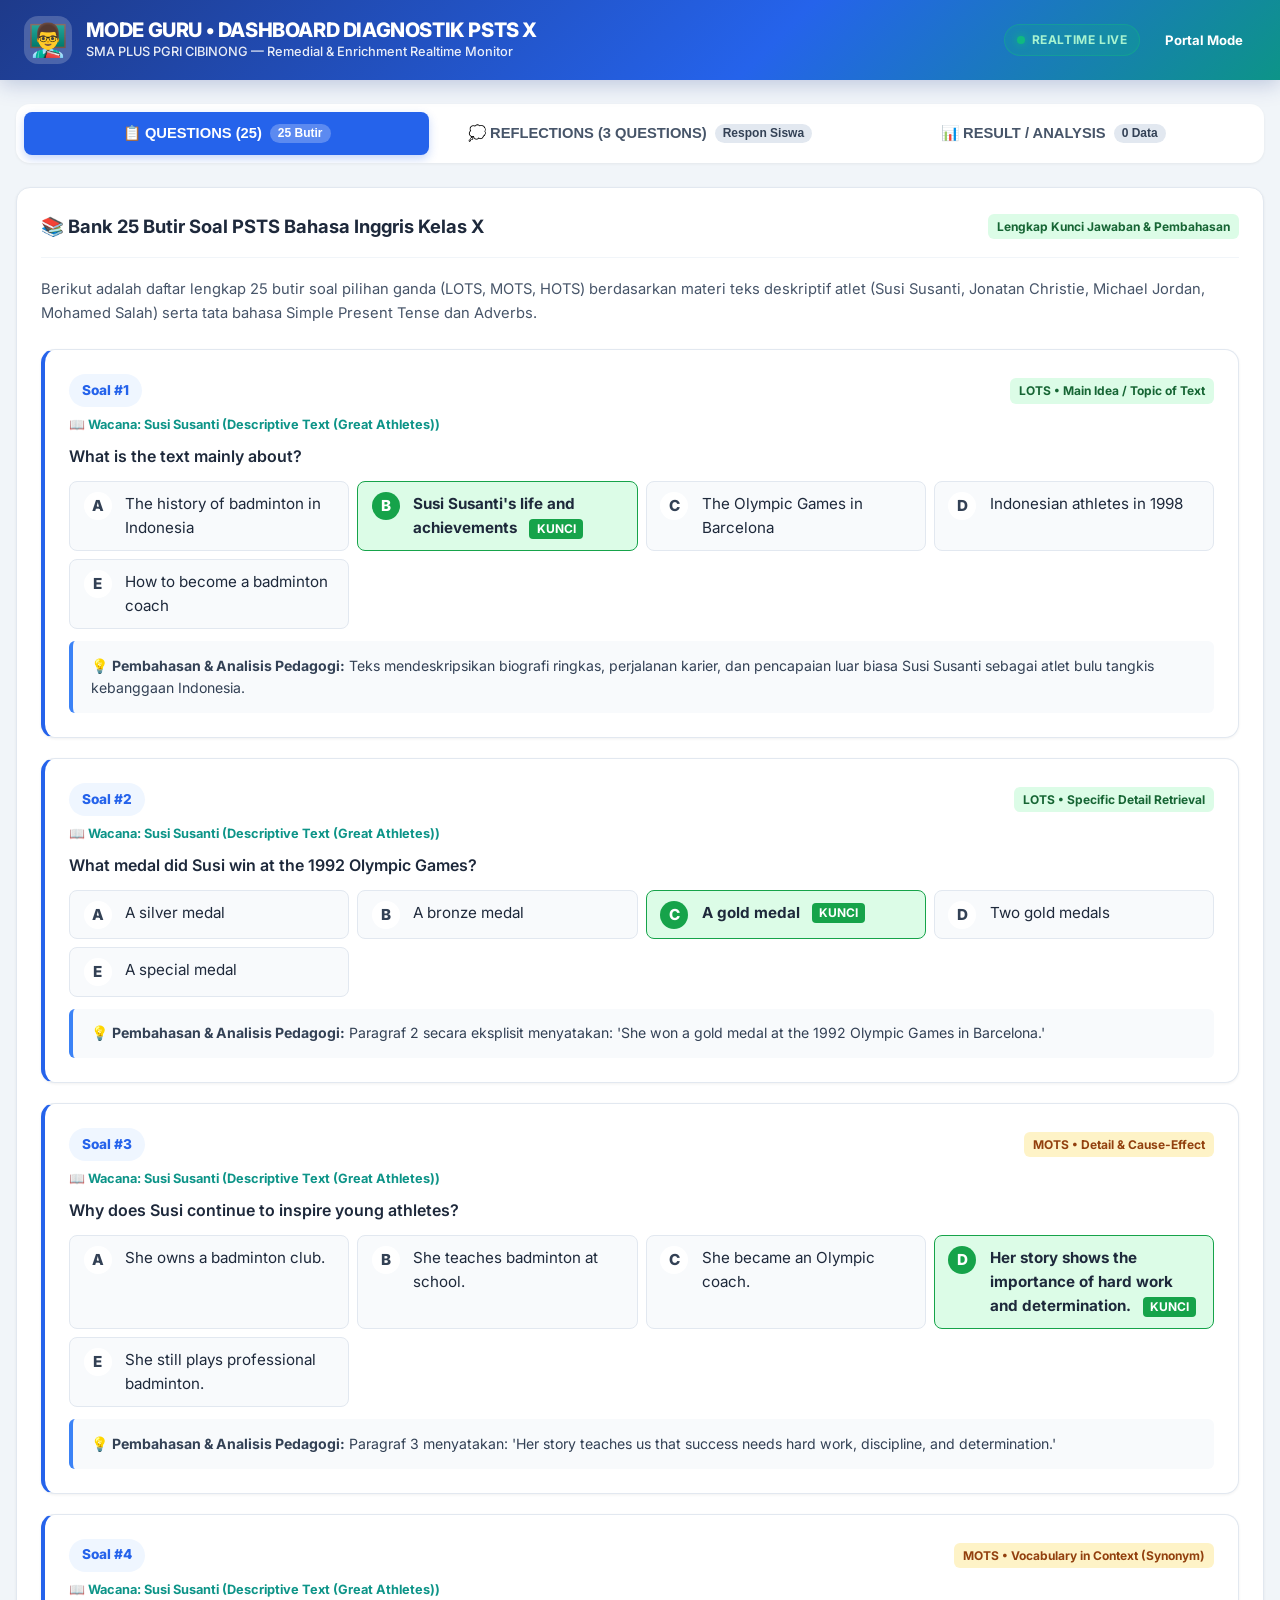
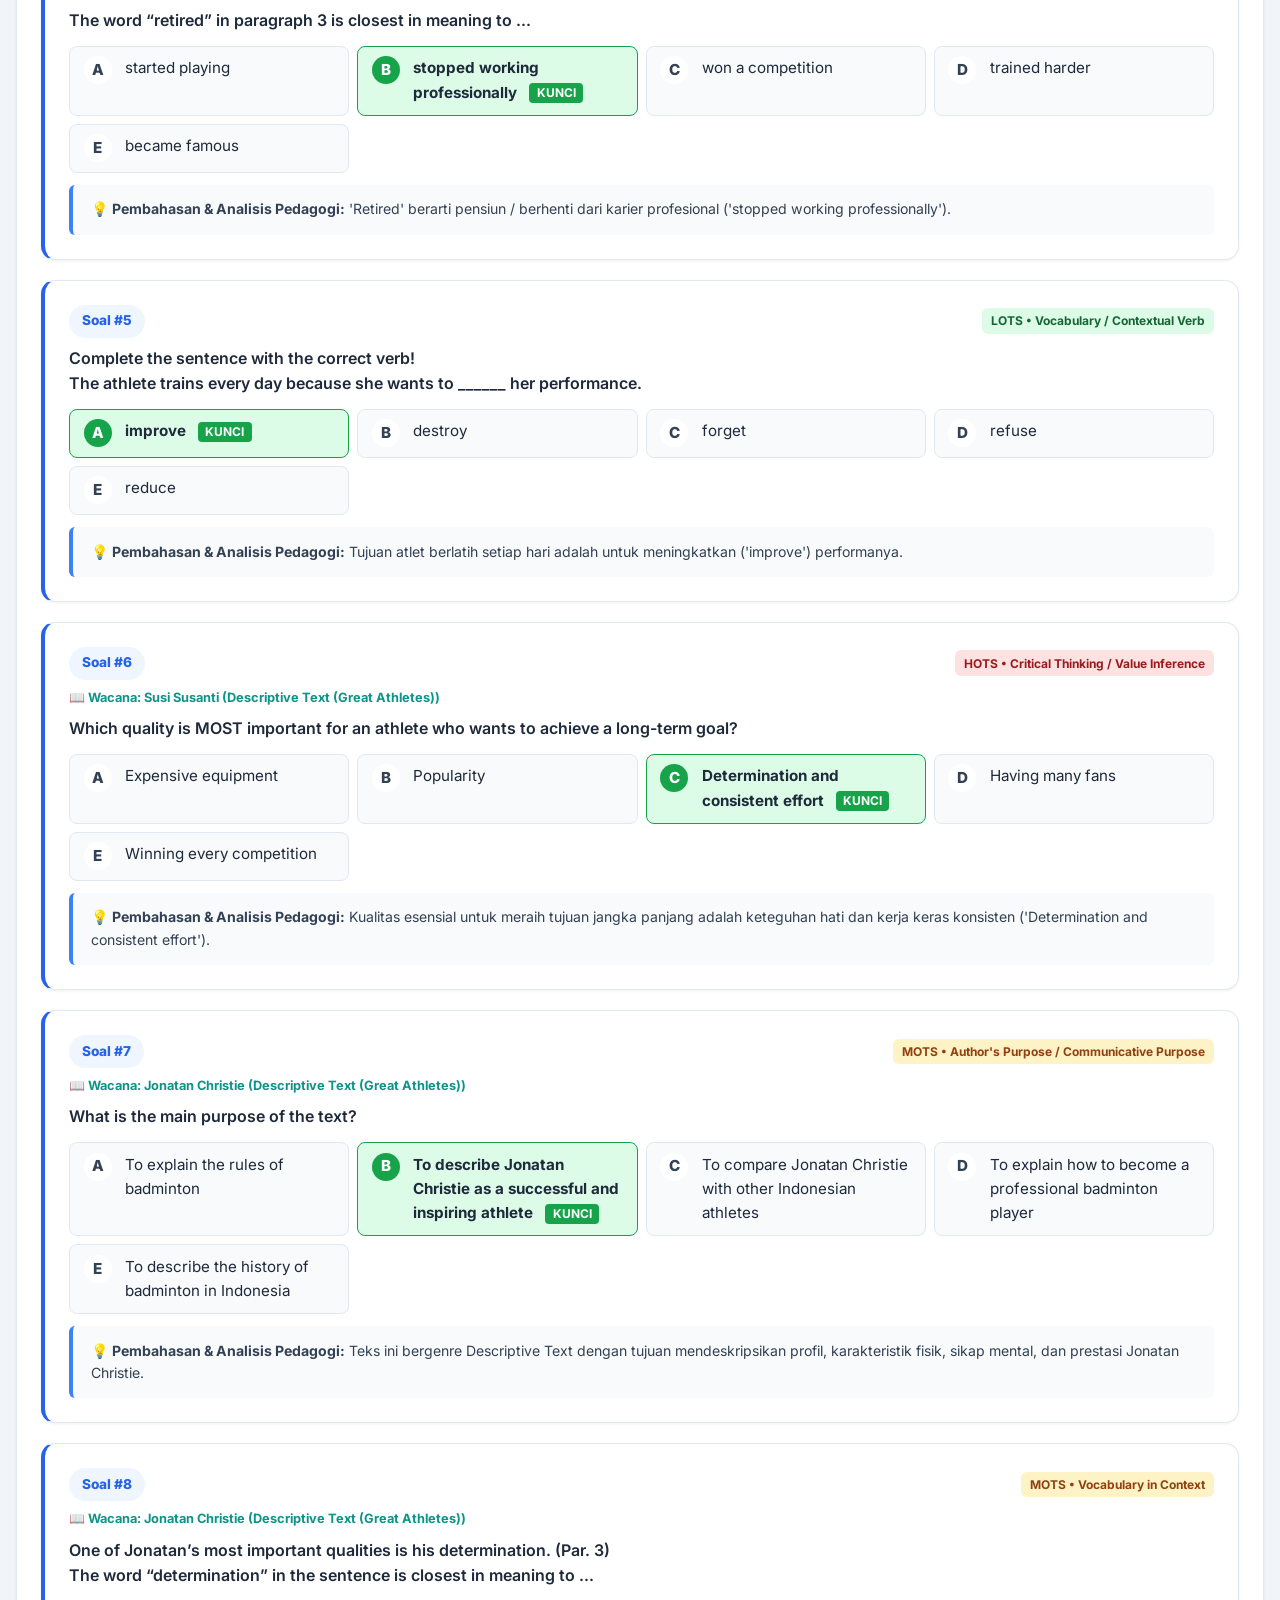
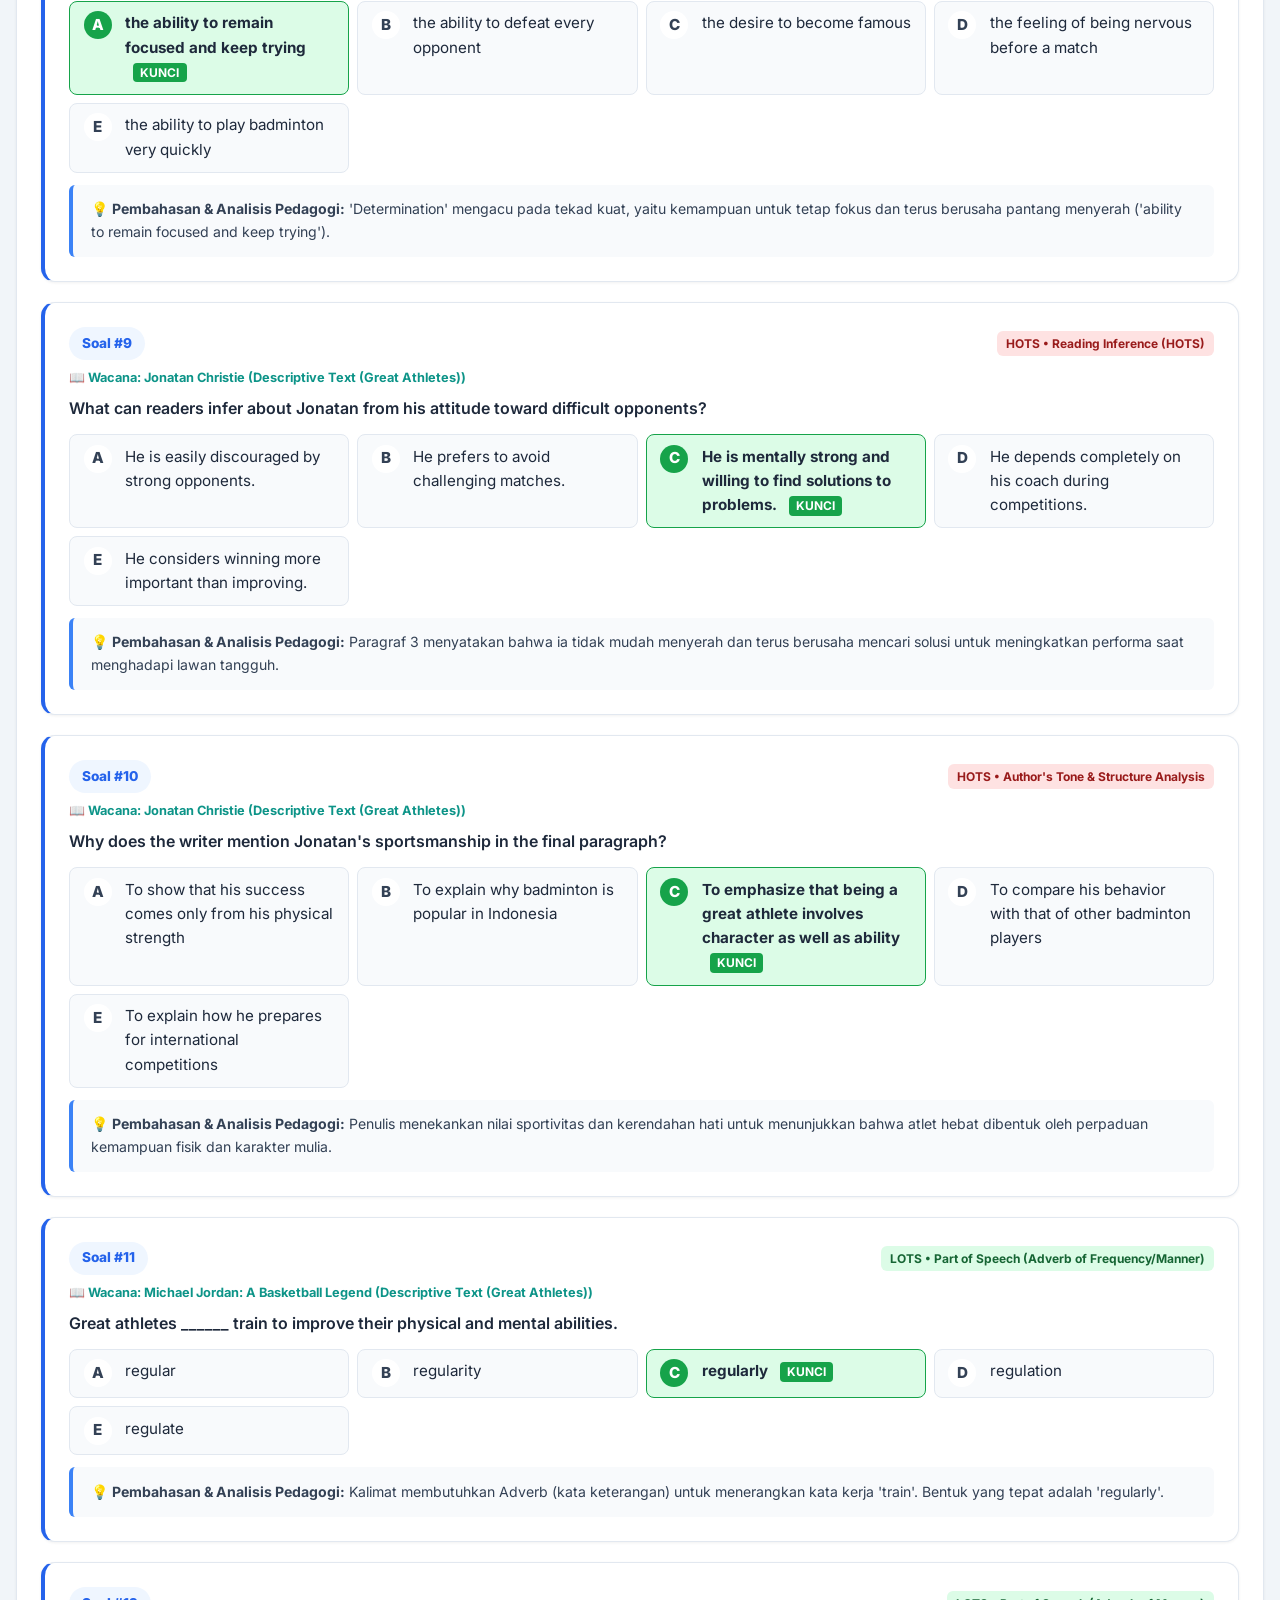
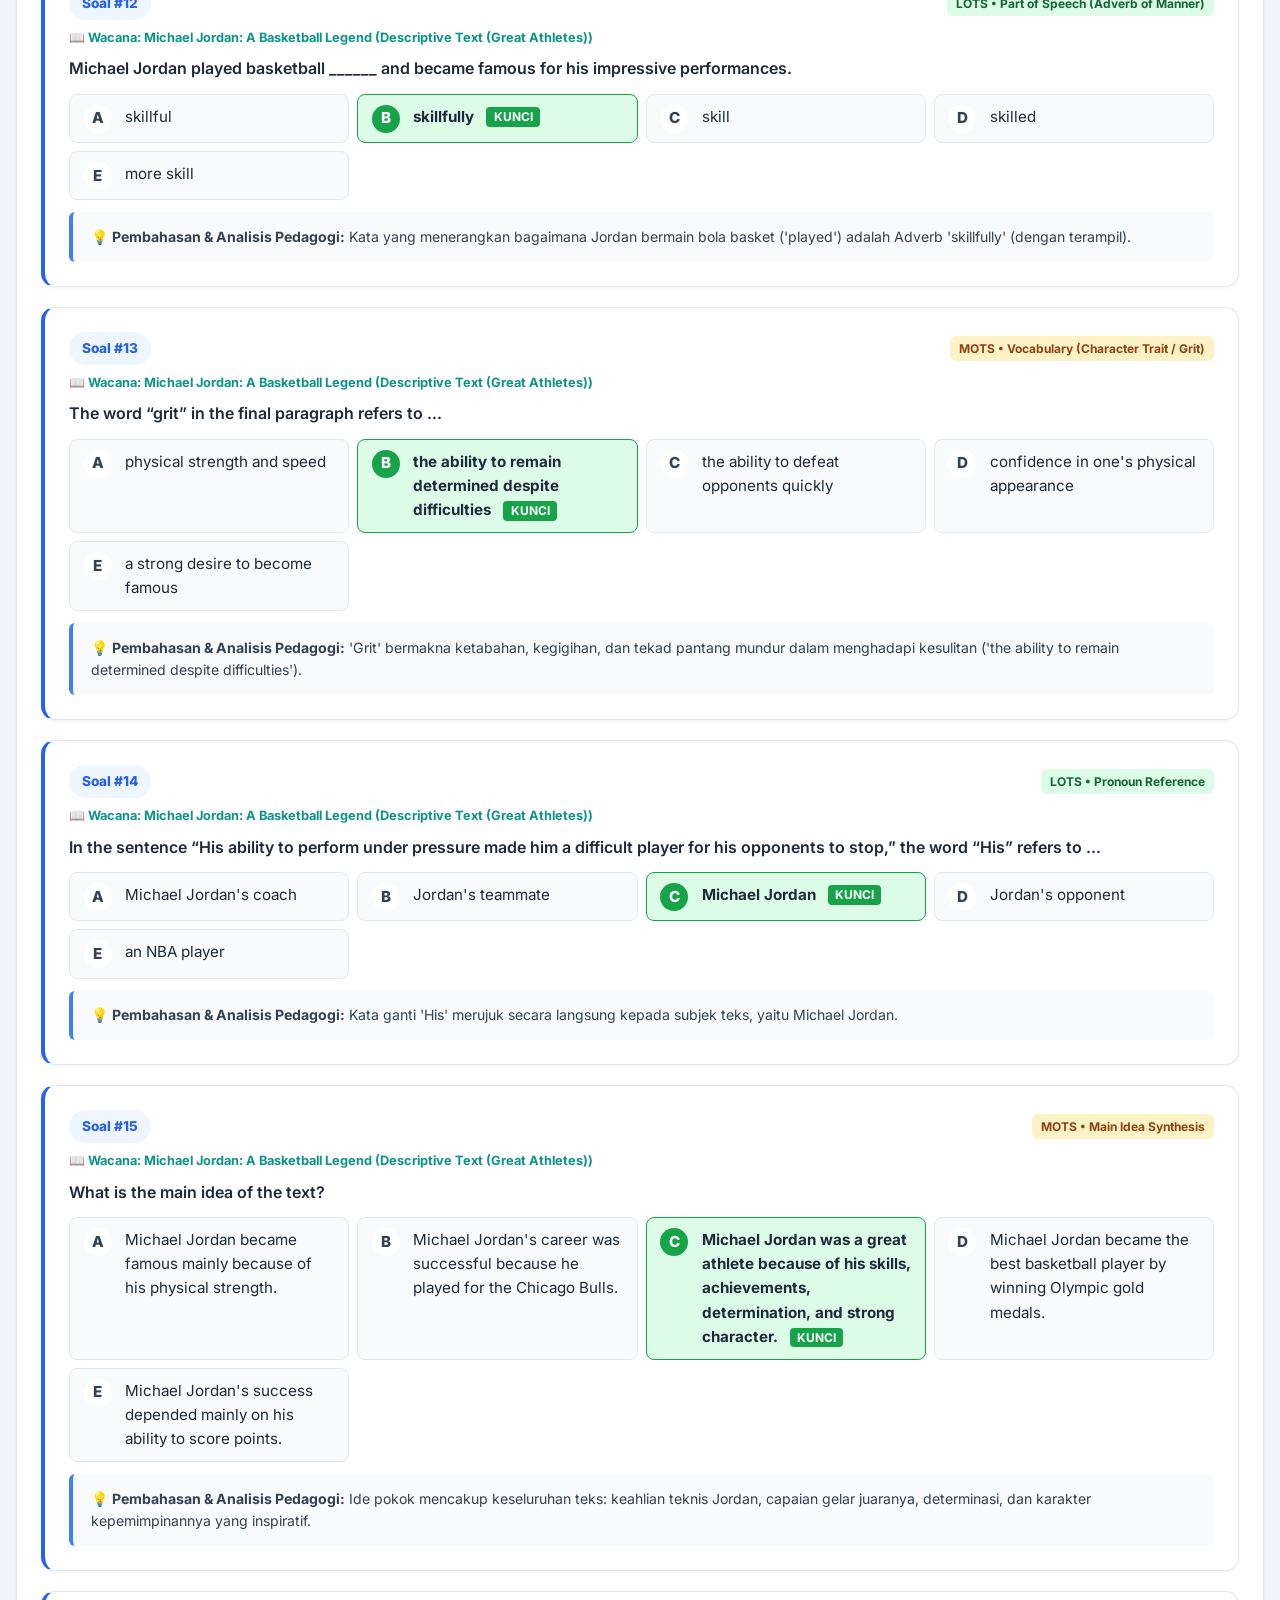
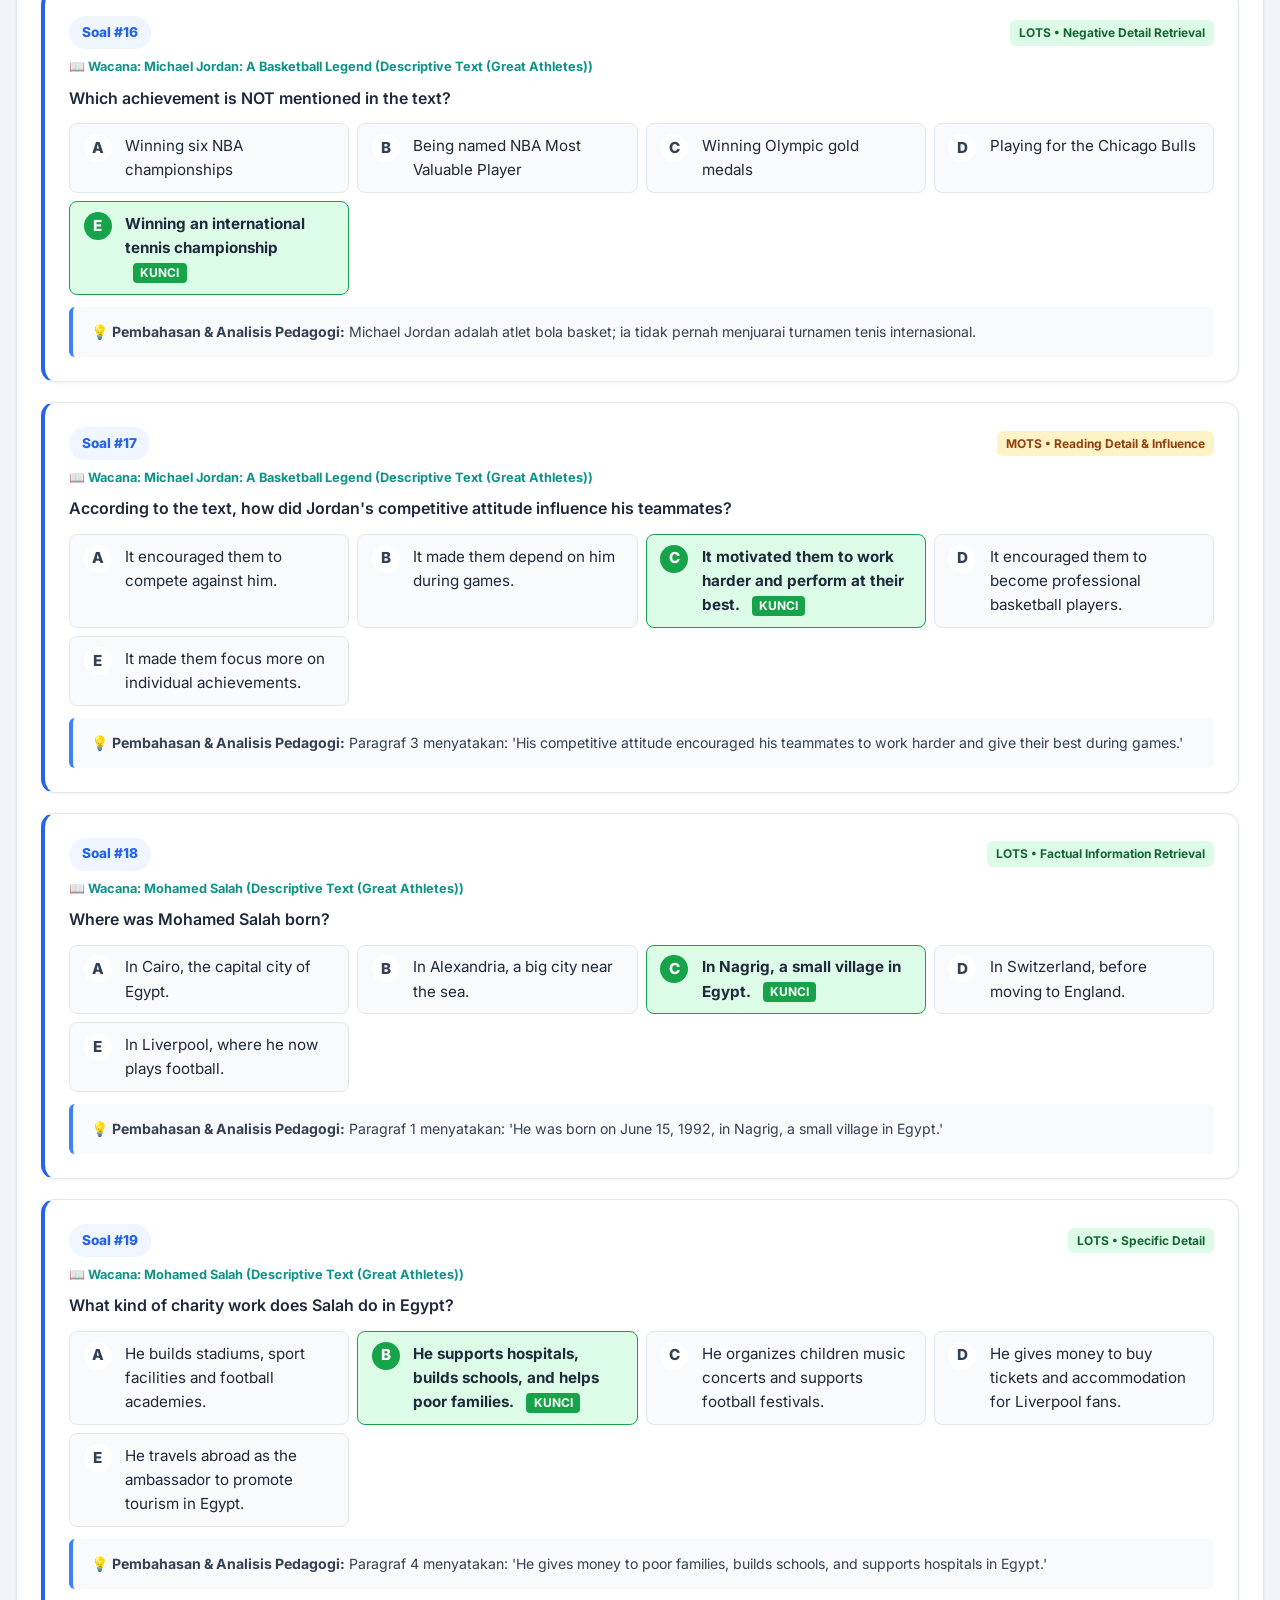
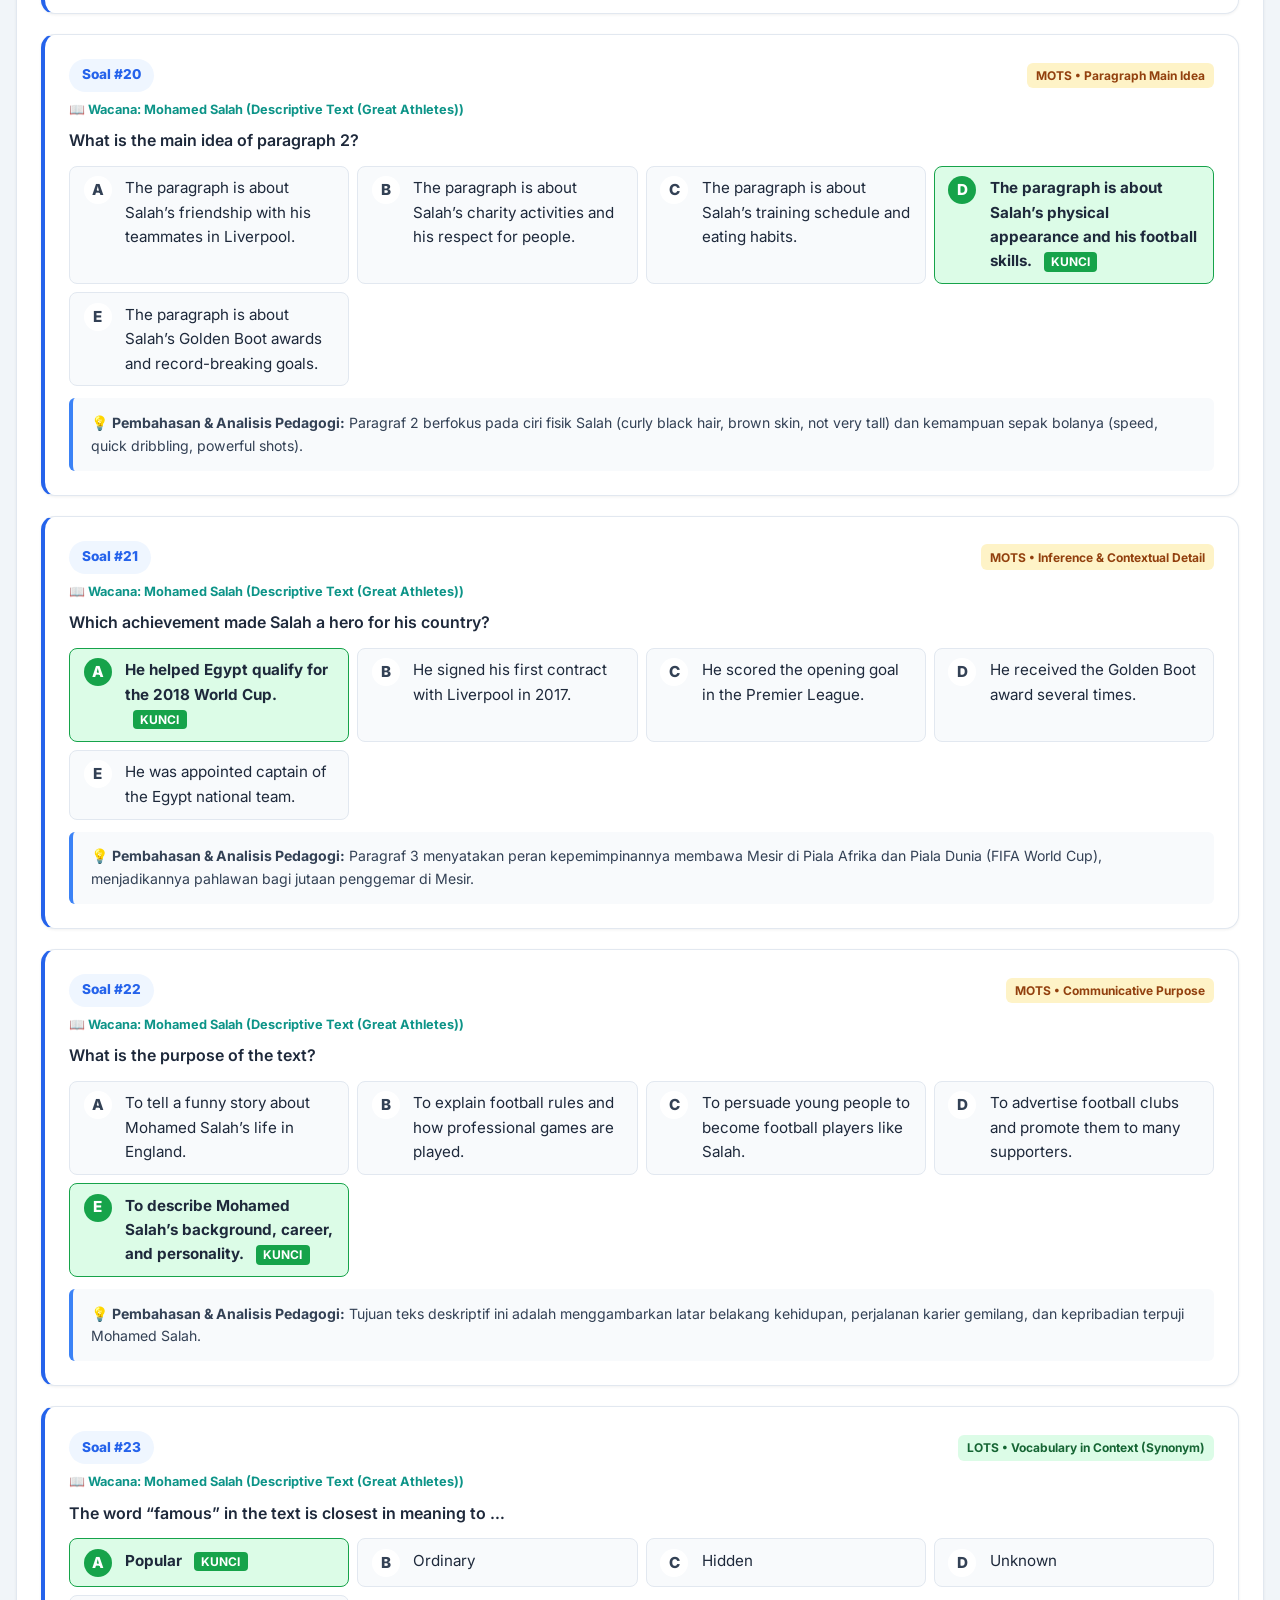
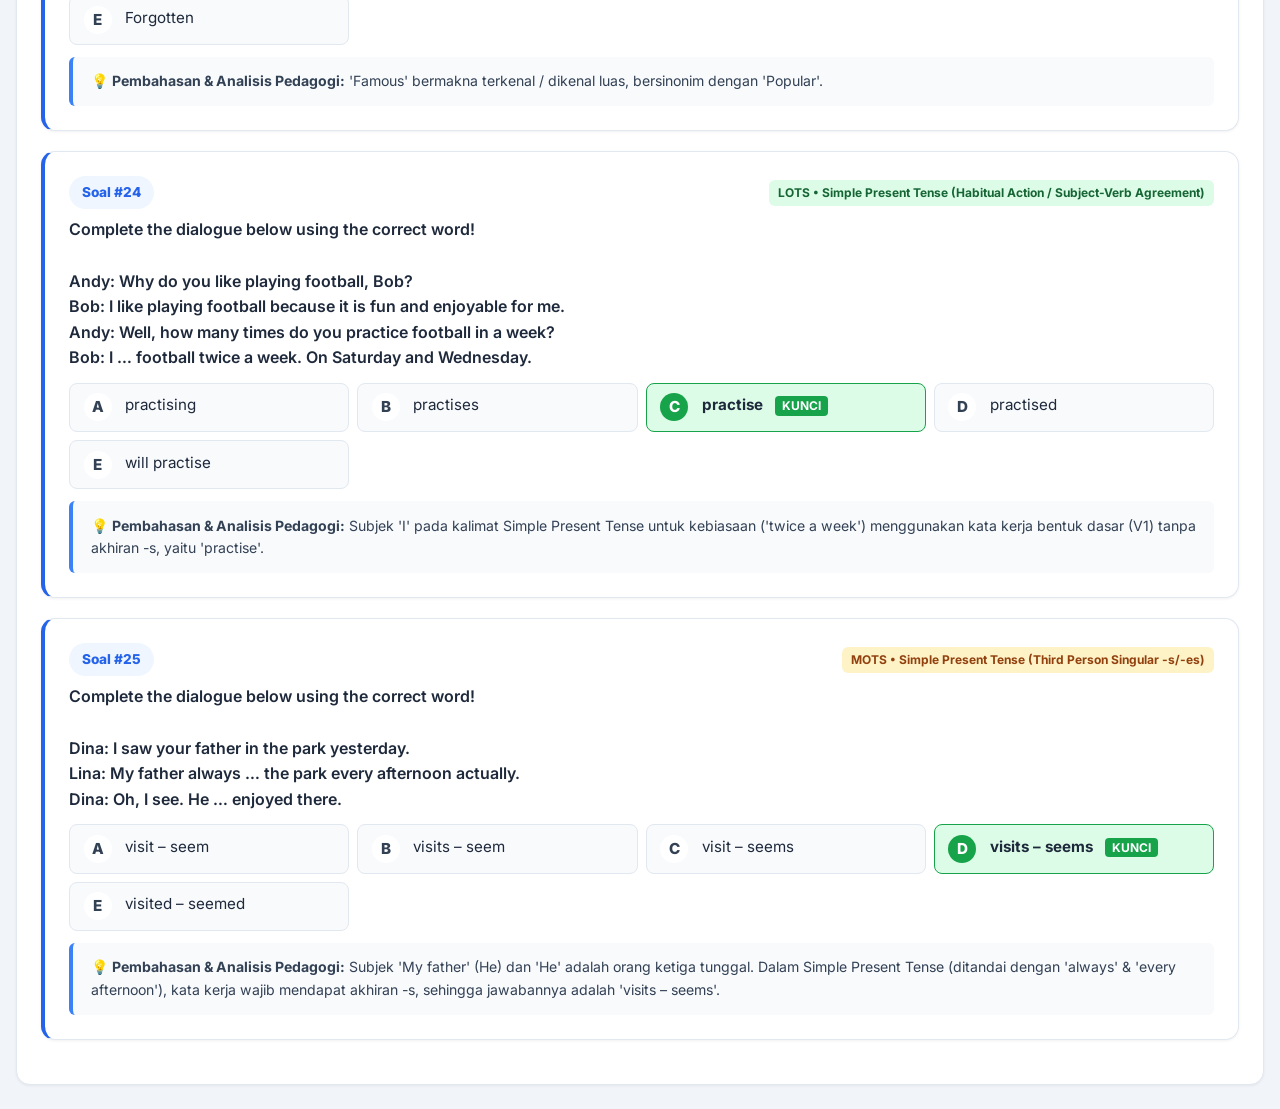
==== teacher.html @ 77ecf933 "Deploy teacher.html - PSTS X Remedial & Enrichment" ====
<!DOCTYPE html>
<html lang="id">
<head>
    <meta charset="UTF-8">
    <meta name="viewport" content="width=device-width, initial-scale=1.0">
    <title>MODE GURU - Remedial & Enrichment PSTS Bahasa Inggris Kelas X</title>
    <link rel="preconnect" href="https://fonts.googleapis.com">
    <link rel="preconnect" href="https://fonts.gstatic.com" crossorigin>
    <link href="https://fonts.googleapis.com/css2?family=Inter:wght@400;500;600;700;800&family=Merriweather:ital,wght@0,400;0,700;1,400&display=swap" rel="stylesheet">
    <link rel="stylesheet" href="style.css">
    <style>
        .filter-bar {
            display: flex;
            align-items: center;
            gap: 0.75rem;
            flex-wrap: wrap;
            margin-bottom: 1.25rem;
            background: var(--white);
            padding: 1rem;
            border-radius: var(--radius-md);
            border: 1px solid var(--slate-200);
        }
        .correct-opt {
            background: #dcfce7 !important;
            border-color: #16a34a !important;
            font-weight: 700;
        }
        .correct-opt-badge {
            background: #16a34a;
            color: #fff;
            padding: 0.15rem 0.45rem;
            border-radius: 4px;
            font-size: 0.75rem;
            margin-left: 0.5rem;
        }
        .explanation-box {
            background: #f8fafc;
            border-left: 4px solid #3b82f6;
            padding: 0.85rem 1.1rem;
            border-radius: 6px;
            font-size: 0.88rem;
            color: #334155;
            margin-top: 0.75rem;
        }
    </style>
</head>
<body>

    <!-- Header -->
    <header class="app-header">
        <div class="header-container">
            <div class="brand-section">
                <div class="brand-icon">👨‍🏫</div>
                <div class="brand-title">
                    <h1>MODE GURU • DASHBOARD DIAGNOSTIK PSTS X</h1>
                    <p>SMA PLUS PGRI CIBINONG — Remedial & Enrichment Realtime Monitor</p>
                </div>
            </div>

            <div class="header-controls">
                <div class="live-badge" title="Tersambung ke Cloud Realtime Database">
                    <span class="live-dot"></span>
                    <span id="live-status-text">REALTIME LIVE</span>
                </div>
                <a href="index.html" class="btn btn-outline" style="color: #fff; border-color: rgba(255,255,255,0.4); padding: 0.4rem 0.8rem; font-size: 0.82rem;">
                    Portal Mode
                </a>
            </div>
        </div>
    </header>

    <div class="main-wrapper">

        <!-- 3 MAIN TABS FOR TEACHER -->
        <div class="tab-nav">
            <button class="tab-btn active" id="tab-teacher-btn-q" onclick="switchTeacherTab('questions')">
                📋 QUESTIONS (25)
                <span class="tab-badge">25 Butir</span>
            </button>
            <button class="tab-btn" id="tab-teacher-btn-ref" onclick="switchTeacherTab('reflections')">
                💭 REFLECTIONS (3 QUESTIONS)
                <span class="tab-badge" id="teacher-ref-badge">Respon Siswa</span>
            </button>
            <button class="tab-btn" id="tab-teacher-btn-res" onclick="switchTeacherTab('results')">
                📊 RESULT / ANALYSIS
                <span class="tab-badge" id="teacher-sub-count-badge">0 Data</span>
            </button>
        </div>

        <!-- ==========================================
             TAB 1: QUESTIONS (25)
             ========================================== -->
        <section id="tab-teacher-questions" class="tab-content active">
            <div class="card">
                <div class="card-header">
                    <h2 class="card-title">📚 Bank 25 Butir Soal PSTS Bahasa Inggris Kelas X</h2>
                    <span class="badge-tag badge-easy">Lengkap Kunci Jawaban & Pembahasan</span>
                </div>
                <p style="color: var(--slate-600); margin-bottom: 1.5rem; font-size: 0.92rem;">
                    Berikut adalah daftar lengkap 25 butir soal pilihan ganda (LOTS, MOTS, HOTS) berdasarkan materi teks deskriptif atlet (Susi Susanti, Jonatan Christie, Michael Jordan, Mohamed Salah) serta tata bahasa Simple Present Tense dan Adverbs.
                </p>

                <div id="teacher-questions-list">
                    <!-- Dynamic rendering of 25 questions with keys and explanations -->
                </div>
            </div>
        </section>

        <!-- ==========================================
             TAB 2: REFLECTIONS (3 QUESTIONS)
             ========================================== -->
        <section id="tab-teacher-reflections" class="tab-content">
            <!-- Reflection Prompts Overview -->
            <div class="card">
                <div class="card-header">
                    <h2 class="card-title">💭 3 Pertanyaan Refleksi Siswa</h2>
                </div>
                <div style="display: grid; grid-template-columns: repeat(auto-fit, minmax(320px, 1fr)); gap: 1rem;">
                    <div class="reflection-box" style="margin-bottom:0;">
                        <div class="ref-title">Refleksi 1: Pemahaman Materi & Kosakata</div>
                        <div class="ref-q">Sejauh mana siswa memahami teks deskriptif atlet berprestasi serta kosakata dan tata bahasa (Simple Present & Adverb)?</div>
                    </div>
                    <div class="reflection-box" style="margin-bottom:0;">
                        <div class="ref-title">Refleksi 2: Kendala Belajar & Strategi HOTS</div>
                        <div class="ref-q">Bagian mana dari soal atau bacaan yang paling menantang (ide pokok, inferensi, sinonim, grammar) dan bagaimana solusinya?</div>
                    </div>
                    <div class="reflection-box" style="margin-bottom:0;">
                        <div class="ref-title">Refleksi 3: Inspirasi Karakter & Motivasi</div>
                        <div class="ref-q">Nilai karakter positif apa (disiplin, determinasi/grit, sportivitas, charity) yang paling menginspirasi siswa?</div>
                    </div>
                </div>
            </div>

            <!-- Student Reflection Answers Feed -->
            <div class="card">
                <div class="card-header">
                    <h2 class="card-title">📝 Rekap Respon Refleksi Siswa (Real-Time Feed)</h2>
                    <div style="display: flex; gap: 0.5rem; align-items: center;">
                        <select id="filter-ref-class" class="form-select" style="width: auto; padding: 0.4rem 0.8rem; font-size: 0.88rem;" onchange="renderReflectionsFeed()">
                            <option value="ALL">Semua Kelas (X INT 1-4 & X REGULER 1-7)</option>
                            <option value="X INT 1">X INT 1</option>
                            <option value="X INT 2">X INT 2</option>
                            <option value="X INT 3">X INT 3</option>
                            <option value="X INT 4">X INT 4</option>
                            <option value="X REGULER 1">X REGULER 1</option>
                            <option value="X REGULER 2">X REGULER 2</option>
                            <option value="X REGULER 3">X REGULER 3</option>
                            <option value="X REGULER 4">X REGULER 4</option>
                            <option value="X REGULER 5">X REGULER 5</option>
                            <option value="X REGULER 6">X REGULER 6</option>
                            <option value="X REGULER 7">X REGULER 7</option>
                        </select>
                    </div>
                </div>

                <div id="reflections-feed-container">
                    <!-- Reflection cards per student -->
                </div>
            </div>
        </section>

        <!-- ==========================================
             TAB 3: RESULT / ANALYSIS
             ========================================== -->
        <section id="tab-teacher-results" class="tab-content">

            <!-- Summary Stats -->
            <div class="stats-grid">
                <div class="stat-card">
                    <div class="stat-icon stat-blue">👥</div>
                    <div>
                        <div class="stat-val" id="stat-total-students">0</div>
                        <div class="stat-label">Total Siswa Masuk</div>
                    </div>
                </div>
                <div class="stat-card">
                    <div class="stat-icon stat-green">🎯</div>
                    <div>
                        <div class="stat-val" id="stat-class-avg">0</div>
                        <div class="stat-label">Rata-Rata Nilai</div>
                    </div>
                </div>
                <div class="stat-card">
                    <div class="stat-icon stat-purple">🏆</div>
                    <div>
                        <div class="stat-val" id="stat-highest-score">0</div>
                        <div class="stat-label">Nilai Tertinggi</div>
                    </div>
                </div>
                <div class="stat-card">
                    <div class="stat-icon stat-amber">📉</div>
                    <div>
                        <div class="stat-val" id="stat-lowest-score">0</div>
                        <div class="stat-label">Nilai Terendah</div>
                    </div>
                </div>
            </div>

            <!-- ANALISIS BUTIR SOAL (ITEM ANALYSIS MATRIX) -->
            <div class="card">
                <div class="card-header">
                    <div>
                        <h2 class="card-title">📊 Analisis Butir Soal (Item-by-Item Analysis 1–25)</h2>
                        <p style="font-size: 0.85rem; color: var(--slate-500); margin-top: 0.2rem;">
                            Monitoring persentase jawaban benar/salah siswa per nomor soal untuk menentukan materi remedial teaching.
                        </p>
                    </div>
                    <div style="display: flex; gap: 0.5rem; flex-wrap: wrap;">
                        <button class="btn btn-primary" style="padding: 0.5rem 1rem; font-size: 0.85rem;" onclick="exportItemAnalysisCSV()">
                            📥 Ekspor Analisis Butir Soal (CSV)
                        </button>
                    </div>
                </div>

                <div class="item-table-wrapper">
                    <table class="data-table" id="table-item-analysis">
                        <thead>
                            <tr>
                                <th style="width: 50px; text-align: center;">No</th>
                                <th>Indikator Kompetensi / Skill</th>
                                <th style="width: 90px; text-align: center;">Tingkat</th>
                                <th style="width: 70px; text-align: center;">Kunci</th>
                                <th style="width: 90px; text-align: center;">Benar (✓)</th>
                                <th style="width: 90px; text-align: center;">Salah (✗)</th>
                                <th style="width: 110px; text-align: center;">% Ketuntasan</th>
                                <th class="bar-cell">Distribusi Ketuntasan</th>
                                <th style="width: 100px; text-align: center;">Status Soal</th>
                            </tr>
                        </thead>
                        <tbody id="tbody-item-analysis">
                            <!-- Injected dynamically -->
                        </tbody>
                    </table>
                </div>
            </div>

            <!-- DAFTAR NILAI & ROSTER SISWA -->
            <div class="card">
                <div class="card-header">
                    <h2 class="card-title">📋 Rekapitulasi Nilai Siswa (Student Roster)</h2>
                    <div style="display: flex; gap: 0.5rem; flex-wrap: wrap;">
                        <button class="btn btn-success" style="padding: 0.5rem 1rem; font-size: 0.85rem;" onclick="exportScoresCSV()">
                            📥 Ekspor Rekap Nilai (CSV)
                        </button>
                        <button class="btn btn-outline" style="padding: 0.5rem 0.85rem; font-size: 0.85rem;" onclick="refreshDashboardData()">
                            🔄 Refresh Data
                        </button>
                    </div>
                </div>

                <!-- Filter & Search Bar -->
                <div class="filter-bar">
                    <div style="flex: 1; min-width: 220px;">
                        <label class="form-label" style="font-size: 0.8rem; margin-bottom: 0.2rem;">Filter Kelas:</label>
                        <select id="filter-class" class="form-select" style="padding: 0.45rem 0.75rem;" onchange="applyFilters()">
                            <option value="ALL">Semua Kelas (11 Kelas)</option>
                            <option value="X INT 1">X INT 1</option>
                            <option value="X INT 2">X INT 2</option>
                            <option value="X INT 3">X INT 3</option>
                            <option value="X INT 4">X INT 4</option>
                            <option value="X REGULER 1">X REGULER 1</option>
                            <option value="X REGULER 2">X REGULER 2</option>
                            <option value="X REGULER 3">X REGULER 3</option>
                            <option value="X REGULER 4">X REGULER 4</option>
                            <option value="X REGULER 5">X REGULER 5</option>
                            <option value="X REGULER 6">X REGULER 6</option>
                            <option value="X REGULER 7">X REGULER 7</option>
                        </select>
                    </div>

                    <div style="flex: 1.5; min-width: 240px;">
                        <label class="form-label" style="font-size: 0.8rem; margin-bottom: 0.2rem;">Cari Nama Siswa:</label>
                        <input type="text" id="search-student" class="form-control" style="padding: 0.45rem 0.75rem;" placeholder="Ketik nama siswa..." oninput="applyFilters()">
                    </div>
                </div>

                <!-- Student Table -->
                <div class="item-table-wrapper">
                    <table class="data-table">
                        <thead>
                            <tr>
                                <th style="width: 50px; text-align: center;">No</th>
                                <th>Nama Lengkap Siswa</th>
                                <th style="width: 120px;">Kelas</th>
                                <th style="width: 90px; text-align: center;">Nilai</th>
                                <th style="width: 110px; text-align: center;">Benar / Total</th>
                                <th style="width: 100px; text-align: center;">Waktu</th>
                                <th style="width: 140px; text-align: center;">Aksi Diagnosa</th>
                            </tr>
                        </thead>
                        <tbody id="tbody-student-roster">
                            <!-- Injected dynamically -->
                        </tbody>
                    </table>
                </div>
            </div>

        </section>

    </div>

    <!-- MODAL DETAIL DIAGNOSA SISWA -->
    <div id="modal-diagnostics" class="modal-backdrop">
        <div class="modal-content">
            <button class="modal-close" onclick="closeDiagnosticModal()">&times;</button>
            <h2 style="font-size: 1.3rem; font-weight: 800; color: var(--slate-800); margin-bottom: 0.25rem;" id="diag-student-name">
                Nama Siswa
            </h2>
            <p style="font-size: 0.88rem; color: var(--slate-500); margin-bottom: 1.25rem;">
                Kelas: <strong id="diag-student-class">-</strong> • Nilai Akhir: <strong id="diag-student-score" style="color: var(--primary);">-</strong>
            </p>

            <h3 style="font-size: 1rem; font-weight: 700; color: var(--slate-800); margin-bottom: 0.75rem;">
                🔍 Rincian Jawaban Butir Soal (1–25)
            </h3>
            <div class="item-table-wrapper" style="margin-bottom: 1.5rem; max-height: 280px;">
                <table class="data-table" style="font-size: 0.85rem;">
                    <thead>
                        <tr>
                            <th style="width: 50px; text-align: center;">No</th>
                            <th>Indikator</th>
                            <th style="width: 80px; text-align: center;">Jawaban Siswa</th>
                            <th style="width: 80px; text-align: center;">Kunci Benar</th>
                            <th style="width: 80px; text-align: center;">Status</th>
                        </tr>
                    </thead>
                    <tbody id="diag-item-tbody">
                        <!-- Dynamic items -->
                    </tbody>
                </table>
            </div>

            <h3 style="font-size: 1rem; font-weight: 700; color: var(--slate-800); margin-bottom: 0.75rem;">
                💭 Respon Refleksi Siswa
            </h3>
            <div id="diag-reflections-container">
                <!-- Injected dynamic reflections -->
            </div>
        </div>
    </div>

    <!-- SCRIPTS -->
    <script src="data.js"></script>
    <script src="sync.js"></script>
    <script>
        let allSubmissions = [];
        let filteredSubmissions = [];

        // Tab Switching
        function switchTeacherTab(tab) {
            document.querySelectorAll('.tab-btn').forEach(b => b.classList.remove('active'));
            document.querySelectorAll('.tab-content').forEach(c => c.classList.remove('active'));

            if (tab === 'questions') {
                document.getElementById('tab-teacher-btn-q').classList.add('active');
                document.getElementById('tab-teacher-questions').classList.add('active');
            } else if (tab === 'reflections') {
                document.getElementById('tab-teacher-btn-ref').classList.add('active');
                document.getElementById('tab-teacher-reflections').classList.add('active');
                renderReflectionsFeed();
            } else if (tab === 'results') {
                document.getElementById('tab-teacher-btn-res').classList.add('active');
                document.getElementById('tab-teacher-results').classList.add('active');
                renderResultsAnalysis();
            }
        }

        // Initialize and load data
        window.addEventListener('DOMContentLoaded', async () => {
            renderTeacherQuestions();
            await refreshDashboardData();

            // Realtime Sync Listener (BroadcastChannel & SSE)
            syncEngine.onNewData((newSub) => {
                refreshDashboardData();
            });

            syncEngine.subscribeCloudRealtime((updatedList) => {
                allSubmissions = updatedList;
                applyFilters();
            });

            // Polling backup every 10 seconds for real-time cloud refresh
            setInterval(() => {
                refreshDashboardData(true);
            }, 10000);
        });

        async function refreshDashboardData(silent = false) {
            if (!silent) {
                document.getElementById('live-status-text').innerText = "SYNCING...";
            }
            allSubmissions = await syncEngine.getAllSubmissions();
            document.getElementById('live-status-text').innerText = "REALTIME LIVE";
            document.getElementById('teacher-sub-count-badge').innerText = `${allSubmissions.length} Data`;
            applyFilters();
        }

        function applyFilters() {
            const classFilter = document.getElementById('filter-class') ? document.getElementById('filter-class').value : 'ALL';
            const searchKeyword = document.getElementById('search-student') ? document.getElementById('search-student').value.toLowerCase().trim() : '';

            filteredSubmissions = allSubmissions.filter(sub => {
                const matchClass = classFilter === 'ALL' || sub.studentClass === classFilter;
                const matchSearch = !searchKeyword || sub.name.toLowerCase().includes(searchKeyword);
                return matchClass && matchSearch;
            });

            renderResultsAnalysis();
            renderReflectionsFeed();
        }

        // Render Tab 1: Questions (25)
        function renderTeacherQuestions() {
            const container = document.getElementById('teacher-questions-list');
            container.innerHTML = '';

            QUESTIONS_DATA.forEach(q => {
                const card = document.createElement('div');
                card.className = 'card';
                card.style.marginBottom = '1.25rem';
                card.style.borderLeft = '4px solid var(--primary)';

                let passageInfo = '';
                if (q.passageId && PASSAGES[q.passageId]) {
                    passageInfo = `<div style="font-size:0.8rem; font-weight:700; color:var(--secondary); margin-bottom:0.5rem;">📖 Wacana: ${PASSAGES[q.passageId].title} (${PASSAGES[q.passageId].category})</div>`;
                }

                let optionsHtml = '<div style="display:grid; grid-template-columns: repeat(auto-fit, minmax(280px, 1fr)); gap:0.5rem; margin: 0.75rem 0;">';
                ['A', 'B', 'C', 'D', 'E'].forEach(opt => {
                    if (q.options[opt]) {
                        const isCorrect = opt === q.correctAnswer;
                        optionsHtml += `
                            <div class="option-item ${isCorrect ? 'correct-opt' : ''}" style="cursor:default; padding: 0.6rem 0.85rem;">
                                <span class="option-key" style="${isCorrect ? 'background: #16a34a; border-color: #16a34a; color: #fff;' : ''}">${opt}</span>
                                <span class="option-label">${q.options[opt]} ${isCorrect ? '<span class="correct-opt-badge">KUNCI</span>' : ''}</span>
                            </div>
                        `;
                    }
                });
                optionsHtml += '</div>';

                card.innerHTML = `
                    <div style="display: flex; justify-content: space-between; align-items: center; margin-bottom: 0.5rem;">
                        <span class="q-badge">Soal #${q.id}</span>
                        <span class="badge-tag ${q.level === 'HOTS' ? 'badge-hard' : q.level === 'MOTS' ? 'badge-medium' : 'badge-easy'}">${q.level} • ${q.skill}</span>
                    </div>
                    ${passageInfo}
                    <div style="font-weight: 600; font-size: 1rem; color: var(--slate-800); white-space: pre-line;">${q.question}</div>
                    ${optionsHtml}
                    <div class="explanation-box">
                        <strong>💡 Pembahasan & Analisis Pedagogi:</strong> ${q.explanation}
                    </div>
                `;

                container.appendChild(card);
            });
        }

        // Render Tab 2: Reflections Feed
        function renderReflectionsFeed() {
            const container = document.getElementById('reflections-feed-container');
            const refClassFilter = document.getElementById('filter-ref-class') ? document.getElementById('filter-ref-class').value : 'ALL';
            
            const list = allSubmissions.filter(sub => refClassFilter === 'ALL' || sub.studentClass === refClassFilter);
            
            if (list.length === 0) {
                container.innerHTML = `<div style="text-align:center; padding: 2rem; color: var(--slate-400);">Belum ada respon refleksi dari siswa untuk kelas yang dipilih.</div>`;
                return;
            }

            container.innerHTML = '';
            list.forEach(sub => {
                const card = document.createElement('div');
                card.className = 'card';
                card.style.marginBottom = '1.25rem';
                card.style.background = 'var(--slate-50)';

                const r1 = sub.reflections && sub.reflections.ref1 ? sub.reflections.ref1 : '<em>(Tidak diisi)</em>';
                const r2 = sub.reflections && sub.reflections.ref2 ? sub.reflections.ref2 : '<em>(Tidak diisi)</em>';
                const r3 = sub.reflections && sub.reflections.ref3 ? sub.reflections.ref3 : '<em>(Tidak diisi)</em>';

                card.innerHTML = `
                    <div style="display:flex; justify-content:space-between; align-items:center; border-bottom:1px solid var(--slate-200); padding-bottom:0.5rem; margin-bottom:0.75rem;">
                        <div>
                            <strong style="color:var(--slate-800); font-size:1.05rem;">${sub.name}</strong>
                            <span class="badge-tag badge-easy" style="margin-left:0.5rem;">${sub.studentClass}</span>
                        </div>
                        <span style="font-size:0.78rem; color:var(--slate-500);">${new Date(sub.timestamp).toLocaleString('id-ID')}</span>
                    </div>

                    <div style="display:grid; grid-template-columns: repeat(auto-fit, minmax(280px, 1fr)); gap:1rem;">
                        <div style="background:#fff; padding:0.85rem; border-radius:8px; border:1px solid var(--slate-200);">
                            <div style="font-size:0.78rem; font-weight:700; color:var(--primary); margin-bottom:0.35rem;">1. PEMAHAMAN MATERI</div>
                            <div style="font-size:0.88rem; color:var(--slate-700);">${r1}</div>
                        </div>
                        <div style="background:#fff; padding:0.85rem; border-radius:8px; border:1px solid var(--slate-200);">
                            <div style="font-size:0.78rem; font-weight:700; color:var(--accent); margin-bottom:0.35rem;">2. KENDALA & STRATEGI HOTS</div>
                            <div style="font-size:0.88rem; color:var(--slate-700);">${r2}</div>
                        </div>
                        <div style="background:#fff; padding:0.85rem; border-radius:8px; border:1px solid var(--slate-200);">
                            <div style="font-size:0.78rem; font-weight:700; color:var(--secondary); margin-bottom:0.35rem;">3. INSPIRASI NILAI KARAKTER</div>
                            <div style="font-size:0.88rem; color:var(--slate-700);">${r3}</div>
                        </div>
                    </div>
                `;
                container.appendChild(card);
            });
        }

        // Render Tab 3: Results & Item Analysis
        function renderResultsAnalysis() {
            // Stats Calculations
            const count = filteredSubmissions.length;
            document.getElementById('stat-total-students').innerText = count;

            if (count === 0) {
                document.getElementById('stat-class-avg').innerText = "0";
                document.getElementById('stat-highest-score').innerText = "0";
                document.getElementById('stat-lowest-score').innerText = "0";
                document.getElementById('tbody-item-analysis').innerHTML = `<tr><td colspan="9" style="text-align:center; padding: 2rem; color: var(--slate-400);">Belum ada data siswa yang masuk.</td></tr>`;
                document.getElementById('tbody-student-roster').innerHTML = `<tr><td colspan="7" style="text-align:center; padding: 2rem; color: var(--slate-400);">Belum ada data nilai.</td></tr>`;
                return;
            }

            const scores = filteredSubmissions.map(s => s.score);
            const sum = scores.reduce((a, b) => a + b, 0);
            const avg = Math.round(sum / count);
            const highest = Math.max(...scores);
            const lowest = Math.min(...scores);

            document.getElementById('stat-class-avg').innerText = avg;
            document.getElementById('stat-highest-score').innerText = highest;
            document.getElementById('stat-lowest-score').innerText = lowest;

            // Render Item Analysis Table
            renderItemAnalysisTable();

            // Render Student Roster Table
            renderStudentRosterTable();
        }

        function renderItemAnalysisTable() {
            const tbody = document.getElementById('tbody-item-analysis');
            tbody.innerHTML = '';
            const totalStudents = filteredSubmissions.length;

            QUESTIONS_DATA.forEach(q => {
                let correctCount = 0;
                let wrongCount = 0;

                filteredSubmissions.forEach(sub => {
                    const studentAns = sub.answers ? sub.answers[q.id] : null;
                    if (studentAns === q.correctAnswer) {
                        correctCount++;
                    } else {
                        wrongCount++;
                    }
                });

                const pctCorrect = totalStudents > 0 ? Math.round((correctCount / totalStudents) * 100) : 0;
                let difficultyBadge = '<span class="badge-tag badge-easy">Mudah</span>';
                if (pctCorrect < 50) {
                    difficultyBadge = '<span class="badge-tag badge-hard">Sukar</span>';
                } else if (pctCorrect < 75) {
                    difficultyBadge = '<span class="badge-tag badge-medium">Sedang</span>';
                }

                const tr = document.createElement('tr');
                tr.innerHTML = `
                    <td style="text-align:center; font-weight:800;">${q.id}</td>
                    <td><strong>${q.skill}</strong></td>
                    <td style="text-align:center;"><span class="badge-tag ${q.level === 'HOTS' ? 'badge-hard' : q.level === 'MOTS' ? 'badge-medium' : 'badge-easy'}">${q.level}</span></td>
                    <td style="text-align:center;"><span class="badge-tag badge-correct">${q.correctAnswer}</span></td>
                    <td style="text-align:center; font-weight:700; color:#059669;">${correctCount}</td>
                    <td style="text-align:center; font-weight:700; color:#dc2626;">${wrongCount}</td>
                    <td style="text-align:center; font-weight:800;">${pctCorrect}%</td>
                    <td class="bar-cell">
                        <div class="progress-track">
                            <div class="progress-fill" style="width: ${pctCorrect}%; background: ${pctCorrect < 50 ? '#ef4444' : pctCorrect < 75 ? '#f59e0b' : '#10b981'};"></div>
                        </div>
                    </td>
                    <td style="text-align:center;">${difficultyBadge}</td>
                `;
                tbody.appendChild(tr);
            });
        }

        function renderStudentRosterTable() {
            const tbody = document.getElementById('tbody-student-roster');
            tbody.innerHTML = '';

            filteredSubmissions.forEach((sub, idx) => {
                const tr = document.createElement('tr');
                const scoreColor = sub.score >= 75 ? '#166534' : '#991b1b';
                const scoreBg = sub.score >= 75 ? '#dcfce7' : '#fee2e2';

                tr.innerHTML = `
                    <td style="text-align:center; font-weight:700;">${idx + 1}</td>
                    <td style="font-weight:700; color:var(--slate-800);">${sub.name}</td>
                    <td><span class="badge-tag badge-easy">${sub.studentClass}</span></td>
                    <td style="text-align:center;">
                        <span class="badge-tag" style="background:${scoreBg}; color:${scoreColor}; font-size:0.95rem; font-weight:800;">
                            ${sub.score}
                        </span>
                    </td>
                    <td style="text-align:center; font-weight:700;">${sub.correctCount} / 25</td>
                    <td style="text-align:center; font-size:0.82rem; color:var(--slate-600);">${sub.timeSpent || '-'}</td>
                    <td style="text-align:center;">
                        <button class="btn btn-outline" style="padding:0.35rem 0.75rem; font-size:0.8rem;" onclick="openDiagnosticModal('${sub.id}')">
                            🔍 Diagnosa
                        </button>
                    </td>
                `;
                tbody.appendChild(tr);
            });
        }

        // Diagnostic Modal
        function openDiagnosticModal(subId) {
            const sub = allSubmissions.find(s => s.id === subId);
            if (!sub) return;

            document.getElementById('diag-student-name').innerText = sub.name;
            document.getElementById('diag-student-class').innerText = sub.studentClass;
            document.getElementById('diag-student-score').innerText = `${sub.score} (${sub.correctCount}/25 Benar)`;

            const itemTbody = document.getElementById('diag-item-tbody');
            itemTbody.innerHTML = '';

            QUESTIONS_DATA.forEach(q => {
                const studentAns = sub.answers ? (sub.answers[q.id] || '-') : '-';
                const isCorrect = studentAns === q.correctAnswer;

                const tr = document.createElement('tr');
                tr.innerHTML = `
                    <td style="text-align:center; font-weight:700;">#${q.id}</td>
                    <td>${q.skill}</td>
                    <td style="text-align:center; font-weight:700;">${studentAns}</td>
                    <td style="text-align:center; font-weight:700; color:var(--primary);">${q.correctAnswer}</td>
                    <td style="text-align:center;">
                        <span class="badge-tag ${isCorrect ? 'badge-correct' : 'badge-wrong'}">
                            ${isCorrect ? 'BENAR ✓' : 'SALAH ✗'}
                        </span>
                    </td>
                `;
                itemTbody.appendChild(tr);
            });

            // Diagnostic Reflections
            const refContainer = document.getElementById('diag-reflections-container');
            const r1 = sub.reflections && sub.reflections.ref1 ? sub.reflections.ref1 : '<em>(Tidak ada respon)</em>';
            const r2 = sub.reflections && sub.reflections.ref2 ? sub.reflections.ref2 : '<em>(Tidak ada respon)</em>';
            const r3 = sub.reflections && sub.reflections.ref3 ? sub.reflections.ref3 : '<em>(Tidak ada respon)</em>';

            refContainer.innerHTML = `
                <div style="background:var(--slate-50); border-radius:8px; padding:0.85rem; margin-bottom:0.6rem; border:1px solid var(--slate-200);">
                    <div style="font-weight:700; font-size:0.82rem; color:var(--primary);">1. Pemahaman Materi & Kosakata:</div>
                    <div style="font-size:0.88rem; color:var(--slate-700); margin-top:0.25rem;">${r1}</div>
                </div>
                <div style="background:var(--slate-50); border-radius:8px; padding:0.85rem; margin-bottom:0.6rem; border:1px solid var(--slate-200);">
                    <div style="font-weight:700; font-size:0.82rem; color:var(--accent);">2. Kendala Belajar & Strategi HOTS:</div>
                    <div style="font-size:0.88rem; color:var(--slate-700); margin-top:0.25rem;">${r2}</div>
                </div>
                <div style="background:var(--slate-50); border-radius:8px; padding:0.85rem; border:1px solid var(--slate-200);">
                    <div style="font-weight:700; font-size:0.82rem; color:var(--secondary);">3. Inspirasi Karakter & Motivasi:</div>
                    <div style="font-size:0.88rem; color:var(--slate-700); margin-top:0.25rem;">${r3}</div>
                </div>
            `;

            document.getElementById('modal-diagnostics').classList.add('open');
        }

        function closeDiagnosticModal() {
            document.getElementById('modal-diagnostics').classList.remove('open');
        }

        // Export to CSV Functions
        function exportScoresCSV() {
            if (filteredSubmissions.length === 0) {
                alert("Tidak ada data untuk diekspor.");
                return;
            }

            let csvContent = "data:text/csv;charset=utf-8,";
            csvContent += "No,Nama Siswa,Kelas,NIS/Absen,Nilai Akhir,Jumlah Benar,Total Soal,Waktu Pengerjaan,Waktu Submit\n";

            filteredSubmissions.forEach((s, idx) => {
                const row = [
                    idx + 1,
                    `"${s.name.replace(/"/g, '""')}"`,
                    `"${s.studentClass}"`,
                    `"${s.studentId || '-'}"`,
                    s.score,
                    s.correctCount,
                    25,
                    `"${s.timeSpent || '-'}"`,
                    `"${new Date(s.timestamp).toLocaleString('id-ID')}"`
                ];
                csvContent += row.join(",") + "\n";
            });

            const encodedUri = encodeURI(csvContent);
            const link = document.createElement("a");
            link.setAttribute("href", encodedUri);
            link.setAttribute("download", `Rekap_Nilai_PSTS_X_${new Date().toISOString().slice(0,10)}.csv`);
            document.body.appendChild(link);
            link.click();
            document.body.removeChild(link);
        }

        function exportItemAnalysisCSV() {
            if (filteredSubmissions.length === 0) {
                alert("Tidak ada data untuk diekspor.");
                return;
            }

            let csvContent = "data:text/csv;charset=utf-8,";
            csvContent += "Nomor Soal,Indikator Skill,Tingkat Kognitif,Kunci Jawaban,Jumlah Benar,Jumlah Salah,Persentase Ketuntasan (%)\n";

            const totalStudents = filteredSubmissions.length;

            QUESTIONS_DATA.forEach(q => {
                let correct = 0;
                let wrong = 0;
                filteredSubmissions.forEach(sub => {
                    if (sub.answers && sub.answers[q.id] === q.correctAnswer) {
                        correct++;
                    } else {
                        wrong++;
                    }
                });
                const pct = totalStudents > 0 ? Math.round((correct / totalStudents) * 100) : 0;
                const row = [
                    q.id,
                    `"${q.skill.replace(/"/g, '""')}"`,
                    q.level,
                    q.correctAnswer,
                    correct,
                    wrong,
                    `${pct}%`
                ];
                csvContent += row.join(",") + "\n";
            });

            const encodedUri = encodeURI(csvContent);
            const link = document.createElement("a");
            link.setAttribute("href", encodedUri);
            link.setAttribute("download", `Analisis_Butir_Soal_PSTS_X_${new Date().toISOString().slice(0,10)}.csv`);
            document.body.appendChild(link);
            link.click();
            document.body.removeChild(link);
        }
    </script>
</body>
</html>
---- style.css ----
/* ===================================================
   REMEDIAL & ENRICHMENT PSTS X 2026 - MODERN STYLES
   SMA PLUS PGRI CIBINONG
   =================================================== */

:root {
    --primary: #2563eb;
    --primary-hover: #1d4ed8;
    --primary-light: #eff6ff;
    --secondary: #0d9488;
    --secondary-light: #f0fdfa;
    --accent: #f59e0b;
    --success: #10b981;
    --danger: #ef4444;
    --dark: #0f172a;
    --slate-800: #1e293b;
    --slate-700: #334155;
    --slate-600: #475569;
    --slate-400: #94a3b8;
    --slate-200: #e2e8f0;
    --slate-100: #f1f5f9;
    --slate-50: #f8fafc;
    --white: #ffffff;
    
    --radius-sm: 8px;
    --radius-md: 14px;
    --radius-lg: 20px;
    --shadow-sm: 0 1px 3px rgba(0,0,0,0.06);
    --shadow-md: 0 4px 12px rgba(0,0,0,0.08);
    --shadow-lg: 0 10px 25px -5px rgba(0,0,0,0.1);
    --font-sans: 'Inter', -apple-system, BlinkMacSystemFont, 'Segoe UI', Roboto, sans-serif;
    --font-serif: 'Merriweather', Georgia, serif;
}

* {
    margin: 0;
    padding: 0;
    box-sizing: border-box;
}

body {
    font-family: var(--font-sans);
    background-color: #f1f5f9;
    color: var(--slate-800);
    line-height: 1.6;
    -webkit-font-smoothing: antialiased;
}

/* Header & Topbar */
.app-header {
    background: linear-gradient(135deg, #1e3a8a 0%, #2563eb 60%, #0d9488 100%);
    color: var(--white);
    padding: 1rem 1.5rem;
    box-shadow: 0 4px 20px rgba(30, 58, 138, 0.25);
    position: sticky;
    top: 0;
    z-index: 100;
}

.header-container {
    max-width: 1300px;
    margin: 0 auto;
    display: flex;
    justify-content: space-between;
    align-items: center;
    flex-wrap: wrap;
    gap: 1rem;
}

.brand-section {
    display: flex;
    align-items: center;
    gap: 0.85rem;
}

.brand-icon {
    font-size: 2rem;
    background: rgba(255, 255, 255, 0.2);
    width: 48px;
    height: 48px;
    display: flex;
    align-items: center;
    justify-content: center;
    border-radius: var(--radius-md);
    backdrop-filter: blur(8px);
}

.brand-title h1 {
    font-size: 1.25rem;
    font-weight: 800;
    letter-spacing: -0.02em;
    line-height: 1.2;
}

.brand-title p {
    font-size: 0.8rem;
    opacity: 0.9;
    font-weight: 500;
}

.header-controls {
    display: flex;
    align-items: center;
    gap: 0.75rem;
}

/* Realtime Badge */
.live-badge {
    display: inline-flex;
    align-items: center;
    gap: 0.4rem;
    background: rgba(16, 185, 129, 0.2);
    color: #a7f3d0;
    border: 1px solid rgba(16, 185, 129, 0.4);
    padding: 0.35rem 0.75rem;
    border-radius: 9999px;
    font-size: 0.75rem;
    font-weight: 700;
    text-transform: uppercase;
    letter-spacing: 0.05em;
}

.live-dot {
    width: 8px;
    height: 8px;
    background-color: #10b981;
    border-radius: 50%;
    box-shadow: 0 0 8px #10b981;
    animation: pulse 1.5s infinite;
}

@keyframes pulse {
    0%, 100% { transform: scale(1); opacity: 1; }
    50% { transform: scale(1.3); opacity: 0.7; }
}

/* Timer Badge (1 Hour) */
.timer-container {
    display: flex;
    align-items: center;
    gap: 0.5rem;
    background: rgba(15, 23, 42, 0.75);
    border: 1px solid rgba(255, 255, 255, 0.2);
    padding: 0.4rem 0.9rem;
    border-radius: var(--radius-md);
    font-family: monospace;
    font-size: 1.15rem;
    font-weight: 800;
    letter-spacing: 0.08em;
    color: #38bdf8;
    box-shadow: inset 0 2px 4px rgba(0,0,0,0.3);
}

.timer-container.warning {
    color: #facc15;
    border-color: #facc15;
}

.timer-container.danger {
    color: #f87171;
    border-color: #f87171;
    animation: pulse 1s infinite;
}

/* Main Container */
.main-wrapper {
    max-width: 1300px;
    margin: 1.5rem auto;
    padding: 0 1rem;
}

/* Navigation Tabs */
.tab-nav {
    display: flex;
    gap: 0.5rem;
    background: var(--white);
    padding: 0.5rem;
    border-radius: var(--radius-md);
    box-shadow: var(--shadow-sm);
    margin-bottom: 1.5rem;
    overflow-x: auto;
}

.tab-btn {
    flex: 1;
    min-width: 160px;
    padding: 0.75rem 1.25rem;
    border: none;
    background: transparent;
    border-radius: var(--radius-sm);
    font-size: 0.92rem;
    font-weight: 700;
    color: var(--slate-600);
    cursor: pointer;
    display: flex;
    align-items: center;
    justify-content: center;
    gap: 0.5rem;
    transition: all 0.2s ease;
}

.tab-btn:hover {
    background: var(--slate-100);
    color: var(--primary);
}

.tab-btn.active {
    background: var(--primary);
    color: var(--white);
    box-shadow: 0 4px 10px rgba(37, 99, 235, 0.25);
}

.tab-badge {
    background: rgba(255, 255, 255, 0.25);
    padding: 0.15rem 0.5rem;
    border-radius: 9999px;
    font-size: 0.75rem;
}

.tab-btn:not(.active) .tab-badge {
    background: var(--slate-200);
    color: var(--slate-700);
}

/* Tab Contents */
.tab-content {
    display: none;
}

.tab-content.active {
    display: block;
    animation: fadeIn 0.3s ease;
}

@keyframes fadeIn {
    from { opacity: 0; transform: translateY(6px); }
    to { opacity: 1; transform: translateY(0); }
}

/* Cards & Layout */
.card {
    background: var(--white);
    border-radius: var(--radius-md);
    box-shadow: var(--shadow-sm);
    border: 1px solid var(--slate-200);
    padding: 1.5rem;
    margin-bottom: 1.5rem;
}

.card-header {
    display: flex;
    justify-content: space-between;
    align-items: center;
    border-bottom: 1px solid var(--slate-100);
    padding-bottom: 1rem;
    margin-bottom: 1.25rem;
    flex-wrap: wrap;
    gap: 0.75rem;
}

.card-title {
    font-size: 1.15rem;
    font-weight: 700;
    color: var(--slate-800);
    display: flex;
    align-items: center;
    gap: 0.5rem;
}

/* Form Styles */
.form-group {
    margin-bottom: 1.25rem;
}

.form-label {
    display: block;
    font-size: 0.88rem;
    font-weight: 700;
    color: var(--slate-700);
    margin-bottom: 0.4rem;
}

.form-control, .form-select {
    width: 100%;
    padding: 0.75rem 1rem;
    border: 1.5px solid var(--slate-200);
    border-radius: var(--radius-sm);
    font-family: inherit;
    font-size: 0.95rem;
    color: var(--slate-800);
    background: var(--white);
    transition: all 0.2s ease;
}

.form-control:focus, .form-select:focus {
    outline: none;
    border-color: var(--primary);
    box-shadow: 0 0 0 3px rgba(37, 99, 235, 0.15);
}

/* Exam Layout */
.exam-layout {
    display: grid;
    grid-template-columns: 1.1fr 0.9fr 280px;
    gap: 1.25rem;
    align-items: start;
}

@media (max-width: 1080px) {
    .exam-layout {
        grid-template-columns: 1fr 1fr;
    }
    .palette-column {
        grid-column: span 2;
    }
}

@media (max-width: 768px) {
    .exam-layout {
        grid-template-columns: 1fr;
    }
    .palette-column {
        grid-column: span 1;
    }
}

/* Passage Box */
.passage-card {
    background: #ffffff;
    border: 1px solid #cbd5e1;
    border-radius: var(--radius-md);
    padding: 1.5rem;
    position: sticky;
    top: 5rem;
    max-height: calc(100vh - 7rem);
    overflow-y: auto;
}

.passage-title {
    font-size: 1.2rem;
    font-weight: 800;
    color: #1e3a8a;
    margin-bottom: 0.25rem;
}

.passage-category {
    font-size: 0.75rem;
    text-transform: uppercase;
    letter-spacing: 0.05em;
    color: var(--secondary);
    font-weight: 700;
    margin-bottom: 1rem;
    display: inline-block;
}

.passage-body {
    font-family: var(--font-serif);
    font-size: 0.96rem;
    color: var(--slate-800);
    line-height: 1.8;
}

.passage-body p {
    margin-bottom: 1rem;
    text-align: justify;
}

/* Question Section */
.question-container {
    background: var(--white);
    border: 1px solid var(--slate-200);
    border-radius: var(--radius-md);
    padding: 1.5rem;
    box-shadow: var(--shadow-sm);
}

.q-header {
    display: flex;
    justify-content: space-between;
    align-items: center;
    margin-bottom: 1rem;
    padding-bottom: 0.75rem;
    border-bottom: 1px solid var(--slate-100);
}

.q-badge {
    background: var(--primary-light);
    color: var(--primary);
    font-weight: 800;
    font-size: 0.85rem;
    padding: 0.35rem 0.8rem;
    border-radius: 9999px;
}

.skill-tag {
    font-size: 0.75rem;
    font-weight: 700;
    padding: 0.25rem 0.6rem;
    border-radius: 6px;
    background: var(--slate-100);
    color: var(--slate-600);
}

.q-text {
    font-size: 1.05rem;
    font-weight: 600;
    color: var(--slate-800);
    line-height: 1.6;
    margin-bottom: 1.25rem;
    white-space: pre-line;
}

.options-list {
    display: flex;
    flex-direction: column;
    gap: 0.75rem;
}

.option-item {
    display: flex;
    align-items: flex-start;
    gap: 0.85rem;
    padding: 0.9rem 1.1rem;
    border: 1.5px solid var(--slate-200);
    border-radius: var(--radius-sm);
    cursor: pointer;
    transition: all 0.2s ease;
    background: var(--slate-50);
}

.option-item:hover {
    border-color: var(--primary);
    background: var(--primary-light);
}

.option-item.selected {
    border-color: var(--primary);
    background: #dbeafe;
    box-shadow: 0 0 0 2px rgba(37, 99, 235, 0.2);
}

.option-key {
    font-weight: 800;
    font-size: 0.95rem;
    width: 28px;
    height: 28px;
    border-radius: 50%;
    background: var(--white);
    border: 1.5px solid var(--slate-300);
    display: flex;
    align-items: center;
    justify-content: center;
    flex-shrink: 0;
    color: var(--slate-700);
}

.option-item.selected .option-key {
    background: var(--primary);
    border-color: var(--primary);
    color: var(--white);
}

.option-label {
    font-size: 0.95rem;
    color: var(--slate-800);
    flex: 1;
}

/* Question Palette Grid */
.palette-card {
    background: var(--white);
    border-radius: var(--radius-md);
    border: 1px solid var(--slate-200);
    padding: 1.25rem;
    position: sticky;
    top: 5rem;
}

.palette-grid {
    display: grid;
    grid-template-columns: repeat(5, 1fr);
    gap: 0.5rem;
    margin-top: 1rem;
}

.pal-btn {
    aspect-ratio: 1;
    border: 1px solid var(--slate-300);
    background: var(--slate-50);
    border-radius: 8px;
    font-weight: 700;
    font-size: 0.85rem;
    color: var(--slate-700);
    cursor: pointer;
    transition: all 0.15s ease;
    display: flex;
    align-items: center;
    justify-content: center;
}

.pal-btn:hover {
    border-color: var(--primary);
    background: var(--primary-light);
}

.pal-btn.answered {
    background: #10b981;
    border-color: #059669;
    color: var(--white);
}

.pal-btn.current {
    box-shadow: 0 0 0 2px var(--primary);
    border-color: var(--primary);
    font-weight: 800;
}

/* Nav Controls */
.q-nav-buttons {
    display: flex;
    justify-content: space-between;
    margin-top: 1.5rem;
    gap: 0.75rem;
}

.btn {
    display: inline-flex;
    align-items: center;
    justify-content: center;
    gap: 0.5rem;
    padding: 0.75rem 1.4rem;
    border-radius: var(--radius-sm);
    font-weight: 700;
    font-size: 0.92rem;
    cursor: pointer;
    border: none;
    transition: all 0.2s ease;
    text-decoration: none;
}

.btn-primary {
    background: var(--primary);
    color: var(--white);
}
.btn-primary:hover {
    background: var(--primary-hover);
}

.btn-secondary {
    background: var(--slate-200);
    color: var(--slate-700);
}
.btn-secondary:hover {
    background: var(--slate-300);
}

.btn-success {
    background: var(--success);
    color: var(--white);
}
.btn-success:hover {
    background: #059669;
}

.btn-outline {
    background: transparent;
    border: 1.5px solid var(--slate-300);
    color: var(--slate-700);
}
.btn-outline:hover {
    background: var(--slate-100);
}

/* Reflection Prompts */
.reflection-box {
    background: #f8fafc;
    border: 1px solid var(--slate-200);
    border-left: 4px solid var(--primary);
    border-radius: var(--radius-sm);
    padding: 1.25rem;
    margin-bottom: 1.5rem;
}

.ref-title {
    font-size: 1rem;
    font-weight: 700;
    color: var(--slate-800);
    margin-bottom: 0.4rem;
}

.ref-q {
    font-size: 0.92rem;
    color: var(--slate-600);
    margin-bottom: 0.75rem;
}

.ref-textarea {
    width: 100%;
    min-height: 100px;
    padding: 0.75rem 1rem;
    border: 1.5px solid var(--slate-200);
    border-radius: var(--radius-sm);
    font-family: inherit;
    font-size: 0.92rem;
    color: var(--slate-800);
    resize: vertical;
}

.ref-textarea:focus {
    outline: none;
    border-color: var(--primary);
    box-shadow: 0 0 0 3px rgba(37, 99, 235, 0.15);
}

/* Scorecard & Result */
.score-banner {
    text-align: center;
    padding: 2.5rem 1.5rem;
    background: linear-gradient(135deg, #1e3a8a, #3b82f6);
    color: var(--white);
    border-radius: var(--radius-lg);
    box-shadow: var(--shadow-lg);
    margin-bottom: 2rem;
}

.score-circle {
    width: 130px;
    height: 130px;
    border-radius: 50%;
    background: rgba(255, 255, 255, 0.2);
    border: 4px solid var(--white);
    display: flex;
    flex-direction: column;
    align-items: center;
    justify-content: center;
    margin: 1rem auto;
    backdrop-filter: blur(8px);
}

.score-num {
    font-size: 2.75rem;
    font-weight: 900;
    line-height: 1;
}

.score-label {
    font-size: 0.75rem;
    text-transform: uppercase;
    letter-spacing: 0.05em;
    opacity: 0.9;
}

/* Teacher Stats Overview */
.stats-grid {
    display: grid;
    grid-template-columns: repeat(auto-fit, minmax(200px, 1fr));
    gap: 1rem;
    margin-bottom: 1.5rem;
}

.stat-card {
    background: var(--white);
    padding: 1.25rem;
    border-radius: var(--radius-md);
    border: 1px solid var(--slate-200);
    box-shadow: var(--shadow-sm);
    display: flex;
    align-items: center;
    gap: 1rem;
}

.stat-icon {
    width: 48px;
    height: 48px;
    border-radius: var(--radius-sm);
    display: flex;
    align-items: center;
    justify-content: center;
    font-size: 1.5rem;
}

.stat-blue { background: #eff6ff; color: #2563eb; }
.stat-green { background: #ecfdf5; color: #059669; }
.stat-purple { background: #faf5ff; color: #7c3aed; }
.stat-amber { background: #fffbeb; color: #d97706; }

.stat-val {
    font-size: 1.6rem;
    font-weight: 800;
    color: var(--slate-800);
    line-height: 1.1;
}

.stat-label {
    font-size: 0.78rem;
    font-weight: 600;
    color: var(--slate-600);
    text-transform: uppercase;
}

/* Item Analysis Matrix */
.item-table-wrapper {
    overflow-x: auto;
    background: var(--white);
    border-radius: var(--radius-md);
    border: 1px solid var(--slate-200);
}

.data-table {
    width: 100%;
    border-collapse: collapse;
    font-size: 0.9rem;
    text-align: left;
}

.data-table th {
    background: var(--slate-100);
    color: var(--slate-700);
    font-weight: 700;
    padding: 0.85rem 1rem;
    border-bottom: 1.5px solid var(--slate-200);
}

.data-table td {
    padding: 0.85rem 1rem;
    border-bottom: 1px solid var(--slate-100);
    color: var(--slate-800);
}

.data-table tr:hover td {
    background: #f8fafc;
}

.badge-tag {
    display: inline-block;
    padding: 0.2rem 0.55rem;
    border-radius: 6px;
    font-size: 0.75rem;
    font-weight: 700;
}

.badge-easy { background: #dcfce7; color: #166534; }
.badge-medium { background: #fef3c7; color: #92400e; }
.badge-hard { background: #fee2e2; color: #991b1b; }

.badge-correct { background: #10b981; color: var(--white); font-weight: 800; }
.badge-wrong { background: #ef4444; color: var(--white); font-weight: 800; }

/* Progress bar inside table */
.bar-cell {
    min-width: 140px;
}

.progress-track {
    width: 100%;
    height: 10px;
    background: #e2e8f0;
    border-radius: 9999px;
    overflow: hidden;
    display: flex;
}

.progress-fill {
    height: 100%;
    background: #10b981;
    transition: width 0.3s ease;
}

/* Modal styles */
.modal-backdrop {
    position: fixed;
    top: 0;
    left: 0;
    right: 0;
    bottom: 0;
    background: rgba(15, 23, 42, 0.6);
    backdrop-filter: blur(4px);
    display: flex;
    align-items: center;
    justify-content: center;
    z-index: 1000;
    padding: 1rem;
    opacity: 0;
    pointer-events: none;
    transition: all 0.25s ease;
}

.modal-backdrop.open {
    opacity: 1;
    pointer-events: auto;
}

.modal-content {
    background: var(--white);
    border-radius: var(--radius-lg);
    width: 100%;
    max-width: 800px;
    max-height: 90vh;
    overflow-y: auto;
    padding: 2rem;
    box-shadow: var(--shadow-lg);
    position: relative;
    transform: translateY(15px);
    transition: all 0.25s ease;
}

.modal-backdrop.open .modal-content {
    transform: translateY(0);
}

.modal-close {
    position: absolute;
    top: 1.25rem;
    right: 1.25rem;
    background: var(--slate-100);
    border: none;
    width: 36px;
    height: 36px;
    border-radius: 50%;
    font-size: 1.25rem;
    cursor: pointer;
    display: flex;
    align-items: center;
    justify-content: center;
    color: var(--slate-600);
}

.modal-close:hover {
    background: var(--slate-200);
}

/* Landing Portal Mode Selection */
.portal-hero {
    text-align: center;
    padding: 3rem 1rem 2rem;
}

.portal-grid {
    display: grid;
    grid-template-columns: repeat(auto-fit, minmax(320px, 1fr));
    gap: 2rem;
    max-width: 900px;
    margin: 2rem auto;
}

.portal-card {
    background: var(--white);
    border-radius: var(--radius-lg);
    padding: 2.5rem 2rem;
    text-align: center;
    box-shadow: var(--shadow-md);
    border: 2px solid transparent;
    transition: all 0.3s ease;
    cursor: pointer;
    text-decoration: none;
    color: inherit;
    display: flex;
    flex-direction: column;
    align-items: center;
}

.portal-card:hover {
    transform: translateY(-6px);
    border-color: var(--primary);
    box-shadow: var(--shadow-lg);
}

.portal-icon {
    font-size: 3.5rem;
    margin-bottom: 1.25rem;
}
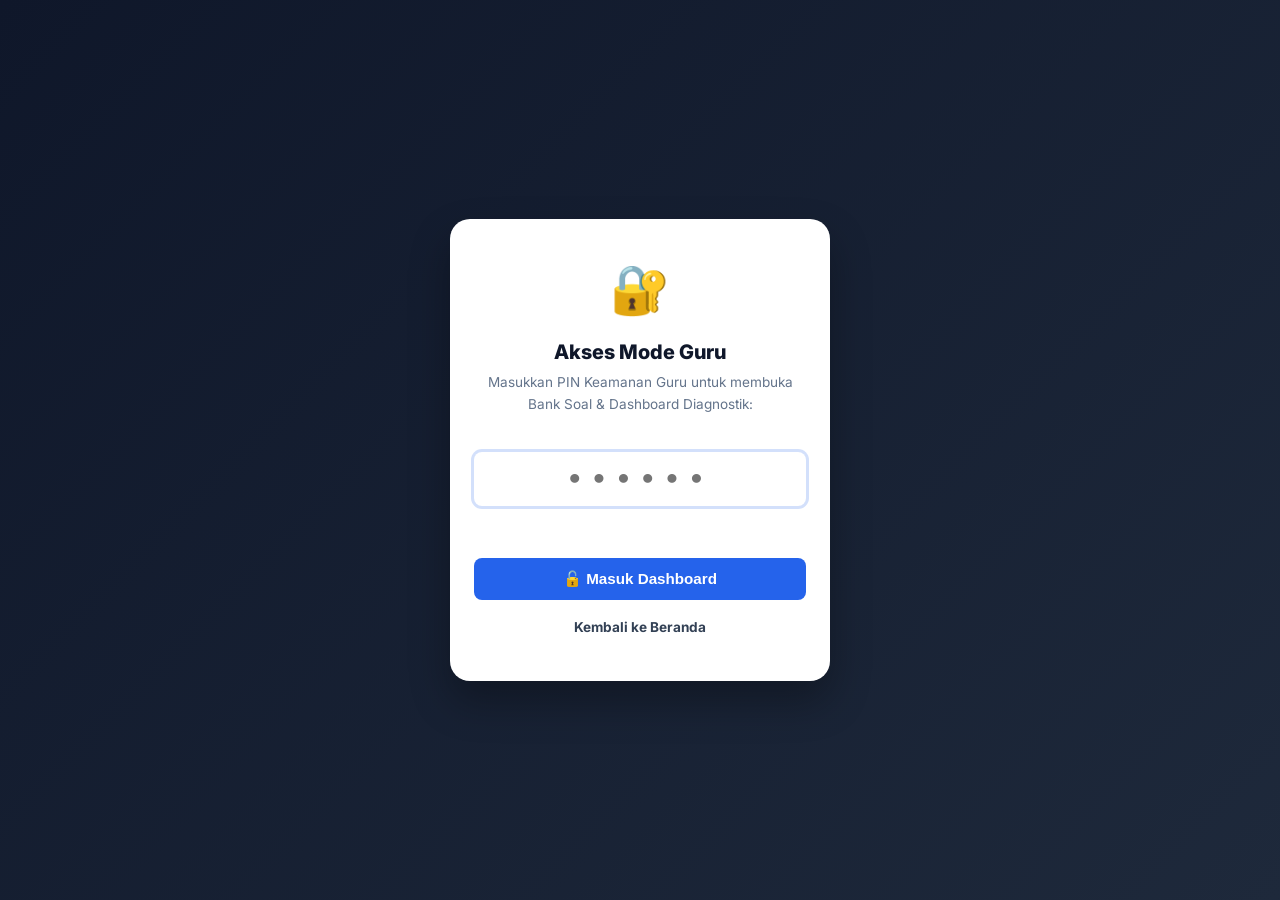
==== commit 233bb4a7: "Deploy teacher.html - PSTS X Remedial & Enrichment" ====
--- a/teacher.html
+++ b/teacher.html
@@ -46,256 +46,284 @@
 </head>
 <body>
 
-    <!-- Header -->
-    <header class="app-header">
-        <div class="header-container">
-            <div class="brand-section">
-                <div class="brand-icon">👨‍🏫</div>
-                <div class="brand-title">
-                    <h1>MODE GURU • DASHBOARD DIAGNOSTIK PSTS X</h1>
-                    <p>SMA PLUS PGRI CIBINONG — Remedial & Enrichment Realtime Monitor</p>
+    <!-- PIN SECURITY GATE SCREEN -->
+    <div id="pin-security-overlay" class="pin-lock-overlay">
+        <div class="pin-card">
+            <div class="pin-icon">🔐</div>
+            <h2 style="font-size: 1.25rem; font-weight: 800; color: #0f172a; margin-bottom: 0.25rem;">
+                Akses Mode Guru
+            </h2>
+            <p style="font-size: 0.85rem; color: #64748b; margin-bottom: 1rem;">
+                Masukkan PIN Keamanan Guru untuk membuka Bank Soal & Dashboard Diagnostik:
+            </p>
+
+            <form onsubmit="verifyTeacherPIN(event)">
+                <input type="password" id="input-teacher-pin" class="pin-input" maxlength="10" placeholder="••••••" autofocus required>
+                <div id="pin-error-msg" style="color: #ef4444; font-size: 0.82rem; font-weight: 700; min-height: 20px; margin-bottom: 0.75rem;"></div>
+                
+                <button type="submit" class="btn btn-primary" style="width: 100%; padding: 0.75rem; font-size: 0.95rem; margin-bottom: 0.5rem;">
+                    🔓 Masuk Dashboard
+                </button>
+                <a href="index.html" class="btn btn-outline" style="width: 100%; padding: 0.6rem; font-size: 0.85rem;">
+                    Kembali ke Beranda
+                </a>
+            </form>
+        </div>
+    </div>
+
+    <!-- MAIN TEACHER CONTENT (HIDDEN UNTIL UNLOCKED) -->
+    <div id="teacher-main-app" style="display: none;">
+
+        <!-- Header -->
+        <header class="app-header">
+            <div class="header-container">
+                <div class="brand-section">
+                    <div class="brand-icon">👨‍🏫</div>
+                    <div class="brand-title">
+                        <h1>MODE GURU • DASHBOARD DIAGNOSTIK PSTS X</h1>
+                        <p>SMA PLUS PGRI CIBINONG — Remedial & Enrichment Realtime Monitor</p>
+                    </div>
+                </div>
+
+                <div class="header-controls">
+                    <div class="live-badge" title="Tersambung ke Cloud Realtime Database">
+                        <span class="live-dot"></span>
+                        <span id="live-status-text">REALTIME LIVE</span>
+                    </div>
+                    <button onclick="lockTeacherMode()" class="btn btn-outline" style="color: #fff; border-color: rgba(255,255,255,0.4); padding: 0.35rem 0.75rem; font-size: 0.78rem;">
+                        🔒 Kunci
+                    </button>
                 </div>
             </div>
-
-            <div class="header-controls">
-                <div class="live-badge" title="Tersambung ke Cloud Realtime Database">
-                    <span class="live-dot"></span>
-                    <span id="live-status-text">REALTIME LIVE</span>
-                </div>
-                <a href="index.html" class="btn btn-outline" style="color: #fff; border-color: rgba(255,255,255,0.4); padding: 0.4rem 0.8rem; font-size: 0.82rem;">
-                    Portal Mode
-                </a>
+        </header>
+
+        <div class="main-wrapper">
+
+            <!-- 3 MAIN TABS FOR TEACHER -->
+            <div class="tab-nav">
+                <button class="tab-btn active" id="tab-teacher-btn-q" onclick="switchTeacherTab('questions')">
+                    📋 QUESTIONS (25)
+                    <span class="tab-badge">25 Butir</span>
+                </button>
+                <button class="tab-btn" id="tab-teacher-btn-ref" onclick="switchTeacherTab('reflections')">
+                    💭 REFLECTIONS (3 QUESTIONS)
+                    <span class="tab-badge" id="teacher-ref-badge">Respon Siswa</span>
+                </button>
+                <button class="tab-btn" id="tab-teacher-btn-res" onclick="switchTeacherTab('results')">
+                    📊 RESULT / ANALYSIS
+                    <span class="tab-badge" id="teacher-sub-count-badge">0 Data</span>
+                </button>
             </div>
+
+            <!-- ==========================================
+                 TAB 1: QUESTIONS (25)
+                 ========================================== -->
+            <section id="tab-teacher-questions" class="tab-content active">
+                <div class="card">
+                    <div class="card-header">
+                        <h2 class="card-title">📚 Bank 25 Butir Soal PSTS Bahasa Inggris Kelas X</h2>
+                        <span class="badge-tag badge-easy">Lengkap Kunci Jawaban & Pembahasan</span>
+                    </div>
+                    <p style="color: var(--slate-600); margin-bottom: 1.5rem; font-size: 0.92rem;">
+                        Berikut adalah daftar lengkap 25 butir soal pilihan ganda (LOTS, MOTS, HOTS) berdasarkan materi teks deskriptif atlet (Susi Susanti, Jonatan Christie, Michael Jordan, Mohamed Salah) serta tata bahasa Simple Present Tense dan Adverbs.
+                    </p>
+
+                    <div id="teacher-questions-list">
+                        <!-- Dynamic rendering of 25 questions with keys and explanations -->
+                    </div>
+                </div>
+            </section>
+
+            <!-- ==========================================
+                 TAB 2: REFLECTIONS (3 QUESTIONS)
+                 ========================================== -->
+            <section id="tab-teacher-reflections" class="tab-content">
+                <div class="card">
+                    <div class="card-header">
+                        <h2 class="card-title">💭 3 Pertanyaan Refleksi Siswa</h2>
+                    </div>
+                    <div style="display: grid; grid-template-columns: repeat(auto-fit, minmax(300px, 1fr)); gap: 1rem;">
+                        <div class="reflection-box" style="margin-bottom:0;">
+                            <div class="ref-title">Refleksi 1: Pemahaman Materi & Kosakata</div>
+                            <div class="ref-q">Sejauh mana siswa memahami teks deskriptif atlet berprestasi serta kosakata dan tata bahasa (Simple Present & Adverb)?</div>
+                        </div>
+                        <div class="reflection-box" style="margin-bottom:0;">
+                            <div class="ref-title">Refleksi 2: Kendala Belajar & Strategi HOTS</div>
+                            <div class="ref-q">Bagian mana dari soal atau bacaan yang paling menantang (ide pokok, inferensi, sinonim, grammar) dan bagaimana solusinya?</div>
+                        </div>
+                        <div class="reflection-box" style="margin-bottom:0;">
+                            <div class="ref-title">Refleksi 3: Inspirasi Karakter & Motivasi</div>
+                            <div class="ref-q">Nilai karakter positif apa (disiplin, determinasi/grit, sportivitas, charity) yang paling menginspirasi siswa?</div>
+                        </div>
+                    </div>
+                </div>
+
+                <div class="card">
+                    <div class="card-header">
+                        <h2 class="card-title">📝 Rekap Respon Refleksi Siswa (Real-Time Feed)</h2>
+                        <div style="display: flex; gap: 0.5rem; align-items: center;">
+                            <select id="filter-ref-class" class="form-select" style="width: auto; padding: 0.4rem 0.8rem; font-size: 0.88rem;" onchange="renderReflectionsFeed()">
+                                <option value="ALL">Semua Kelas (11 Kelas)</option>
+                                <option value="X INT 1">X INT 1</option>
+                                <option value="X INT 2">X INT 2</option>
+                                <option value="X INT 3">X INT 3</option>
+                                <option value="X INT 4">X INT 4</option>
+                                <option value="X REGULER 1">X REGULER 1</option>
+                                <option value="X REGULER 2">X REGULER 2</option>
+                                <option value="X REGULER 3">X REGULER 3</option>
+                                <option value="X REGULER 4">X REGULER 4</option>
+                                <option value="X REGULER 5">X REGULER 5</option>
+                                <option value="X REGULER 6">X REGULER 6</option>
+                                <option value="X REGULER 7">X REGULER 7</option>
+                            </select>
+                        </div>
+                    </div>
+
+                    <div id="reflections-feed-container">
+                        <!-- Reflection cards per student -->
+                    </div>
+                </div>
+            </section>
+
+            <!-- ==========================================
+                 TAB 3: RESULT / ANALYSIS
+                 ========================================== -->
+            <section id="tab-teacher-results" class="tab-content">
+
+                <!-- Summary Stats -->
+                <div class="stats-grid">
+                    <div class="stat-card">
+                        <div class="stat-icon stat-blue">👥</div>
+                        <div>
+                            <div class="stat-val" id="stat-total-students">0</div>
+                            <div class="stat-label">Total Siswa Masuk</div>
+                        </div>
+                    </div>
+                    <div class="stat-card">
+                        <div class="stat-icon stat-green">🎯</div>
+                        <div>
+                            <div class="stat-val" id="stat-class-avg">0</div>
+                            <div class="stat-label">Rata-Rata Nilai</div>
+                        </div>
+                    </div>
+                    <div class="stat-card">
+                        <div class="stat-icon stat-purple">🏆</div>
+                        <div>
+                            <div class="stat-val" id="stat-highest-score">0</div>
+                            <div class="stat-label">Nilai Tertinggi</div>
+                        </div>
+                    </div>
+                    <div class="stat-card">
+                        <div class="stat-icon stat-amber">📉</div>
+                        <div>
+                            <div class="stat-val" id="stat-lowest-score">0</div>
+                            <div class="stat-label">Nilai Terendah</div>
+                        </div>
+                    </div>
+                </div>
+
+                <!-- ITEM ANALYSIS MATRIX (ANALISIS BUTIR SOAL 1-25) -->
+                <div class="card">
+                    <div class="card-header">
+                        <div>
+                            <h2 class="card-title">📊 Analisis Butir Soal (Item-by-Item Analysis 1–25)</h2>
+                            <p style="font-size: 0.85rem; color: var(--slate-500); margin-top: 0.2rem;">
+                                Monitoring persentase jawaban benar/salah siswa per nomor soal untuk menentukan materi remedial teaching.
+                            </p>
+                        </div>
+                        <div style="display: flex; gap: 0.5rem; flex-wrap: wrap;">
+                            <button class="btn btn-primary" style="padding: 0.5rem 1rem; font-size: 0.85rem;" onclick="exportItemAnalysisCSV()">
+                                📥 Ekspor Analisis Butir Soal (CSV)
+                            </button>
+                        </div>
+                    </div>
+
+                    <div class="item-table-wrapper">
+                        <table class="data-table" id="table-item-analysis">
+                            <thead>
+                                <tr>
+                                    <th style="width: 50px; text-align: center;">No</th>
+                                    <th>Indikator Kompetensi / Skill</th>
+                                    <th style="width: 80px; text-align: center;">Level</th>
+                                    <th style="width: 65px; text-align: center;">Kunci</th>
+                                    <th style="width: 85px; text-align: center;">Benar (✓)</th>
+                                    <th style="width: 85px; text-align: center;">Salah (✗)</th>
+                                    <th style="width: 100px; text-align: center;">% Tuntas</th>
+                                    <th class="bar-cell">Distribusi Ketuntasan</th>
+                                    <th style="width: 90px; text-align: center;">Kategori</th>
+                                </tr>
+                            </thead>
+                            <tbody id="tbody-item-analysis">
+                                <!-- Injected dynamically -->
+                            </tbody>
+                        </table>
+                    </div>
+                </div>
+
+                <!-- STUDENT ROSTER -->
+                <div class="card">
+                    <div class="card-header">
+                        <h2 class="card-title">📋 Rekapitulasi Nilai Siswa (Student Roster)</h2>
+                        <div style="display: flex; gap: 0.5rem; flex-wrap: wrap;">
+                            <button class="btn btn-success" style="padding: 0.5rem 1rem; font-size: 0.85rem;" onclick="exportScoresCSV()">
+                                📥 Ekspor Rekap Nilai (CSV)
+                            </button>
+                            <button class="btn btn-outline" style="padding: 0.5rem 0.85rem; font-size: 0.85rem;" onclick="refreshDashboardData()">
+                                🔄 Refresh
+                            </button>
+                        </div>
+                    </div>
+
+                    <!-- Filter & Search Bar -->
+                    <div class="filter-bar">
+                        <div style="flex: 1; min-width: 200px;">
+                            <label class="form-label" style="font-size: 0.8rem; margin-bottom: 0.2rem;">Filter Kelas:</label>
+                            <select id="filter-class" class="form-select" style="padding: 0.45rem 0.75rem;" onchange="applyFilters()">
+                                <option value="ALL">Semua Kelas (11 Kelas)</option>
+                                <option value="X INT 1">X INT 1</option>
+                                <option value="X INT 2">X INT 2</option>
+                                <option value="X INT 3">X INT 3</option>
+                                <option value="X INT 4">X INT 4</option>
+                                <option value="X REGULER 1">X REGULER 1</option>
+                                <option value="X REGULER 2">X REGULER 2</option>
+                                <option value="X REGULER 3">X REGULER 3</option>
+                                <option value="X REGULER 4">X REGULER 4</option>
+                                <option value="X REGULER 5">X REGULER 5</option>
+                                <option value="X REGULER 6">X REGULER 6</option>
+                                <option value="X REGULER 7">X REGULER 7</option>
+                            </select>
+                        </div>
+
+                        <div style="flex: 1.5; min-width: 220px;">
+                            <label class="form-label" style="font-size: 0.8rem; margin-bottom: 0.2rem;">Cari Siswa:</label>
+                            <input type="text" id="search-student" class="form-control" style="padding: 0.45rem 0.75rem;" placeholder="Ketik nama siswa..." oninput="applyFilters()">
+                        </div>
+                    </div>
+
+                    <!-- Student Table -->
+                    <div class="item-table-wrapper">
+                        <table class="data-table">
+                            <thead>
+                                <tr>
+                                    <th style="width: 50px; text-align: center;">No</th>
+                                    <th>Nama Siswa</th>
+                                    <th style="width: 110px;">Kelas</th>
+                                    <th style="width: 80px; text-align: center;">Nilai</th>
+                                    <th style="width: 100px; text-align: center;">Benar / 25</th>
+                                    <th style="width: 95px; text-align: center;">Waktu</th>
+                                    <th style="width: 120px; text-align: center;">Aksi</th>
+                                </tr>
+                            </thead>
+                            <tbody id="tbody-student-roster">
+                                <!-- Injected dynamically -->
+                            </tbody>
+                        </table>
+                    </div>
+                </div>
+
+            </section>
+
         </div>
-    </header>
-
-    <div class="main-wrapper">
-
-        <!-- 3 MAIN TABS FOR TEACHER -->
-        <div class="tab-nav">
-            <button class="tab-btn active" id="tab-teacher-btn-q" onclick="switchTeacherTab('questions')">
-                📋 QUESTIONS (25)
-                <span class="tab-badge">25 Butir</span>
-            </button>
-            <button class="tab-btn" id="tab-teacher-btn-ref" onclick="switchTeacherTab('reflections')">
-                💭 REFLECTIONS (3 QUESTIONS)
-                <span class="tab-badge" id="teacher-ref-badge">Respon Siswa</span>
-            </button>
-            <button class="tab-btn" id="tab-teacher-btn-res" onclick="switchTeacherTab('results')">
-                📊 RESULT / ANALYSIS
-                <span class="tab-badge" id="teacher-sub-count-badge">0 Data</span>
-            </button>
-        </div>
-
-        <!-- ==========================================
-             TAB 1: QUESTIONS (25)
-             ========================================== -->
-        <section id="tab-teacher-questions" class="tab-content active">
-            <div class="card">
-                <div class="card-header">
-                    <h2 class="card-title">📚 Bank 25 Butir Soal PSTS Bahasa Inggris Kelas X</h2>
-                    <span class="badge-tag badge-easy">Lengkap Kunci Jawaban & Pembahasan</span>
-                </div>
-                <p style="color: var(--slate-600); margin-bottom: 1.5rem; font-size: 0.92rem;">
-                    Berikut adalah daftar lengkap 25 butir soal pilihan ganda (LOTS, MOTS, HOTS) berdasarkan materi teks deskriptif atlet (Susi Susanti, Jonatan Christie, Michael Jordan, Mohamed Salah) serta tata bahasa Simple Present Tense dan Adverbs.
-                </p>
-
-                <div id="teacher-questions-list">
-                    <!-- Dynamic rendering of 25 questions with keys and explanations -->
-                </div>
-            </div>
-        </section>
-
-        <!-- ==========================================
-             TAB 2: REFLECTIONS (3 QUESTIONS)
-             ========================================== -->
-        <section id="tab-teacher-reflections" class="tab-content">
-            <!-- Reflection Prompts Overview -->
-            <div class="card">
-                <div class="card-header">
-                    <h2 class="card-title">💭 3 Pertanyaan Refleksi Siswa</h2>
-                </div>
-                <div style="display: grid; grid-template-columns: repeat(auto-fit, minmax(320px, 1fr)); gap: 1rem;">
-                    <div class="reflection-box" style="margin-bottom:0;">
-                        <div class="ref-title">Refleksi 1: Pemahaman Materi & Kosakata</div>
-                        <div class="ref-q">Sejauh mana siswa memahami teks deskriptif atlet berprestasi serta kosakata dan tata bahasa (Simple Present & Adverb)?</div>
-                    </div>
-                    <div class="reflection-box" style="margin-bottom:0;">
-                        <div class="ref-title">Refleksi 2: Kendala Belajar & Strategi HOTS</div>
-                        <div class="ref-q">Bagian mana dari soal atau bacaan yang paling menantang (ide pokok, inferensi, sinonim, grammar) dan bagaimana solusinya?</div>
-                    </div>
-                    <div class="reflection-box" style="margin-bottom:0;">
-                        <div class="ref-title">Refleksi 3: Inspirasi Karakter & Motivasi</div>
-                        <div class="ref-q">Nilai karakter positif apa (disiplin, determinasi/grit, sportivitas, charity) yang paling menginspirasi siswa?</div>
-                    </div>
-                </div>
-            </div>
-
-            <!-- Student Reflection Answers Feed -->
-            <div class="card">
-                <div class="card-header">
-                    <h2 class="card-title">📝 Rekap Respon Refleksi Siswa (Real-Time Feed)</h2>
-                    <div style="display: flex; gap: 0.5rem; align-items: center;">
-                        <select id="filter-ref-class" class="form-select" style="width: auto; padding: 0.4rem 0.8rem; font-size: 0.88rem;" onchange="renderReflectionsFeed()">
-                            <option value="ALL">Semua Kelas (X INT 1-4 & X REGULER 1-7)</option>
-                            <option value="X INT 1">X INT 1</option>
-                            <option value="X INT 2">X INT 2</option>
-                            <option value="X INT 3">X INT 3</option>
-                            <option value="X INT 4">X INT 4</option>
-                            <option value="X REGULER 1">X REGULER 1</option>
-                            <option value="X REGULER 2">X REGULER 2</option>
-                            <option value="X REGULER 3">X REGULER 3</option>
-                            <option value="X REGULER 4">X REGULER 4</option>
-                            <option value="X REGULER 5">X REGULER 5</option>
-                            <option value="X REGULER 6">X REGULER 6</option>
-                            <option value="X REGULER 7">X REGULER 7</option>
-                        </select>
-                    </div>
-                </div>
-
-                <div id="reflections-feed-container">
-                    <!-- Reflection cards per student -->
-                </div>
-            </div>
-        </section>
-
-        <!-- ==========================================
-             TAB 3: RESULT / ANALYSIS
-             ========================================== -->
-        <section id="tab-teacher-results" class="tab-content">
-
-            <!-- Summary Stats -->
-            <div class="stats-grid">
-                <div class="stat-card">
-                    <div class="stat-icon stat-blue">👥</div>
-                    <div>
-                        <div class="stat-val" id="stat-total-students">0</div>
-                        <div class="stat-label">Total Siswa Masuk</div>
-                    </div>
-                </div>
-                <div class="stat-card">
-                    <div class="stat-icon stat-green">🎯</div>
-                    <div>
-                        <div class="stat-val" id="stat-class-avg">0</div>
-                        <div class="stat-label">Rata-Rata Nilai</div>
-                    </div>
-                </div>
-                <div class="stat-card">
-                    <div class="stat-icon stat-purple">🏆</div>
-                    <div>
-                        <div class="stat-val" id="stat-highest-score">0</div>
-                        <div class="stat-label">Nilai Tertinggi</div>
-                    </div>
-                </div>
-                <div class="stat-card">
-                    <div class="stat-icon stat-amber">📉</div>
-                    <div>
-                        <div class="stat-val" id="stat-lowest-score">0</div>
-                        <div class="stat-label">Nilai Terendah</div>
-                    </div>
-                </div>
-            </div>
-
-            <!-- ANALISIS BUTIR SOAL (ITEM ANALYSIS MATRIX) -->
-            <div class="card">
-                <div class="card-header">
-                    <div>
-                        <h2 class="card-title">📊 Analisis Butir Soal (Item-by-Item Analysis 1–25)</h2>
-                        <p style="font-size: 0.85rem; color: var(--slate-500); margin-top: 0.2rem;">
-                            Monitoring persentase jawaban benar/salah siswa per nomor soal untuk menentukan materi remedial teaching.
-                        </p>
-                    </div>
-                    <div style="display: flex; gap: 0.5rem; flex-wrap: wrap;">
-                        <button class="btn btn-primary" style="padding: 0.5rem 1rem; font-size: 0.85rem;" onclick="exportItemAnalysisCSV()">
-                            📥 Ekspor Analisis Butir Soal (CSV)
-                        </button>
-                    </div>
-                </div>
-
-                <div class="item-table-wrapper">
-                    <table class="data-table" id="table-item-analysis">
-                        <thead>
-                            <tr>
-                                <th style="width: 50px; text-align: center;">No</th>
-                                <th>Indikator Kompetensi / Skill</th>
-                                <th style="width: 90px; text-align: center;">Tingkat</th>
-                                <th style="width: 70px; text-align: center;">Kunci</th>
-                                <th style="width: 90px; text-align: center;">Benar (✓)</th>
-                                <th style="width: 90px; text-align: center;">Salah (✗)</th>
-                                <th style="width: 110px; text-align: center;">% Ketuntasan</th>
-                                <th class="bar-cell">Distribusi Ketuntasan</th>
-                                <th style="width: 100px; text-align: center;">Status Soal</th>
-                            </tr>
-                        </thead>
-                        <tbody id="tbody-item-analysis">
-                            <!-- Injected dynamically -->
-                        </tbody>
-                    </table>
-                </div>
-            </div>
-
-            <!-- DAFTAR NILAI & ROSTER SISWA -->
-            <div class="card">
-                <div class="card-header">
-                    <h2 class="card-title">📋 Rekapitulasi Nilai Siswa (Student Roster)</h2>
-                    <div style="display: flex; gap: 0.5rem; flex-wrap: wrap;">
-                        <button class="btn btn-success" style="padding: 0.5rem 1rem; font-size: 0.85rem;" onclick="exportScoresCSV()">
-                            📥 Ekspor Rekap Nilai (CSV)
-                        </button>
-                        <button class="btn btn-outline" style="padding: 0.5rem 0.85rem; font-size: 0.85rem;" onclick="refreshDashboardData()">
-                            🔄 Refresh Data
-                        </button>
-                    </div>
-                </div>
-
-                <!-- Filter & Search Bar -->
-                <div class="filter-bar">
-                    <div style="flex: 1; min-width: 220px;">
-                        <label class="form-label" style="font-size: 0.8rem; margin-bottom: 0.2rem;">Filter Kelas:</label>
-                        <select id="filter-class" class="form-select" style="padding: 0.45rem 0.75rem;" onchange="applyFilters()">
-                            <option value="ALL">Semua Kelas (11 Kelas)</option>
-                            <option value="X INT 1">X INT 1</option>
-                            <option value="X INT 2">X INT 2</option>
-                            <option value="X INT 3">X INT 3</option>
-                            <option value="X INT 4">X INT 4</option>
-                            <option value="X REGULER 1">X REGULER 1</option>
-                            <option value="X REGULER 2">X REGULER 2</option>
-                            <option value="X REGULER 3">X REGULER 3</option>
-                            <option value="X REGULER 4">X REGULER 4</option>
-                            <option value="X REGULER 5">X REGULER 5</option>
-                            <option value="X REGULER 6">X REGULER 6</option>
-                            <option value="X REGULER 7">X REGULER 7</option>
-                        </select>
-                    </div>
-
-                    <div style="flex: 1.5; min-width: 240px;">
-                        <label class="form-label" style="font-size: 0.8rem; margin-bottom: 0.2rem;">Cari Nama Siswa:</label>
-                        <input type="text" id="search-student" class="form-control" style="padding: 0.45rem 0.75rem;" placeholder="Ketik nama siswa..." oninput="applyFilters()">
-                    </div>
-                </div>
-
-                <!-- Student Table -->
-                <div class="item-table-wrapper">
-                    <table class="data-table">
-                        <thead>
-                            <tr>
-                                <th style="width: 50px; text-align: center;">No</th>
-                                <th>Nama Lengkap Siswa</th>
-                                <th style="width: 120px;">Kelas</th>
-                                <th style="width: 90px; text-align: center;">Nilai</th>
-                                <th style="width: 110px; text-align: center;">Benar / Total</th>
-                                <th style="width: 100px; text-align: center;">Waktu</th>
-                                <th style="width: 140px; text-align: center;">Aksi Diagnosa</th>
-                            </tr>
-                        </thead>
-                        <tbody id="tbody-student-roster">
-                            <!-- Injected dynamically -->
-                        </tbody>
-                    </table>
-                </div>
-            </div>
-
-        </section>
 
     </div>
 
@@ -303,25 +331,25 @@
     <div id="modal-diagnostics" class="modal-backdrop">
         <div class="modal-content">
             <button class="modal-close" onclick="closeDiagnosticModal()">&times;</button>
-            <h2 style="font-size: 1.3rem; font-weight: 800; color: var(--slate-800); margin-bottom: 0.25rem;" id="diag-student-name">
+            <h2 style="font-size: 1.25rem; font-weight: 800; color: var(--slate-800); margin-bottom: 0.25rem;" id="diag-student-name">
                 Nama Siswa
             </h2>
-            <p style="font-size: 0.88rem; color: var(--slate-500); margin-bottom: 1.25rem;">
-                Kelas: <strong id="diag-student-class">-</strong> • Nilai Akhir: <strong id="diag-student-score" style="color: var(--primary);">-</strong>
+            <p style="font-size: 0.85rem; color: var(--slate-500); margin-bottom: 1.25rem;">
+                Kelas: <strong id="diag-student-class">-</strong> • Nilai: <strong id="diag-student-score" style="color: var(--primary);">-</strong>
             </p>
 
-            <h3 style="font-size: 1rem; font-weight: 700; color: var(--slate-800); margin-bottom: 0.75rem;">
-                🔍 Rincian Jawaban Butir Soal (1–25)
+            <h3 style="font-size: 0.95rem; font-weight: 700; color: var(--slate-800); margin-bottom: 0.5rem;">
+                🔍 Rincian Jawaban Soal (1–25)
             </h3>
-            <div class="item-table-wrapper" style="margin-bottom: 1.5rem; max-height: 280px;">
+            <div class="item-table-wrapper" style="margin-bottom: 1.25rem; max-height: 250px;">
                 <table class="data-table" style="font-size: 0.85rem;">
                     <thead>
                         <tr>
-                            <th style="width: 50px; text-align: center;">No</th>
+                            <th style="width: 45px; text-align: center;">No</th>
                             <th>Indikator</th>
-                            <th style="width: 80px; text-align: center;">Jawaban Siswa</th>
-                            <th style="width: 80px; text-align: center;">Kunci Benar</th>
-                            <th style="width: 80px; text-align: center;">Status</th>
+                            <th style="width: 70px; text-align: center;">Jawaban</th>
+                            <th style="width: 70px; text-align: center;">Kunci</th>
+                            <th style="width: 75px; text-align: center;">Hasil</th>
                         </tr>
                     </thead>
                     <tbody id="diag-item-tbody">
@@ -330,7 +358,7 @@
                 </table>
             </div>
 
-            <h3 style="font-size: 1rem; font-weight: 700; color: var(--slate-800); margin-bottom: 0.75rem;">
+            <h3 style="font-size: 0.95rem; font-weight: 700; color: var(--slate-800); margin-bottom: 0.5rem;">
                 💭 Respon Refleksi Siswa
             </h3>
             <div id="diag-reflections-container">
@@ -343,8 +371,62 @@
     <script src="data.js"></script>
     <script src="sync.js"></script>
     <script>
+        const CORRECT_PIN = "311099";
         let allSubmissions = [];
         let filteredSubmissions = [];
+
+        // PIN Security Gate Check
+        function checkTeacherAuth() {
+            const isAuth = sessionStorage.getItem("TEACHER_AUTH_TOKEN");
+            if (isAuth === "LOGGED_IN") {
+                document.getElementById('pin-security-overlay').style.display = 'none';
+                document.getElementById('teacher-main-app').style.display = 'block';
+                initTeacherDashboard();
+            } else {
+                document.getElementById('pin-security-overlay').style.display = 'flex';
+                document.getElementById('teacher-main-app').style.display = 'none';
+            }
+        }
+
+        function verifyTeacherPIN(e) {
+            e.preventDefault();
+            const inputPin = document.getElementById('input-teacher-pin').value.trim();
+            const errorMsg = document.getElementById('pin-error-msg');
+
+            if (inputPin === CORRECT_PIN) {
+                sessionStorage.setItem("TEACHER_AUTH_TOKEN", "LOGGED_IN");
+                document.getElementById('pin-security-overlay').style.display = 'none';
+                document.getElementById('teacher-main-app').style.display = 'block';
+                initTeacherDashboard();
+            } else {
+                errorMsg.innerText = "❌ PIN salah! Silakan coba lagi.";
+                document.getElementById('input-teacher-pin').value = '';
+                document.getElementById('input-teacher-pin').focus();
+            }
+        }
+
+        function lockTeacherMode() {
+            sessionStorage.removeItem("TEACHER_AUTH_TOKEN");
+            checkTeacherAuth();
+        }
+
+        function initTeacherDashboard() {
+            renderTeacherQuestions();
+            refreshDashboardData();
+
+            syncEngine.onNewData((newSub) => {
+                refreshDashboardData();
+            });
+
+            syncEngine.subscribeCloudRealtime((updatedList) => {
+                allSubmissions = updatedList;
+                applyFilters();
+            });
+
+            setInterval(() => {
+                refreshDashboardData(true);
+            }, 10000);
+        }
 
         // Tab Switching
         function switchTeacherTab(tab) {
@@ -365,33 +447,14 @@
             }
         }
 
-        // Initialize and load data
-        window.addEventListener('DOMContentLoaded', async () => {
-            renderTeacherQuestions();
-            await refreshDashboardData();
-
-            // Realtime Sync Listener (BroadcastChannel & SSE)
-            syncEngine.onNewData((newSub) => {
-                refreshDashboardData();
-            });
-
-            syncEngine.subscribeCloudRealtime((updatedList) => {
-                allSubmissions = updatedList;
-                applyFilters();
-            });
-
-            // Polling backup every 10 seconds for real-time cloud refresh
-            setInterval(() => {
-                refreshDashboardData(true);
-            }, 10000);
-        });
-
         async function refreshDashboardData(silent = false) {
             if (!silent) {
-                document.getElementById('live-status-text').innerText = "SYNCING...";
+                const el = document.getElementById('live-status-text');
+                if (el) el.innerText = "SYNCING...";
             }
             allSubmissions = await syncEngine.getAllSubmissions();
-            document.getElementById('live-status-text').innerText = "REALTIME LIVE";
+            const el = document.getElementById('live-status-text');
+            if (el) el.innerText = "REALTIME LIVE";
             document.getElementById('teacher-sub-count-badge').innerText = `${allSubmissions.length} Data`;
             applyFilters();
         }
@@ -410,7 +473,6 @@
             renderReflectionsFeed();
         }
 
-        // Render Tab 1: Questions (25)
         function renderTeacherQuestions() {
             const container = document.getElementById('teacher-questions-list');
             container.innerHTML = '';
@@ -426,12 +488,12 @@
                     passageInfo = `<div style="font-size:0.8rem; font-weight:700; color:var(--secondary); margin-bottom:0.5rem;">📖 Wacana: ${PASSAGES[q.passageId].title} (${PASSAGES[q.passageId].category})</div>`;
                 }
 
-                let optionsHtml = '<div style="display:grid; grid-template-columns: repeat(auto-fit, minmax(280px, 1fr)); gap:0.5rem; margin: 0.75rem 0;">';
+                let optionsHtml = '<div style="display:grid; grid-template-columns: repeat(auto-fit, minmax(260px, 1fr)); gap:0.5rem; margin: 0.75rem 0;">';
                 ['A', 'B', 'C', 'D', 'E'].forEach(opt => {
                     if (q.options[opt]) {
                         const isCorrect = opt === q.correctAnswer;
                         optionsHtml += `
-                            <div class="option-item ${isCorrect ? 'correct-opt' : ''}" style="cursor:default; padding: 0.6rem 0.85rem;">
+                            <div class="option-item ${isCorrect ? 'correct-opt' : ''}" style="cursor:default; padding: 0.55rem 0.8rem;">
                                 <span class="option-key" style="${isCorrect ? 'background: #16a34a; border-color: #16a34a; color: #fff;' : ''}">${opt}</span>
                                 <span class="option-label">${q.options[opt]} ${isCorrect ? '<span class="correct-opt-badge">KUNCI</span>' : ''}</span>
                             </div>
@@ -446,7 +508,7 @@
                         <span class="badge-tag ${q.level === 'HOTS' ? 'badge-hard' : q.level === 'MOTS' ? 'badge-medium' : 'badge-easy'}">${q.level} • ${q.skill}</span>
                     </div>
                     ${passageInfo}
-                    <div style="font-weight: 600; font-size: 1rem; color: var(--slate-800); white-space: pre-line;">${q.question}</div>
+                    <div style="font-weight: 600; font-size: 0.98rem; color: var(--slate-800); white-space: pre-line;">${q.question}</div>
                     ${optionsHtml}
                     <div class="explanation-box">
                         <strong>💡 Pembahasan & Analisis Pedagogi:</strong> ${q.explanation}
@@ -457,7 +519,6 @@
             });
         }
 
-        // Render Tab 2: Reflections Feed
         function renderReflectionsFeed() {
             const container = document.getElementById('reflections-feed-container');
             const refClassFilter = document.getElementById('filter-ref-class') ? document.getElementById('filter-ref-class').value : 'ALL';
@@ -473,7 +534,7 @@
             list.forEach(sub => {
                 const card = document.createElement('div');
                 card.className = 'card';
-                card.style.marginBottom = '1.25rem';
+                card.style.marginBottom = '1rem';
                 card.style.background = 'var(--slate-50)';
 
                 const r1 = sub.reflections && sub.reflections.ref1 ? sub.reflections.ref1 : '<em>(Tidak diisi)</em>';
@@ -481,26 +542,26 @@
                 const r3 = sub.reflections && sub.reflections.ref3 ? sub.reflections.ref3 : '<em>(Tidak diisi)</em>';
 
                 card.innerHTML = `
-                    <div style="display:flex; justify-content:space-between; align-items:center; border-bottom:1px solid var(--slate-200); padding-bottom:0.5rem; margin-bottom:0.75rem;">
+                    <div style="display:flex; justify-content:space-between; align-items:center; border-bottom:1px solid var(--slate-200); padding-bottom:0.4rem; margin-bottom:0.6rem;">
                         <div>
-                            <strong style="color:var(--slate-800); font-size:1.05rem;">${sub.name}</strong>
-                            <span class="badge-tag badge-easy" style="margin-left:0.5rem;">${sub.studentClass}</span>
-                        </div>
-                        <span style="font-size:0.78rem; color:var(--slate-500);">${new Date(sub.timestamp).toLocaleString('id-ID')}</span>
-                    </div>
-
-                    <div style="display:grid; grid-template-columns: repeat(auto-fit, minmax(280px, 1fr)); gap:1rem;">
-                        <div style="background:#fff; padding:0.85rem; border-radius:8px; border:1px solid var(--slate-200);">
-                            <div style="font-size:0.78rem; font-weight:700; color:var(--primary); margin-bottom:0.35rem;">1. PEMAHAMAN MATERI</div>
-                            <div style="font-size:0.88rem; color:var(--slate-700);">${r1}</div>
-                        </div>
-                        <div style="background:#fff; padding:0.85rem; border-radius:8px; border:1px solid var(--slate-200);">
-                            <div style="font-size:0.78rem; font-weight:700; color:var(--accent); margin-bottom:0.35rem;">2. KENDALA & STRATEGI HOTS</div>
-                            <div style="font-size:0.88rem; color:var(--slate-700);">${r2}</div>
-                        </div>
-                        <div style="background:#fff; padding:0.85rem; border-radius:8px; border:1px solid var(--slate-200);">
-                            <div style="font-size:0.78rem; font-weight:700; color:var(--secondary); margin-bottom:0.35rem;">3. INSPIRASI NILAI KARAKTER</div>
-                            <div style="font-size:0.88rem; color:var(--slate-700);">${r3}</div>
+                            <strong style="color:var(--slate-800); font-size:0.95rem;">${sub.name}</strong>
+                            <span class="badge-tag badge-easy" style="margin-left:0.4rem;">${sub.studentClass}</span>
+                        </div>
+                        <span style="font-size:0.75rem; color:var(--slate-500);">${new Date(sub.timestamp).toLocaleString('id-ID')}</span>
+                    </div>
+
+                    <div style="display:grid; grid-template-columns: repeat(auto-fit, minmax(260px, 1fr)); gap:0.75rem;">
+                        <div style="background:#fff; padding:0.75rem; border-radius:8px; border:1px solid var(--slate-200);">
+                            <div style="font-size:0.75rem; font-weight:700; color:var(--primary); margin-bottom:0.25rem;">1. PEMAHAMAN MATERI</div>
+                            <div style="font-size:0.85rem; color:var(--slate-700);">${r1}</div>
+                        </div>
+                        <div style="background:#fff; padding:0.75rem; border-radius:8px; border:1px solid var(--slate-200);">
+                            <div style="font-size:0.75rem; font-weight:700; color:var(--accent); margin-bottom:0.25rem;">2. KENDALA & STRATEGI HOTS</div>
+                            <div style="font-size:0.85rem; color:var(--slate-700);">${r2}</div>
+                        </div>
+                        <div style="background:#fff; padding:0.75rem; border-radius:8px; border:1px solid var(--slate-200);">
+                            <div style="font-size:0.75rem; font-weight:700; color:var(--secondary); margin-bottom:0.25rem;">3. INSPIRASI NILAI KARAKTER</div>
+                            <div style="font-size:0.85rem; color:var(--slate-700);">${r3}</div>
                         </div>
                     </div>
                 `;
@@ -508,9 +569,7 @@
             });
         }
 
-        // Render Tab 3: Results & Item Analysis
         function renderResultsAnalysis() {
-            // Stats Calculations
             const count = filteredSubmissions.length;
             document.getElementById('stat-total-students').innerText = count;
 
@@ -533,10 +592,7 @@
             document.getElementById('stat-highest-score').innerText = highest;
             document.getElementById('stat-lowest-score').innerText = lowest;
 
-            // Render Item Analysis Table
             renderItemAnalysisTable();
-
-            // Render Student Roster Table
             renderStudentRosterTable();
         }
 
@@ -600,14 +656,14 @@
                     <td style="font-weight:700; color:var(--slate-800);">${sub.name}</td>
                     <td><span class="badge-tag badge-easy">${sub.studentClass}</span></td>
                     <td style="text-align:center;">
-                        <span class="badge-tag" style="background:${scoreBg}; color:${scoreColor}; font-size:0.95rem; font-weight:800;">
+                        <span class="badge-tag" style="background:${scoreBg}; color:${scoreColor}; font-size:0.92rem; font-weight:800;">
                             ${sub.score}
                         </span>
                     </td>
                     <td style="text-align:center; font-weight:700;">${sub.correctCount} / 25</td>
-                    <td style="text-align:center; font-size:0.82rem; color:var(--slate-600);">${sub.timeSpent || '-'}</td>
+                    <td style="text-align:center; font-size:0.8rem; color:var(--slate-600);">${sub.timeSpent || '-'}</td>
                     <td style="text-align:center;">
-                        <button class="btn btn-outline" style="padding:0.35rem 0.75rem; font-size:0.8rem;" onclick="openDiagnosticModal('${sub.id}')">
+                        <button class="btn btn-outline" style="padding:0.3rem 0.65rem; font-size:0.78rem;" onclick="openDiagnosticModal('${sub.id}')">
                             🔍 Diagnosa
                         </button>
                     </td>
@@ -616,7 +672,6 @@
             });
         }
 
-        // Diagnostic Modal
         function openDiagnosticModal(subId) {
             const sub = allSubmissions.find(s => s.id === subId);
             if (!sub) return;
@@ -647,24 +702,23 @@
                 itemTbody.appendChild(tr);
             });
 
-            // Diagnostic Reflections
             const refContainer = document.getElementById('diag-reflections-container');
             const r1 = sub.reflections && sub.reflections.ref1 ? sub.reflections.ref1 : '<em>(Tidak ada respon)</em>';
             const r2 = sub.reflections && sub.reflections.ref2 ? sub.reflections.ref2 : '<em>(Tidak ada respon)</em>';
             const r3 = sub.reflections && sub.reflections.ref3 ? sub.reflections.ref3 : '<em>(Tidak ada respon)</em>';
 
             refContainer.innerHTML = `
-                <div style="background:var(--slate-50); border-radius:8px; padding:0.85rem; margin-bottom:0.6rem; border:1px solid var(--slate-200);">
-                    <div style="font-weight:700; font-size:0.82rem; color:var(--primary);">1. Pemahaman Materi & Kosakata:</div>
-                    <div style="font-size:0.88rem; color:var(--slate-700); margin-top:0.25rem;">${r1}</div>
-                </div>
-                <div style="background:var(--slate-50); border-radius:8px; padding:0.85rem; margin-bottom:0.6rem; border:1px solid var(--slate-200);">
-                    <div style="font-weight:700; font-size:0.82rem; color:var(--accent);">2. Kendala Belajar & Strategi HOTS:</div>
-                    <div style="font-size:0.88rem; color:var(--slate-700); margin-top:0.25rem;">${r2}</div>
-                </div>
-                <div style="background:var(--slate-50); border-radius:8px; padding:0.85rem; border:1px solid var(--slate-200);">
-                    <div style="font-weight:700; font-size:0.82rem; color:var(--secondary);">3. Inspirasi Karakter & Motivasi:</div>
-                    <div style="font-size:0.88rem; color:var(--slate-700); margin-top:0.25rem;">${r3}</div>
+                <div style="background:var(--slate-50); border-radius:8px; padding:0.75rem; margin-bottom:0.5rem; border:1px solid var(--slate-200);">
+                    <div style="font-weight:700; font-size:0.8rem; color:var(--primary);">1. Pemahaman Materi:</div>
+                    <div style="font-size:0.85rem; color:var(--slate-700); margin-top:0.2rem;">${r1}</div>
+                </div>
+                <div style="background:var(--slate-50); border-radius:8px; padding:0.75rem; margin-bottom:0.5rem; border:1px solid var(--slate-200);">
+                    <div style="font-weight:700; font-size:0.8rem; color:var(--accent);">2. Kendala HOTS:</div>
+                    <div style="font-size:0.85rem; color:var(--slate-700); margin-top:0.2rem;">${r2}</div>
+                </div>
+                <div style="background:var(--slate-50); border-radius:8px; padding:0.75rem; border:1px solid var(--slate-200);">
+                    <div style="font-weight:700; font-size:0.8rem; color:var(--secondary);">3. Inspirasi Karakter:</div>
+                    <div style="font-size:0.85rem; color:var(--slate-700); margin-top:0.2rem;">${r3}</div>
                 </div>
             `;
 
@@ -675,7 +729,6 @@
             document.getElementById('modal-diagnostics').classList.remove('open');
         }
 
-        // Export to CSV Functions
         function exportScoresCSV() {
             if (filteredSubmissions.length === 0) {
                 alert("Tidak ada data untuk diekspor.");
@@ -751,6 +804,9 @@
             link.click();
             document.body.removeChild(link);
         }
+
+        // Check auth on load
+        window.addEventListener('DOMContentLoaded', checkTeacherAuth);
     </script>
 </body>
 </html>
--- a/style.css
+++ b/style.css
@@ -1,5 +1,5 @@
 /* ===================================================
-   REMEDIAL & ENRICHMENT PSTS X 2026 - MODERN STYLES
+   REMEDIAL & ENRICHMENT PSTS X 2026 - MOBILE-FIRST STYLES
    SMA PLUS PGRI CIBINONG
    =================================================== */
 
@@ -40,92 +40,89 @@
 
 body {
     font-family: var(--font-sans);
-    background-color: #f1f5f9;
+    background-color: #f8fafc;
     color: var(--slate-800);
     line-height: 1.6;
     -webkit-font-smoothing: antialiased;
+    padding-bottom: 70px; /* Space for mobile bottom bar */
 }
 
 /* Header & Topbar */
 .app-header {
     background: linear-gradient(135deg, #1e3a8a 0%, #2563eb 60%, #0d9488 100%);
     color: var(--white);
-    padding: 1rem 1.5rem;
-    box-shadow: 0 4px 20px rgba(30, 58, 138, 0.25);
+    padding: 0.75rem 1rem;
+    box-shadow: 0 2px 10px rgba(30, 58, 138, 0.2);
     position: sticky;
     top: 0;
     z-index: 100;
 }
 
 .header-container {
-    max-width: 1300px;
+    max-width: 1200px;
     margin: 0 auto;
     display: flex;
     justify-content: space-between;
     align-items: center;
-    flex-wrap: wrap;
-    gap: 1rem;
+    gap: 0.5rem;
 }
 
 .brand-section {
     display: flex;
     align-items: center;
-    gap: 0.85rem;
+    gap: 0.6rem;
 }
 
 .brand-icon {
-    font-size: 2rem;
+    font-size: 1.5rem;
     background: rgba(255, 255, 255, 0.2);
-    width: 48px;
-    height: 48px;
+    width: 38px;
+    height: 38px;
     display: flex;
     align-items: center;
     justify-content: center;
-    border-radius: var(--radius-md);
-    backdrop-filter: blur(8px);
+    border-radius: var(--radius-sm);
+    flex-shrink: 0;
 }
 
 .brand-title h1 {
-    font-size: 1.25rem;
+    font-size: 1rem;
     font-weight: 800;
-    letter-spacing: -0.02em;
     line-height: 1.2;
 }
 
 .brand-title p {
-    font-size: 0.8rem;
+    font-size: 0.72rem;
     opacity: 0.9;
-    font-weight: 500;
 }
 
 .header-controls {
     display: flex;
     align-items: center;
-    gap: 0.75rem;
-}
-
-/* Realtime Badge */
+    gap: 0.5rem;
+}
+
+/* Realtime Live Dot */
 .live-badge {
     display: inline-flex;
     align-items: center;
-    gap: 0.4rem;
+    gap: 0.35rem;
     background: rgba(16, 185, 129, 0.2);
     color: #a7f3d0;
     border: 1px solid rgba(16, 185, 129, 0.4);
-    padding: 0.35rem 0.75rem;
+    padding: 0.25rem 0.5rem;
     border-radius: 9999px;
-    font-size: 0.75rem;
+    font-size: 0.7rem;
     font-weight: 700;
-    text-transform: uppercase;
-    letter-spacing: 0.05em;
+    letter-spacing: 0.04em;
 }
 
 .live-dot {
-    width: 8px;
-    height: 8px;
+    width: 7px;
+    height: 7px;
     background-color: #10b981;
     border-radius: 50%;
-    box-shadow: 0 0 8px #10b981;
+    box-shadow: 0 0 6px #10b981;
     animation: pulse 1.5s infinite;
 }
 
@@ -138,83 +135,66 @@
 .timer-container {
     display: flex;
     align-items: center;
-    gap: 0.5rem;
-    background: rgba(15, 23, 42, 0.75);
-    border: 1px solid rgba(255, 255, 255, 0.2);
-    padding: 0.4rem 0.9rem;
-    border-radius: var(--radius-md);
+    gap: 0.35rem;
+    background: rgba(15, 23, 42, 0.85);
+    border: 1px solid rgba(255, 255, 255, 0.25);
+    padding: 0.3rem 0.65rem;
+    border-radius: 8px;
     font-family: monospace;
-    font-size: 1.15rem;
+    font-size: 1rem;
     font-weight: 800;
-    letter-spacing: 0.08em;
     color: #38bdf8;
-    box-shadow: inset 0 2px 4px rgba(0,0,0,0.3);
-}
-
-.timer-container.warning {
-    color: #facc15;
-    border-color: #facc15;
-}
-
-.timer-container.danger {
-    color: #f87171;
-    border-color: #f87171;
-    animation: pulse 1s infinite;
-}
-
-/* Main Container */
+}
+
+.timer-container.warning { color: #facc15; border-color: #facc15; }
+.timer-container.danger { color: #f87171; border-color: #f87171; animation: pulse 1s infinite; }
+
+/* Main Wrapper */
 .main-wrapper {
-    max-width: 1300px;
-    margin: 1.5rem auto;
-    padding: 0 1rem;
-}
-
-/* Navigation Tabs */
+    max-width: 1200px;
+    margin: 1rem auto;
+    padding: 0 0.75rem;
+}
+
+/* Tab Navigation */
 .tab-nav {
     display: flex;
-    gap: 0.5rem;
+    gap: 0.4rem;
     background: var(--white);
-    padding: 0.5rem;
+    padding: 0.35rem;
     border-radius: var(--radius-md);
     box-shadow: var(--shadow-sm);
-    margin-bottom: 1.5rem;
-    overflow-x: auto;
+    margin-bottom: 1rem;
 }
 
 .tab-btn {
     flex: 1;
-    min-width: 160px;
-    padding: 0.75rem 1.25rem;
+    padding: 0.65rem 0.75rem;
     border: none;
     background: transparent;
     border-radius: var(--radius-sm);
-    font-size: 0.92rem;
+    font-size: 0.88rem;
     font-weight: 700;
     color: var(--slate-600);
     cursor: pointer;
     display: flex;
     align-items: center;
     justify-content: center;
-    gap: 0.5rem;
+    gap: 0.4rem;
     transition: all 0.2s ease;
-}
-
-.tab-btn:hover {
-    background: var(--slate-100);
-    color: var(--primary);
 }
 
 .tab-btn.active {
     background: var(--primary);
     color: var(--white);
-    box-shadow: 0 4px 10px rgba(37, 99, 235, 0.25);
+    box-shadow: 0 2px 8px rgba(37, 99, 235, 0.25);
 }
 
 .tab-badge {
     background: rgba(255, 255, 255, 0.25);
-    padding: 0.15rem 0.5rem;
+    padding: 0.1rem 0.45rem;
     border-radius: 9999px;
-    font-size: 0.75rem;
+    font-size: 0.72rem;
 }
 
 .tab-btn:not(.active) .tab-badge {
@@ -222,29 +202,22 @@
     color: var(--slate-700);
 }
 
-/* Tab Contents */
-.tab-content {
-    display: none;
-}
-
-.tab-content.active {
-    display: block;
-    animation: fadeIn 0.3s ease;
-}
+.tab-content { display: none; }
+.tab-content.active { display: block; animation: fadeIn 0.25s ease; }
 
 @keyframes fadeIn {
-    from { opacity: 0; transform: translateY(6px); }
+    from { opacity: 0; transform: translateY(4px); }
     to { opacity: 1; transform: translateY(0); }
 }
 
-/* Cards & Layout */
+/* Card */
 .card {
     background: var(--white);
     border-radius: var(--radius-md);
     box-shadow: var(--shadow-sm);
     border: 1px solid var(--slate-200);
-    padding: 1.5rem;
-    margin-bottom: 1.5rem;
+    padding: 1.25rem;
+    margin-bottom: 1rem;
 }
 
 .card-header {
@@ -252,116 +225,166 @@
     justify-content: space-between;
     align-items: center;
     border-bottom: 1px solid var(--slate-100);
-    padding-bottom: 1rem;
-    margin-bottom: 1.25rem;
+    padding-bottom: 0.75rem;
+    margin-bottom: 1rem;
     flex-wrap: wrap;
-    gap: 0.75rem;
+    gap: 0.5rem;
 }
 
 .card-title {
-    font-size: 1.15rem;
+    font-size: 1.05rem;
     font-weight: 700;
     color: var(--slate-800);
     display: flex;
     align-items: center;
-    gap: 0.5rem;
-}
-
-/* Form Styles */
-.form-group {
-    margin-bottom: 1.25rem;
-}
-
-.form-label {
-    display: block;
-    font-size: 0.88rem;
-    font-weight: 700;
-    color: var(--slate-700);
-    margin-bottom: 0.4rem;
-}
-
+    gap: 0.4rem;
+}
+
+/* Form Controls */
+.form-group { margin-bottom: 1rem; }
+.form-label { display: block; font-size: 0.85rem; font-weight: 700; color: var(--slate-700); margin-bottom: 0.35rem; }
 .form-control, .form-select {
     width: 100%;
-    padding: 0.75rem 1rem;
+    padding: 0.75rem 0.9rem;
     border: 1.5px solid var(--slate-200);
     border-radius: var(--radius-sm);
     font-family: inherit;
     font-size: 0.95rem;
     color: var(--slate-800);
     background: var(--white);
-    transition: all 0.2s ease;
-}
-
+}
 .form-control:focus, .form-select:focus {
     outline: none;
     border-color: var(--primary);
     box-shadow: 0 0 0 3px rgba(37, 99, 235, 0.15);
 }
 
-/* Exam Layout */
-.exam-layout {
-    display: grid;
-    grid-template-columns: 1.1fr 0.9fr 280px;
-    gap: 1.25rem;
-    align-items: start;
-}
-
-@media (max-width: 1080px) {
+/* ===================================================
+   MOBILE EXAM LAYOUT & PASSAGE ACCORDION
+   =================================================== */
+
+/* Desktop Grid: Left Passage, Right Question, Far-Right Palette */
+@media (min-width: 900px) {
     .exam-layout {
-        grid-template-columns: 1fr 1fr;
-    }
+        display: grid;
+        grid-template-columns: 1.1fr 1fr 260px;
+        gap: 1.25rem;
+        align-items: start;
+    }
+
+    .passage-card {
+        position: sticky;
+        top: 4.5rem;
+        max-height: calc(100vh - 6rem);
+        overflow-y: auto;
+    }
+
+    .mobile-passage-toggle {
+        display: none !important;
+    }
+
+    .mobile-bottom-bar {
+        display: none !important;
+    }
+}
+
+/* Mobile Screen (< 900px): Streamlined & Easy Reading */
+@media (max-width: 899px) {
+    .exam-layout {
+        display: flex;
+        flex-direction: column;
+        gap: 0.75rem;
+    }
+
     .palette-column {
-        grid-column: span 2;
-    }
-}
-
-@media (max-width: 768px) {
-    .exam-layout {
-        grid-template-columns: 1fr;
-    }
-    .palette-column {
-        grid-column: span 1;
-    }
-}
-
-/* Passage Box */
+        display: none; /* Accessible via mobile bottom palette button */
+    }
+
+    /* Mobile Text Toggle Banner */
+    .mobile-passage-toggle {
+        display: flex !important;
+        align-items: center;
+        justify-content: space-between;
+        background: #eff6ff;
+        border: 1.5px solid #bfdbfe;
+        color: #1e40af;
+        padding: 0.75rem 1rem;
+        border-radius: var(--radius-sm);
+        cursor: pointer;
+        font-weight: 700;
+        font-size: 0.92rem;
+        margin-bottom: 0.5rem;
+        user-select: none;
+    }
+
+    .mobile-passage-toggle:active {
+        background: #dbeafe;
+    }
+
+    .passage-card {
+        border-left: 4px solid var(--primary);
+        padding: 1rem;
+        margin-bottom: 0.5rem;
+        transition: all 0.3s ease;
+    }
+
+    .passage-card.collapsed-mobile {
+        display: none;
+    }
+
+    /* Mobile Bottom Navigation Bar */
+    .mobile-bottom-bar {
+        position: fixed;
+        bottom: 0;
+        left: 0;
+        right: 0;
+        background: #ffffff;
+        border-top: 1.5px solid #cbd5e1;
+        padding: 0.6rem 0.85rem;
+        display: flex;
+        justify-content: space-between;
+        align-items: center;
+        gap: 0.5rem;
+        z-index: 99;
+        box-shadow: 0 -4px 15px rgba(0,0,0,0.08);
+    }
+}
+
+/* Passage Card Styling */
 .passage-card {
     background: #ffffff;
     border: 1px solid #cbd5e1;
     border-radius: var(--radius-md);
-    padding: 1.5rem;
-    position: sticky;
-    top: 5rem;
-    max-height: calc(100vh - 7rem);
-    overflow-y: auto;
+    padding: 1.25rem;
+    box-shadow: var(--shadow-sm);
 }
 
 .passage-title {
-    font-size: 1.2rem;
+    font-size: 1.15rem;
     font-weight: 800;
     color: #1e3a8a;
-    margin-bottom: 0.25rem;
+    margin-bottom: 0.2rem;
 }
 
 .passage-category {
-    font-size: 0.75rem;
+    font-size: 0.72rem;
     text-transform: uppercase;
     letter-spacing: 0.05em;
     color: var(--secondary);
     font-weight: 700;
-    margin-bottom: 1rem;
+    margin-bottom: 0.75rem;
     display: inline-block;
 }
 
 .passage-body {
     font-family: var(--font-serif);
-    font-size: 0.96rem;
+    font-size: 0.95rem;
     color: var(--slate-800);
-    line-height: 1.8;
+    line-height: 1.75;
 }
 
 .passage-body p {
-    margin-bottom: 1rem;
+    margin-bottom: 0.85rem;
     text-align: justify;
 }
 
@@ -370,7 +393,7 @@
     background: var(--white);
     border: 1px solid var(--slate-200);
     border-radius: var(--radius-md);
-    padding: 1.5rem;
+    padding: 1.25rem;
     box-shadow: var(--shadow-sm);
 }
 
@@ -378,8 +401,8 @@
     display: flex;
     justify-content: space-between;
     align-items: center;
-    margin-bottom: 1rem;
-    padding-bottom: 0.75rem;
+    margin-bottom: 0.85rem;
+    padding-bottom: 0.65rem;
     border-bottom: 1px solid var(--slate-100);
 }
 
@@ -387,48 +410,51 @@
     background: var(--primary-light);
     color: var(--primary);
     font-weight: 800;
-    font-size: 0.85rem;
-    padding: 0.35rem 0.8rem;
+    font-size: 0.82rem;
+    padding: 0.3rem 0.7rem;
     border-radius: 9999px;
 }
 
 .skill-tag {
-    font-size: 0.75rem;
+    font-size: 0.72rem;
     font-weight: 700;
-    padding: 0.25rem 0.6rem;
+    padding: 0.2rem 0.5rem;
     border-radius: 6px;
     background: var(--slate-100);
     color: var(--slate-600);
 }
 
 .q-text {
-    font-size: 1.05rem;
+    font-size: 1.02rem;
     font-weight: 600;
     color: var(--slate-800);
-    line-height: 1.6;
-    margin-bottom: 1.25rem;
+    line-height: 1.55;
+    margin-bottom: 1.1rem;
     white-space: pre-line;
 }
 
+/* Options */
 .options-list {
     display: flex;
     flex-direction: column;
-    gap: 0.75rem;
+    gap: 0.65rem;
 }
 
 .option-item {
     display: flex;
-    align-items: flex-start;
+    align-items: center;
     gap: 0.85rem;
-    padding: 0.9rem 1.1rem;
+    padding: 0.85rem 1rem;
     border: 1.5px solid var(--slate-200);
     border-radius: var(--radius-sm);
     cursor: pointer;
-    transition: all 0.2s ease;
+    transition: all 0.15s ease;
     background: var(--slate-50);
-}
-
-.option-item:hover {
+    user-select: none;
+    -webkit-tap-highlight-color: transparent;
+}
+
+.option-item:hover, .option-item:active {
     border-color: var(--primary);
     background: var(--primary-light);
 }
@@ -436,14 +462,14 @@
 .option-item.selected {
     border-color: var(--primary);
     background: #dbeafe;
-    box-shadow: 0 0 0 2px rgba(37, 99, 235, 0.2);
+    box-shadow: 0 0 0 2px rgba(37, 99, 235, 0.25);
 }
 
 .option-key {
     font-weight: 800;
-    font-size: 0.95rem;
-    width: 28px;
-    height: 28px;
+    font-size: 0.92rem;
+    width: 32px;
+    height: 32px;
     border-radius: 50%;
     background: var(--white);
     border: 1.5px solid var(--slate-300);
@@ -466,21 +492,21 @@
     flex: 1;
 }
 
-/* Question Palette Grid */
+/* Question Palette */
 .palette-card {
     background: var(--white);
     border-radius: var(--radius-md);
     border: 1px solid var(--slate-200);
-    padding: 1.25rem;
+    padding: 1.1rem;
     position: sticky;
-    top: 5rem;
+    top: 4.5rem;
 }
 
 .palette-grid {
     display: grid;
     grid-template-columns: repeat(5, 1fr);
-    gap: 0.5rem;
-    margin-top: 1rem;
+    gap: 0.45rem;
+    margin-top: 0.85rem;
 }
 
 .pal-btn {
@@ -492,15 +518,10 @@
     font-size: 0.85rem;
     color: var(--slate-700);
     cursor: pointer;
+    display: flex;
+    align-items: center;
+    justify-content: center;
     transition: all 0.15s ease;
-    display: flex;
-    align-items: center;
-    justify-content: center;
-}
-
-.pal-btn:hover {
-    border-color: var(--primary);
-    background: var(--primary-light);
 }
 
 .pal-btn.answered {
@@ -515,264 +536,103 @@
     font-weight: 800;
 }
 
-/* Nav Controls */
-.q-nav-buttons {
-    display: flex;
-    justify-content: space-between;
-    margin-top: 1.5rem;
-    gap: 0.75rem;
-}
-
+/* Buttons */
 .btn {
     display: inline-flex;
     align-items: center;
     justify-content: center;
-    gap: 0.5rem;
-    padding: 0.75rem 1.4rem;
+    gap: 0.4rem;
+    padding: 0.65rem 1.1rem;
     border-radius: var(--radius-sm);
     font-weight: 700;
-    font-size: 0.92rem;
+    font-size: 0.88rem;
     cursor: pointer;
     border: none;
     transition: all 0.2s ease;
     text-decoration: none;
 }
 
-.btn-primary {
-    background: var(--primary);
-    color: var(--white);
-}
-.btn-primary:hover {
-    background: var(--primary-hover);
-}
-
-.btn-secondary {
-    background: var(--slate-200);
-    color: var(--slate-700);
-}
-.btn-secondary:hover {
-    background: var(--slate-300);
-}
-
-.btn-success {
-    background: var(--success);
-    color: var(--white);
-}
-.btn-success:hover {
-    background: #059669;
-}
-
-.btn-outline {
-    background: transparent;
-    border: 1.5px solid var(--slate-300);
-    color: var(--slate-700);
-}
-.btn-outline:hover {
-    background: var(--slate-100);
-}
-
-/* Reflection Prompts */
+.btn-primary { background: var(--primary); color: var(--white); }
+.btn-primary:hover { background: var(--primary-hover); }
+.btn-secondary { background: var(--slate-200); color: var(--slate-700); }
+.btn-success { background: var(--success); color: var(--white); }
+.btn-outline { background: transparent; border: 1.5px solid var(--slate-300); color: var(--slate-700); }
+
+/* Reflections */
 .reflection-box {
     background: #f8fafc;
     border: 1px solid var(--slate-200);
     border-left: 4px solid var(--primary);
     border-radius: var(--radius-sm);
-    padding: 1.25rem;
-    margin-bottom: 1.5rem;
-}
-
-.ref-title {
-    font-size: 1rem;
-    font-weight: 700;
-    color: var(--slate-800);
-    margin-bottom: 0.4rem;
-}
-
-.ref-q {
-    font-size: 0.92rem;
-    color: var(--slate-600);
-    margin-bottom: 0.75rem;
-}
-
+    padding: 1.1rem;
+    margin-bottom: 1.25rem;
+}
+
+.ref-title { font-size: 0.95rem; font-weight: 700; color: var(--slate-800); margin-bottom: 0.35rem; }
+.ref-q { font-size: 0.88rem; color: var(--slate-600); margin-bottom: 0.65rem; }
 .ref-textarea {
     width: 100%;
-    min-height: 100px;
-    padding: 0.75rem 1rem;
+    min-height: 90px;
+    padding: 0.65rem 0.85rem;
     border: 1.5px solid var(--slate-200);
     border-radius: var(--radius-sm);
     font-family: inherit;
-    font-size: 0.92rem;
-    color: var(--slate-800);
-    resize: vertical;
-}
-
-.ref-textarea:focus {
-    outline: none;
-    border-color: var(--primary);
-    box-shadow: 0 0 0 3px rgba(37, 99, 235, 0.15);
-}
-
-/* Scorecard & Result */
-.score-banner {
-    text-align: center;
-    padding: 2.5rem 1.5rem;
-    background: linear-gradient(135deg, #1e3a8a, #3b82f6);
-    color: var(--white);
-    border-radius: var(--radius-lg);
-    box-shadow: var(--shadow-lg);
-    margin-bottom: 2rem;
-}
-
-.score-circle {
-    width: 130px;
-    height: 130px;
-    border-radius: 50%;
-    background: rgba(255, 255, 255, 0.2);
-    border: 4px solid var(--white);
-    display: flex;
-    flex-direction: column;
-    align-items: center;
-    justify-content: center;
-    margin: 1rem auto;
-    backdrop-filter: blur(8px);
-}
-
-.score-num {
-    font-size: 2.75rem;
-    font-weight: 900;
-    line-height: 1;
-}
-
-.score-label {
-    font-size: 0.75rem;
-    text-transform: uppercase;
-    letter-spacing: 0.05em;
-    opacity: 0.9;
-}
-
-/* Teacher Stats Overview */
-.stats-grid {
-    display: grid;
-    grid-template-columns: repeat(auto-fit, minmax(200px, 1fr));
-    gap: 1rem;
-    margin-bottom: 1.5rem;
-}
-
-.stat-card {
-    background: var(--white);
-    padding: 1.25rem;
-    border-radius: var(--radius-md);
-    border: 1px solid var(--slate-200);
-    box-shadow: var(--shadow-sm);
-    display: flex;
-    align-items: center;
-    gap: 1rem;
-}
-
-.stat-icon {
-    width: 48px;
-    height: 48px;
-    border-radius: var(--radius-sm);
-    display: flex;
-    align-items: center;
-    justify-content: center;
-    font-size: 1.5rem;
-}
-
-.stat-blue { background: #eff6ff; color: #2563eb; }
-.stat-green { background: #ecfdf5; color: #059669; }
-.stat-purple { background: #faf5ff; color: #7c3aed; }
-.stat-amber { background: #fffbeb; color: #d97706; }
-
-.stat-val {
-    font-size: 1.6rem;
-    font-weight: 800;
-    color: var(--slate-800);
-    line-height: 1.1;
-}
-
-.stat-label {
-    font-size: 0.78rem;
-    font-weight: 600;
-    color: var(--slate-600);
-    text-transform: uppercase;
-}
-
-/* Item Analysis Matrix */
-.item-table-wrapper {
-    overflow-x: auto;
-    background: var(--white);
-    border-radius: var(--radius-md);
-    border: 1px solid var(--slate-200);
-}
-
-.data-table {
-    width: 100%;
-    border-collapse: collapse;
     font-size: 0.9rem;
-    text-align: left;
-}
-
-.data-table th {
-    background: var(--slate-100);
-    color: var(--slate-700);
-    font-weight: 700;
-    padding: 0.85rem 1rem;
-    border-bottom: 1.5px solid var(--slate-200);
-}
-
-.data-table td {
-    padding: 0.85rem 1rem;
-    border-bottom: 1px solid var(--slate-100);
-    color: var(--slate-800);
-}
-
-.data-table tr:hover td {
-    background: #f8fafc;
-}
-
-.badge-tag {
-    display: inline-block;
-    padding: 0.2rem 0.55rem;
-    border-radius: 6px;
-    font-size: 0.75rem;
-    font-weight: 700;
-}
-
-.badge-easy { background: #dcfce7; color: #166534; }
-.badge-medium { background: #fef3c7; color: #92400e; }
-.badge-hard { background: #fee2e2; color: #991b1b; }
-
-.badge-correct { background: #10b981; color: var(--white); font-weight: 800; }
-.badge-wrong { background: #ef4444; color: var(--white); font-weight: 800; }
-
-/* Progress bar inside table */
-.bar-cell {
-    min-width: 140px;
-}
-
-.progress-track {
-    width: 100%;
-    height: 10px;
-    background: #e2e8f0;
-    border-radius: 9999px;
-    overflow: hidden;
-    display: flex;
-}
-
-.progress-fill {
-    height: 100%;
-    background: #10b981;
-    transition: width 0.3s ease;
-}
-
-/* Modal styles */
-.modal-backdrop {
+}
+
+/* PIN Lock Screen for Teacher Mode */
+.pin-lock-overlay {
     position: fixed;
     top: 0;
     left: 0;
     right: 0;
     bottom: 0;
+    background: linear-gradient(135deg, #0f172a 0%, #1e293b 100%);
+    display: flex;
+    align-items: center;
+    justify-content: center;
+    z-index: 9999;
+    padding: 1rem;
+}
+
+.pin-card {
+    background: var(--white);
+    border-radius: var(--radius-lg);
+    padding: 2rem 1.5rem;
+    max-width: 380px;
+    width: 100%;
+    text-align: center;
+    box-shadow: 0 20px 40px rgba(0,0,0,0.3);
+}
+
+.pin-icon {
+    font-size: 3rem;
+    margin-bottom: 0.5rem;
+}
+
+.pin-input {
+    letter-spacing: 0.35em;
+    font-size: 1.6rem;
+    text-align: center;
+    font-weight: 800;
+    font-family: monospace;
+    padding: 0.75rem;
+    margin: 1.25rem 0;
+    border: 2px solid var(--slate-300);
+    border-radius: var(--radius-sm);
+    width: 100%;
+}
+
+.pin-input:focus {
+    outline: none;
+    border-color: var(--primary);
+    box-shadow: 0 0 0 3px rgba(37, 99, 235, 0.2);
+}
+
+/* Modals */
+.modal-backdrop {
+    position: fixed;
+    top: 0; left: 0; right: 0; bottom: 0;
     background: rgba(15, 23, 42, 0.6);
     backdrop-filter: blur(4px);
     display: flex;
@@ -782,90 +642,62 @@
     padding: 1rem;
     opacity: 0;
     pointer-events: none;
-    transition: all 0.25s ease;
-}
-
-.modal-backdrop.open {
-    opacity: 1;
-    pointer-events: auto;
-}
+    transition: all 0.2s ease;
+}
+.modal-backdrop.open { opacity: 1; pointer-events: auto; }
 
 .modal-content {
     background: var(--white);
     border-radius: var(--radius-lg);
     width: 100%;
-    max-width: 800px;
-    max-height: 90vh;
+    max-width: 600px;
+    max-height: 85vh;
     overflow-y: auto;
-    padding: 2rem;
-    box-shadow: var(--shadow-lg);
+    padding: 1.5rem;
     position: relative;
-    transform: translateY(15px);
-    transition: all 0.25s ease;
-}
-
-.modal-backdrop.open .modal-content {
-    transform: translateY(0);
 }
 
 .modal-close {
     position: absolute;
-    top: 1.25rem;
-    right: 1.25rem;
+    top: 1rem; right: 1rem;
     background: var(--slate-100);
     border: none;
-    width: 36px;
-    height: 36px;
+    width: 32px; height: 32px;
     border-radius: 50%;
-    font-size: 1.25rem;
+    font-size: 1.2rem;
     cursor: pointer;
-    display: flex;
-    align-items: center;
-    justify-content: center;
-    color: var(--slate-600);
-}
-
-.modal-close:hover {
-    background: var(--slate-200);
-}
-
-/* Landing Portal Mode Selection */
-.portal-hero {
-    text-align: center;
-    padding: 3rem 1rem 2rem;
-}
-
-.portal-grid {
-    display: grid;
-    grid-template-columns: repeat(auto-fit, minmax(320px, 1fr));
-    gap: 2rem;
-    max-width: 900px;
-    margin: 2rem auto;
-}
-
-.portal-card {
-    background: var(--white);
-    border-radius: var(--radius-lg);
-    padding: 2.5rem 2rem;
-    text-align: center;
-    box-shadow: var(--shadow-md);
-    border: 2px solid transparent;
-    transition: all 0.3s ease;
-    cursor: pointer;
-    text-decoration: none;
-    color: inherit;
-    display: flex;
-    flex-direction: column;
-    align-items: center;
-}
-
-.portal-card:hover {
-    transform: translateY(-6px);
-    border-color: var(--primary);
-    box-shadow: var(--shadow-lg);
-}
-
-.portal-icon {
-    font-size: 3.5rem;
-    margin-bottom: 1.25rem;
-}
+}
+
+/* Tables & Badges */
+.data-table { width: 100%; border-collapse: collapse; font-size: 0.88rem; }
+.data-table th { background: var(--slate-100); padding: 0.75rem; border-bottom: 1.5px solid var(--slate-200); text-align: left; }
+.data-table td { padding: 0.75rem; border-bottom: 1px solid var(--slate-100); }
+.badge-tag { display: inline-block; padding: 0.2rem 0.5rem; border-radius: 6px; font-size: 0.72rem; font-weight: 700; }
+.badge-easy { background: #dcfce7; color: #166534; }
+.badge-medium { background: #fef3c7; color: #92400e; }
+.badge-hard { background: #fee2e2; color: #991b1b; }
+.badge-correct { background: #10b981; color: var(--white); font-weight: 800; }
+.badge-wrong { background: #ef4444; color: var(--white); font-weight: 800; }
+
+.item-table-wrapper { overflow-x: auto; background: var(--white); border-radius: var(--radius-md); border: 1px solid var(--slate-200); }
+.stats-grid { display: grid; grid-template-columns: repeat(auto-fit, minmax(180px, 1fr)); gap: 0.75rem; margin-bottom: 1rem; }
+.stat-card { background: var(--white); padding: 1rem; border-radius: var(--radius-md); border: 1px solid var(--slate-200); display: flex; align-items: center; gap: 0.75rem; }
+.stat-icon { width: 42px; height: 42px; border-radius: 8px; display: flex; align-items: center; justify-content: center; font-size: 1.3rem; }
+.stat-blue { background: #eff6ff; color: #2563eb; }
+.stat-green { background: #ecfdf5; color: #059669; }
+.stat-purple { background: #faf5ff; color: #7c3aed; }
+.stat-amber { background: #fffbeb; color: #d97706; }
+.stat-val { font-size: 1.4rem; font-weight: 800; line-height: 1.1; }
+.stat-label { font-size: 0.72rem; font-weight: 600; color: var(--slate-600); text-transform: uppercase; }
+
+.progress-track { width: 100%; height: 8px; background: #e2e8f0; border-radius: 9999px; overflow: hidden; }
+.progress-fill { height: 100%; }
+
+.portal-grid { display: grid; grid-template-columns: repeat(auto-fit, minmax(280px, 1fr)); gap: 1.5rem; max-width: 800px; margin: 1.5rem auto; }
+.portal-card { background: var(--white); border-radius: var(--radius-lg); padding: 2rem 1.5rem; text-align: center; box-shadow: var(--shadow-md); text-decoration: none; color: inherit; }
+.portal-card:hover { transform: translateY(-4px); }
+.portal-icon { font-size: 3rem; margin-bottom: 1rem; }
+.score-banner { text-align: center; padding: 2rem 1rem; background: linear-gradient(135deg, #1e3a8a, #3b82f6); color: var(--white); border-radius: var(--radius-lg); margin-bottom: 1.5rem; }
+.score-circle { width: 110px; height: 110px; border-radius: 50%; background: rgba(255, 255, 255, 0.2); border: 3px solid var(--white); display: flex; flex-direction: column; align-items: center; justify-content: center; margin: 0.75rem auto; }
+.score-num { font-size: 2.2rem; font-weight: 900; line-height: 1; }
+.score-label { font-size: 0.7rem; text-transform: uppercase; }
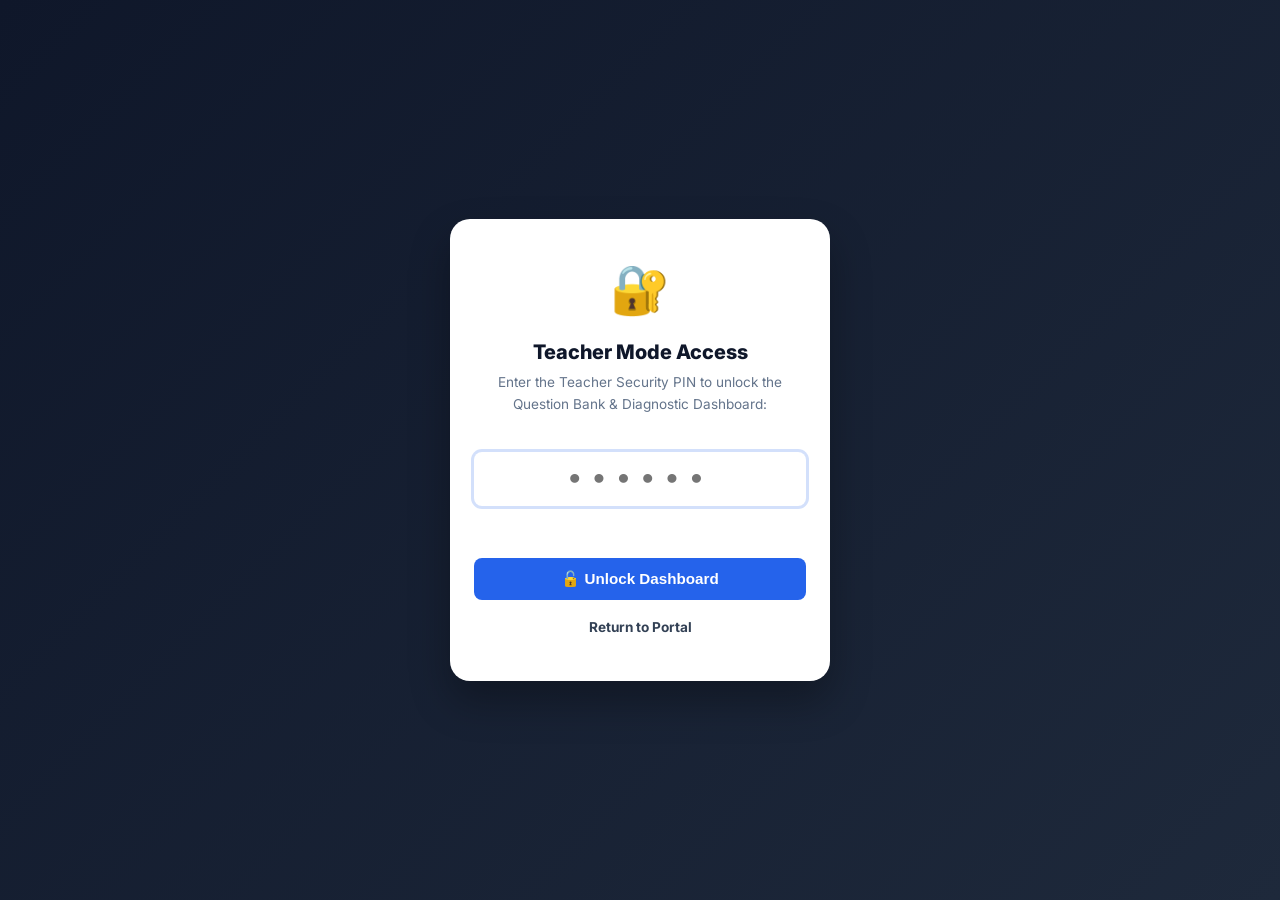
==== commit 3f75ea0a: "Deploy teacher.html - PSTS X Remedial & Enrichment" ====
--- a/teacher.html
+++ b/teacher.html
@@ -1,9 +1,9 @@
 <!DOCTYPE html>
-<html lang="id">
+<html lang="en">
 <head>
     <meta charset="UTF-8">
     <meta name="viewport" content="width=device-width, initial-scale=1.0">
-    <title>MODE GURU - Remedial & Enrichment PSTS Bahasa Inggris Kelas X</title>
+    <title>TEACHER MODE - Remedial & Enrichment PSTS English Grade X</title>
     <link rel="preconnect" href="https://fonts.googleapis.com">
     <link rel="preconnect" href="https://fonts.gstatic.com" crossorigin>
     <link href="https://fonts.googleapis.com/css2?family=Inter:wght@400;500;600;700;800&family=Merriweather:ital,wght@0,400;0,700;1,400&display=swap" rel="stylesheet">
@@ -51,10 +51,10 @@
         <div class="pin-card">
             <div class="pin-icon">🔐</div>
             <h2 style="font-size: 1.25rem; font-weight: 800; color: #0f172a; margin-bottom: 0.25rem;">
-                Akses Mode Guru
+                Teacher Mode Access
             </h2>
             <p style="font-size: 0.85rem; color: #64748b; margin-bottom: 1rem;">
-                Masukkan PIN Keamanan Guru untuk membuka Bank Soal & Dashboard Diagnostik:
+                Enter the Teacher Security PIN to unlock the Question Bank & Diagnostic Dashboard:
             </p>
 
             <form onsubmit="verifyTeacherPIN(event)">
@@ -62,10 +62,10 @@
                 <div id="pin-error-msg" style="color: #ef4444; font-size: 0.82rem; font-weight: 700; min-height: 20px; margin-bottom: 0.75rem;"></div>
                 
                 <button type="submit" class="btn btn-primary" style="width: 100%; padding: 0.75rem; font-size: 0.95rem; margin-bottom: 0.5rem;">
-                    🔓 Masuk Dashboard
+                    🔓 Unlock Dashboard
                 </button>
                 <a href="index.html" class="btn btn-outline" style="width: 100%; padding: 0.6rem; font-size: 0.85rem;">
-                    Kembali ke Beranda
+                    Return to Portal
                 </a>
             </form>
         </div>
@@ -80,18 +80,18 @@
                 <div class="brand-section">
                     <div class="brand-icon">👨‍🏫</div>
                     <div class="brand-title">
-                        <h1>MODE GURU • DASHBOARD DIAGNOSTIK PSTS X</h1>
+                        <h1>TEACHER MODE • PSTS GRADE X DIAGNOSTIC DASHBOARD</h1>
                         <p>SMA PLUS PGRI CIBINONG — Remedial & Enrichment Realtime Monitor</p>
                     </div>
                 </div>
 
                 <div class="header-controls">
-                    <div class="live-badge" title="Tersambung ke Cloud Realtime Database">
+                    <div class="live-badge" title="Connected to Cloud Realtime Database">
                         <span class="live-dot"></span>
                         <span id="live-status-text">REALTIME LIVE</span>
                     </div>
                     <button onclick="lockTeacherMode()" class="btn btn-outline" style="color: #fff; border-color: rgba(255,255,255,0.4); padding: 0.35rem 0.75rem; font-size: 0.78rem;">
-                        🔒 Kunci
+                        🔒 Lock
                     </button>
                 </div>
             </div>
@@ -103,15 +103,15 @@
             <div class="tab-nav">
                 <button class="tab-btn active" id="tab-teacher-btn-q" onclick="switchTeacherTab('questions')">
                     📋 QUESTIONS (25)
-                    <span class="tab-badge">25 Butir</span>
+                    <span class="tab-badge">25 Items</span>
                 </button>
                 <button class="tab-btn" id="tab-teacher-btn-ref" onclick="switchTeacherTab('reflections')">
                     💭 REFLECTIONS (3 QUESTIONS)
-                    <span class="tab-badge" id="teacher-ref-badge">Respon Siswa</span>
+                    <span class="tab-badge" id="teacher-ref-badge">Student Responses</span>
                 </button>
                 <button class="tab-btn" id="tab-teacher-btn-res" onclick="switchTeacherTab('results')">
                     📊 RESULT / ANALYSIS
-                    <span class="tab-badge" id="teacher-sub-count-badge">0 Data</span>
+                    <span class="tab-badge" id="teacher-sub-count-badge">0 Submissions</span>
                 </button>
             </div>
 
@@ -121,11 +121,11 @@
             <section id="tab-teacher-questions" class="tab-content active">
                 <div class="card">
                     <div class="card-header">
-                        <h2 class="card-title">📚 Bank 25 Butir Soal PSTS Bahasa Inggris Kelas X</h2>
-                        <span class="badge-tag badge-easy">Lengkap Kunci Jawaban & Pembahasan</span>
+                        <h2 class="card-title">📚 Question Bank: 25 Items (PSTS English Grade X)</h2>
+                        <span class="badge-tag badge-easy">Complete Answer Keys & Pedagogical Explanations</span>
                     </div>
                     <p style="color: var(--slate-600); margin-bottom: 1.5rem; font-size: 0.92rem;">
-                        Berikut adalah daftar lengkap 25 butir soal pilihan ganda (LOTS, MOTS, HOTS) berdasarkan materi teks deskriptif atlet (Susi Susanti, Jonatan Christie, Michael Jordan, Mohamed Salah) serta tata bahasa Simple Present Tense dan Adverbs.
+                        Complete 25 multiple-choice questions (LOTS, MOTS, HOTS) covering Descriptive Texts of Great Athletes (Susi Susanti, Jonatan Christie, Michael Jordan, Mohamed Salah), Vocabulary in Context, and Simple Present Tense / Adverbs.
                     </p>
 
                     <div id="teacher-questions-list">
@@ -140,30 +140,30 @@
             <section id="tab-teacher-reflections" class="tab-content">
                 <div class="card">
                     <div class="card-header">
-                        <h2 class="card-title">💭 3 Pertanyaan Refleksi Siswa</h2>
+                        <h2 class="card-title">💭 3 Student Reflection Prompts</h2>
                     </div>
                     <div style="display: grid; grid-template-columns: repeat(auto-fit, minmax(300px, 1fr)); gap: 1rem;">
                         <div class="reflection-box" style="margin-bottom:0;">
                             <div class="ref-title">Refleksi 1: Pemahaman Materi & Kosakata</div>
-                            <div class="ref-q">Sejauh mana siswa memahami teks deskriptif atlet berprestasi serta kosakata dan tata bahasa (Simple Present & Adverb)?</div>
+                            <div class="ref-q">Sejauh mana Anda memahami teks deskriptif tentang atlet berprestasi (Susi Susanti, Jonatan Christie, Michael Jordan, Mohamed Salah) serta kosakata deskriptif dan tata bahasa (Simple Present Tense & Adverb) yang digunakan?</div>
                         </div>
                         <div class="reflection-box" style="margin-bottom:0;">
                             <div class="ref-title">Refleksi 2: Kendala Belajar & Strategi HOTS</div>
-                            <div class="ref-q">Bagian mana dari soal atau bacaan yang paling menantang (ide pokok, inferensi, sinonim, grammar) dan bagaimana solusinya?</div>
+                            <div class="ref-q">Bagian mana dari soal atau bacaan yang menurut Anda paling menantang (menemukan ide pokok, inferensi karakter/sikap, sinonim kata konteks, atau aturan tata bahasa Simple Present), dan bagaimana strategi Anda menjawabnya?</div>
                         </div>
                         <div class="reflection-box" style="margin-bottom:0;">
                             <div class="ref-title">Refleksi 3: Inspirasi Karakter & Motivasi</div>
-                            <div class="ref-q">Nilai karakter positif apa (disiplin, determinasi/grit, sportivitas, charity) yang paling menginspirasi siswa?</div>
+                            <div class="ref-q">Nilai karakter positif apa (disiplin, keteguhan hati/grit, sportivitas, kerendahan hati/kedermawanan) dari para atlet hebat tersebut yang paling menginspirasi Anda dalam kehidupan sehari-hari dan proses belajar?</div>
                         </div>
                     </div>
                 </div>
 
                 <div class="card">
                     <div class="card-header">
-                        <h2 class="card-title">📝 Rekap Respon Refleksi Siswa (Real-Time Feed)</h2>
+                        <h2 class="card-title">📝 Student Reflection Responses (Real-Time Feed)</h2>
                         <div style="display: flex; gap: 0.5rem; align-items: center;">
                             <select id="filter-ref-class" class="form-select" style="width: auto; padding: 0.4rem 0.8rem; font-size: 0.88rem;" onchange="renderReflectionsFeed()">
-                                <option value="ALL">Semua Kelas (11 Kelas)</option>
+                                <option value="ALL">All Classes (11 Classes)</option>
                                 <option value="X INT 1">X INT 1</option>
                                 <option value="X INT 2">X INT 2</option>
                                 <option value="X INT 3">X INT 3</option>
@@ -196,44 +196,44 @@
                         <div class="stat-icon stat-blue">👥</div>
                         <div>
                             <div class="stat-val" id="stat-total-students">0</div>
-                            <div class="stat-label">Total Siswa Masuk</div>
+                            <div class="stat-label">Total Submissions</div>
                         </div>
                     </div>
                     <div class="stat-card">
                         <div class="stat-icon stat-green">🎯</div>
                         <div>
                             <div class="stat-val" id="stat-class-avg">0</div>
-                            <div class="stat-label">Rata-Rata Nilai</div>
+                            <div class="stat-label">Class Average</div>
                         </div>
                     </div>
                     <div class="stat-card">
                         <div class="stat-icon stat-purple">🏆</div>
                         <div>
                             <div class="stat-val" id="stat-highest-score">0</div>
-                            <div class="stat-label">Nilai Tertinggi</div>
+                            <div class="stat-label">Highest Score</div>
                         </div>
                     </div>
                     <div class="stat-card">
                         <div class="stat-icon stat-amber">📉</div>
                         <div>
                             <div class="stat-val" id="stat-lowest-score">0</div>
-                            <div class="stat-label">Nilai Terendah</div>
-                        </div>
-                    </div>
-                </div>
-
-                <!-- ITEM ANALYSIS MATRIX (ANALISIS BUTIR SOAL 1-25) -->
+                            <div class="stat-label">Lowest Score</div>
+                        </div>
+                    </div>
+                </div>
+
+                <!-- ITEM ANALYSIS MATRIX -->
                 <div class="card">
                     <div class="card-header">
                         <div>
-                            <h2 class="card-title">📊 Analisis Butir Soal (Item-by-Item Analysis 1–25)</h2>
+                            <h2 class="card-title">📊 Item-by-Item Analysis (Questions 1–25)</h2>
                             <p style="font-size: 0.85rem; color: var(--slate-500); margin-top: 0.2rem;">
-                                Monitoring persentase jawaban benar/salah siswa per nomor soal untuk menentukan materi remedial teaching.
+                                Live monitoring of correct/incorrect distribution per question item for targeted remedial teaching.
                             </p>
                         </div>
                         <div style="display: flex; gap: 0.5rem; flex-wrap: wrap;">
                             <button class="btn btn-primary" style="padding: 0.5rem 1rem; font-size: 0.85rem;" onclick="exportItemAnalysisCSV()">
-                                📥 Ekspor Analisis Butir Soal (CSV)
+                                📥 Export Item Analysis (CSV)
                             </button>
                         </div>
                     </div>
@@ -243,14 +243,14 @@
                             <thead>
                                 <tr>
                                     <th style="width: 50px; text-align: center;">No</th>
-                                    <th>Indikator Kompetensi / Skill</th>
+                                    <th>Competency / Skill Indicator</th>
                                     <th style="width: 80px; text-align: center;">Level</th>
-                                    <th style="width: 65px; text-align: center;">Kunci</th>
-                                    <th style="width: 85px; text-align: center;">Benar (✓)</th>
-                                    <th style="width: 85px; text-align: center;">Salah (✗)</th>
-                                    <th style="width: 100px; text-align: center;">% Tuntas</th>
-                                    <th class="bar-cell">Distribusi Ketuntasan</th>
-                                    <th style="width: 90px; text-align: center;">Kategori</th>
+                                    <th style="width: 65px; text-align: center;">Key</th>
+                                    <th style="width: 85px; text-align: center;">Correct (✓)</th>
+                                    <th style="width: 85px; text-align: center;">Wrong (✗)</th>
+                                    <th style="width: 100px; text-align: center;">% Mastery</th>
+                                    <th class="bar-cell">Mastery Distribution</th>
+                                    <th style="width: 90px; text-align: center;">Difficulty</th>
                                 </tr>
                             </thead>
                             <tbody id="tbody-item-analysis">
@@ -263,10 +263,10 @@
                 <!-- STUDENT ROSTER -->
                 <div class="card">
                     <div class="card-header">
-                        <h2 class="card-title">📋 Rekapitulasi Nilai Siswa (Student Roster)</h2>
+                        <h2 class="card-title">📋 Student Score Roster</h2>
                         <div style="display: flex; gap: 0.5rem; flex-wrap: wrap;">
                             <button class="btn btn-success" style="padding: 0.5rem 1rem; font-size: 0.85rem;" onclick="exportScoresCSV()">
-                                📥 Ekspor Rekap Nilai (CSV)
+                                📥 Export Student Scores (CSV)
                             </button>
                             <button class="btn btn-outline" style="padding: 0.5rem 0.85rem; font-size: 0.85rem;" onclick="refreshDashboardData()">
                                 🔄 Refresh
@@ -277,9 +277,9 @@
                     <!-- Filter & Search Bar -->
                     <div class="filter-bar">
                         <div style="flex: 1; min-width: 200px;">
-                            <label class="form-label" style="font-size: 0.8rem; margin-bottom: 0.2rem;">Filter Kelas:</label>
+                            <label class="form-label" style="font-size: 0.8rem; margin-bottom: 0.2rem;">Filter by Class:</label>
                             <select id="filter-class" class="form-select" style="padding: 0.45rem 0.75rem;" onchange="applyFilters()">
-                                <option value="ALL">Semua Kelas (11 Kelas)</option>
+                                <option value="ALL">All Classes (11 Classes)</option>
                                 <option value="X INT 1">X INT 1</option>
                                 <option value="X INT 2">X INT 2</option>
                                 <option value="X INT 3">X INT 3</option>
@@ -295,8 +295,8 @@
                         </div>
 
                         <div style="flex: 1.5; min-width: 220px;">
-                            <label class="form-label" style="font-size: 0.8rem; margin-bottom: 0.2rem;">Cari Siswa:</label>
-                            <input type="text" id="search-student" class="form-control" style="padding: 0.45rem 0.75rem;" placeholder="Ketik nama siswa..." oninput="applyFilters()">
+                            <label class="form-label" style="font-size: 0.8rem; margin-bottom: 0.2rem;">Search Student Name:</label>
+                            <input type="text" id="search-student" class="form-control" style="padding: 0.45rem 0.75rem;" placeholder="Type student name..." oninput="applyFilters()">
                         </div>
                     </div>
 
@@ -306,12 +306,12 @@
                             <thead>
                                 <tr>
                                     <th style="width: 50px; text-align: center;">No</th>
-                                    <th>Nama Siswa</th>
-                                    <th style="width: 110px;">Kelas</th>
-                                    <th style="width: 80px; text-align: center;">Nilai</th>
-                                    <th style="width: 100px; text-align: center;">Benar / 25</th>
-                                    <th style="width: 95px; text-align: center;">Waktu</th>
-                                    <th style="width: 120px; text-align: center;">Aksi</th>
+                                    <th>Student Name</th>
+                                    <th style="width: 110px;">Class</th>
+                                    <th style="width: 80px; text-align: center;">Score</th>
+                                    <th style="width: 100px; text-align: center;">Correct / 25</th>
+                                    <th style="width: 95px; text-align: center;">Time</th>
+                                    <th style="width: 120px; text-align: center;">Action</th>
                                 </tr>
                             </thead>
                             <tbody id="tbody-student-roster">
@@ -327,29 +327,29 @@
 
     </div>
 
-    <!-- MODAL DETAIL DIAGNOSA SISWA -->
+    <!-- MODAL DIAGNOSTICS DETAIL -->
     <div id="modal-diagnostics" class="modal-backdrop">
         <div class="modal-content">
             <button class="modal-close" onclick="closeDiagnosticModal()">&times;</button>
             <h2 style="font-size: 1.25rem; font-weight: 800; color: var(--slate-800); margin-bottom: 0.25rem;" id="diag-student-name">
-                Nama Siswa
+                Student Name
             </h2>
             <p style="font-size: 0.85rem; color: var(--slate-500); margin-bottom: 1.25rem;">
-                Kelas: <strong id="diag-student-class">-</strong> • Nilai: <strong id="diag-student-score" style="color: var(--primary);">-</strong>
+                Class: <strong id="diag-student-class">-</strong> • Final Score: <strong id="diag-student-score" style="color: var(--primary);">-</strong>
             </p>
 
             <h3 style="font-size: 0.95rem; font-weight: 700; color: var(--slate-800); margin-bottom: 0.5rem;">
-                🔍 Rincian Jawaban Soal (1–25)
+                🔍 Item-by-Item Answer Breakdown (1–25)
             </h3>
             <div class="item-table-wrapper" style="margin-bottom: 1.25rem; max-height: 250px;">
                 <table class="data-table" style="font-size: 0.85rem;">
                     <thead>
                         <tr>
                             <th style="width: 45px; text-align: center;">No</th>
-                            <th>Indikator</th>
-                            <th style="width: 70px; text-align: center;">Jawaban</th>
-                            <th style="width: 70px; text-align: center;">Kunci</th>
-                            <th style="width: 75px; text-align: center;">Hasil</th>
+                            <th>Skill Indicator</th>
+                            <th style="width: 80px; text-align: center;">Student Answer</th>
+                            <th style="width: 70px; text-align: center;">Key</th>
+                            <th style="width: 75px; text-align: center;">Status</th>
                         </tr>
                     </thead>
                     <tbody id="diag-item-tbody">
@@ -359,7 +359,7 @@
             </div>
 
             <h3 style="font-size: 0.95rem; font-weight: 700; color: var(--slate-800); margin-bottom: 0.5rem;">
-                💭 Respon Refleksi Siswa
+                💭 Student Reflection Responses
             </h3>
             <div id="diag-reflections-container">
                 <!-- Injected dynamic reflections -->
@@ -375,7 +375,6 @@
         let allSubmissions = [];
         let filteredSubmissions = [];
 
-        // PIN Security Gate Check
         function checkTeacherAuth() {
             const isAuth = sessionStorage.getItem("TEACHER_AUTH_TOKEN");
             if (isAuth === "LOGGED_IN") {
@@ -399,7 +398,7 @@
                 document.getElementById('teacher-main-app').style.display = 'block';
                 initTeacherDashboard();
             } else {
-                errorMsg.innerText = "❌ PIN salah! Silakan coba lagi.";
+                errorMsg.innerText = "❌ Incorrect PIN! Please try again.";
                 document.getElementById('input-teacher-pin').value = '';
                 document.getElementById('input-teacher-pin').focus();
             }
@@ -428,7 +427,6 @@
             }, 10000);
         }
 
-        // Tab Switching
         function switchTeacherTab(tab) {
             document.querySelectorAll('.tab-btn').forEach(b => b.classList.remove('active'));
             document.querySelectorAll('.tab-content').forEach(c => c.classList.remove('active'));
@@ -455,7 +453,7 @@
             allSubmissions = await syncEngine.getAllSubmissions();
             const el = document.getElementById('live-status-text');
             if (el) el.innerText = "REALTIME LIVE";
-            document.getElementById('teacher-sub-count-badge').innerText = `${allSubmissions.length} Data`;
+            document.getElementById('teacher-sub-count-badge').innerText = `${allSubmissions.length} Submissions`;
             applyFilters();
         }
 
@@ -485,7 +483,7 @@
 
                 let passageInfo = '';
                 if (q.passageId && PASSAGES[q.passageId]) {
-                    passageInfo = `<div style="font-size:0.8rem; font-weight:700; color:var(--secondary); margin-bottom:0.5rem;">📖 Wacana: ${PASSAGES[q.passageId].title} (${PASSAGES[q.passageId].category})</div>`;
+                    passageInfo = `<div style="font-size:0.8rem; font-weight:700; color:var(--secondary); margin-bottom:0.5rem;">📖 Passage: ${PASSAGES[q.passageId].title} (${PASSAGES[q.passageId].category})</div>`;
                 }
 
                 let optionsHtml = '<div style="display:grid; grid-template-columns: repeat(auto-fit, minmax(260px, 1fr)); gap:0.5rem; margin: 0.75rem 0;">';
@@ -495,7 +493,7 @@
                         optionsHtml += `
                             <div class="option-item ${isCorrect ? 'correct-opt' : ''}" style="cursor:default; padding: 0.55rem 0.8rem;">
                                 <span class="option-key" style="${isCorrect ? 'background: #16a34a; border-color: #16a34a; color: #fff;' : ''}">${opt}</span>
-                                <span class="option-label">${q.options[opt]} ${isCorrect ? '<span class="correct-opt-badge">KUNCI</span>' : ''}</span>
+                                <span class="option-label">${q.options[opt]} ${isCorrect ? '<span class="correct-opt-badge">KEY</span>' : ''}</span>
                             </div>
                         `;
                     }
@@ -504,14 +502,14 @@
 
                 card.innerHTML = `
                     <div style="display: flex; justify-content: space-between; align-items: center; margin-bottom: 0.5rem;">
-                        <span class="q-badge">Soal #${q.id}</span>
+                        <span class="q-badge">Question #${q.id}</span>
                         <span class="badge-tag ${q.level === 'HOTS' ? 'badge-hard' : q.level === 'MOTS' ? 'badge-medium' : 'badge-easy'}">${q.level} • ${q.skill}</span>
                     </div>
                     ${passageInfo}
                     <div style="font-weight: 600; font-size: 0.98rem; color: var(--slate-800); white-space: pre-line;">${q.question}</div>
                     ${optionsHtml}
                     <div class="explanation-box">
-                        <strong>💡 Pembahasan & Analisis Pedagogi:</strong> ${q.explanation}
+                        <strong>💡 Pedagogical Explanation & Analysis:</strong> ${q.explanation}
                     </div>
                 `;
 
@@ -526,7 +524,7 @@
             const list = allSubmissions.filter(sub => refClassFilter === 'ALL' || sub.studentClass === refClassFilter);
             
             if (list.length === 0) {
-                container.innerHTML = `<div style="text-align:center; padding: 2rem; color: var(--slate-400);">Belum ada respon refleksi dari siswa untuk kelas yang dipilih.</div>`;
+                container.innerHTML = `<div style="text-align:center; padding: 2rem; color: var(--slate-400);">No student reflection responses found for the selected class filter.</div>`;
                 return;
             }
 
@@ -537,9 +535,9 @@
                 card.style.marginBottom = '1rem';
                 card.style.background = 'var(--slate-50)';
 
-                const r1 = sub.reflections && sub.reflections.ref1 ? sub.reflections.ref1 : '<em>(Tidak diisi)</em>';
-                const r2 = sub.reflections && sub.reflections.ref2 ? sub.reflections.ref2 : '<em>(Tidak diisi)</em>';
-                const r3 = sub.reflections && sub.reflections.ref3 ? sub.reflections.ref3 : '<em>(Tidak diisi)</em>';
+                const r1 = sub.reflections && sub.reflections.ref1 ? sub.reflections.ref1 : '<em>(No response)</em>';
+                const r2 = sub.reflections && sub.reflections.ref2 ? sub.reflections.ref2 : '<em>(No response)</em>';
+                const r3 = sub.reflections && sub.reflections.ref3 ? sub.reflections.ref3 : '<em>(No response)</em>';
 
                 card.innerHTML = `
                     <div style="display:flex; justify-content:space-between; align-items:center; border-bottom:1px solid var(--slate-200); padding-bottom:0.4rem; margin-bottom:0.6rem;">
@@ -547,20 +545,20 @@
                             <strong style="color:var(--slate-800); font-size:0.95rem;">${sub.name}</strong>
                             <span class="badge-tag badge-easy" style="margin-left:0.4rem;">${sub.studentClass}</span>
                         </div>
-                        <span style="font-size:0.75rem; color:var(--slate-500);">${new Date(sub.timestamp).toLocaleString('id-ID')}</span>
+                        <span style="font-size:0.75rem; color:var(--slate-500);">${new Date(sub.timestamp).toLocaleString('en-US')}</span>
                     </div>
 
                     <div style="display:grid; grid-template-columns: repeat(auto-fit, minmax(260px, 1fr)); gap:0.75rem;">
                         <div style="background:#fff; padding:0.75rem; border-radius:8px; border:1px solid var(--slate-200);">
-                            <div style="font-size:0.75rem; font-weight:700; color:var(--primary); margin-bottom:0.25rem;">1. PEMAHAMAN MATERI</div>
+                            <div style="font-size:0.75rem; font-weight:700; color:var(--primary); margin-bottom:0.25rem;">1. MATERIAL COMPREHENSION</div>
                             <div style="font-size:0.85rem; color:var(--slate-700);">${r1}</div>
                         </div>
                         <div style="background:#fff; padding:0.75rem; border-radius:8px; border:1px solid var(--slate-200);">
-                            <div style="font-size:0.75rem; font-weight:700; color:var(--accent); margin-bottom:0.25rem;">2. KENDALA & STRATEGI HOTS</div>
+                            <div style="font-size:0.75rem; font-weight:700; color:var(--accent); margin-bottom:0.25rem;">2. HOTS OBSTACLES & STRATEGIES</div>
                             <div style="font-size:0.85rem; color:var(--slate-700);">${r2}</div>
                         </div>
                         <div style="background:#fff; padding:0.75rem; border-radius:8px; border:1px solid var(--slate-200);">
-                            <div style="font-size:0.75rem; font-weight:700; color:var(--secondary); margin-bottom:0.25rem;">3. INSPIRASI NILAI KARAKTER</div>
+                            <div style="font-size:0.75rem; font-weight:700; color:var(--secondary); margin-bottom:0.25rem;">3. CHARACTER VALUES & INSPIRATION</div>
                             <div style="font-size:0.85rem; color:var(--slate-700);">${r3}</div>
                         </div>
                     </div>
@@ -577,8 +575,8 @@
                 document.getElementById('stat-class-avg').innerText = "0";
                 document.getElementById('stat-highest-score').innerText = "0";
                 document.getElementById('stat-lowest-score').innerText = "0";
-                document.getElementById('tbody-item-analysis').innerHTML = `<tr><td colspan="9" style="text-align:center; padding: 2rem; color: var(--slate-400);">Belum ada data siswa yang masuk.</td></tr>`;
-                document.getElementById('tbody-student-roster').innerHTML = `<tr><td colspan="7" style="text-align:center; padding: 2rem; color: var(--slate-400);">Belum ada data nilai.</td></tr>`;
+                document.getElementById('tbody-item-analysis').innerHTML = `<tr><td colspan="9" style="text-align:center; padding: 2rem; color: var(--slate-400);">No student submission records available yet.</td></tr>`;
+                document.getElementById('tbody-student-roster').innerHTML = `<tr><td colspan="7" style="text-align:center; padding: 2rem; color: var(--slate-400);">No score records available.</td></tr>`;
                 return;
             }
 
@@ -615,11 +613,11 @@
                 });
 
                 const pctCorrect = totalStudents > 0 ? Math.round((correctCount / totalStudents) * 100) : 0;
-                let difficultyBadge = '<span class="badge-tag badge-easy">Mudah</span>';
+                let difficultyBadge = '<span class="badge-tag badge-easy">Easy</span>';
                 if (pctCorrect < 50) {
-                    difficultyBadge = '<span class="badge-tag badge-hard">Sukar</span>';
+                    difficultyBadge = '<span class="badge-tag badge-hard">Hard</span>';
                 } else if (pctCorrect < 75) {
-                    difficultyBadge = '<span class="badge-tag badge-medium">Sedang</span>';
+                    difficultyBadge = '<span class="badge-tag badge-medium">Medium</span>';
                 }
 
                 const tr = document.createElement('tr');
@@ -664,7 +662,7 @@
                     <td style="text-align:center; font-size:0.8rem; color:var(--slate-600);">${sub.timeSpent || '-'}</td>
                     <td style="text-align:center;">
                         <button class="btn btn-outline" style="padding:0.3rem 0.65rem; font-size:0.78rem;" onclick="openDiagnosticModal('${sub.id}')">
-                            🔍 Diagnosa
+                            🔍 Diagnostic
                         </button>
                     </td>
                 `;
@@ -678,7 +676,7 @@
 
             document.getElementById('diag-student-name').innerText = sub.name;
             document.getElementById('diag-student-class').innerText = sub.studentClass;
-            document.getElementById('diag-student-score').innerText = `${sub.score} (${sub.correctCount}/25 Benar)`;
+            document.getElementById('diag-student-score').innerText = `${sub.score} (${sub.correctCount}/25 Correct)`;
 
             const itemTbody = document.getElementById('diag-item-tbody');
             itemTbody.innerHTML = '';
@@ -695,7 +693,7 @@
                     <td style="text-align:center; font-weight:700; color:var(--primary);">${q.correctAnswer}</td>
                     <td style="text-align:center;">
                         <span class="badge-tag ${isCorrect ? 'badge-correct' : 'badge-wrong'}">
-                            ${isCorrect ? 'BENAR ✓' : 'SALAH ✗'}
+                            ${isCorrect ? 'CORRECT ✓' : 'INCORRECT ✗'}
                         </span>
                     </td>
                 `;
@@ -703,21 +701,21 @@
             });
 
             const refContainer = document.getElementById('diag-reflections-container');
-            const r1 = sub.reflections && sub.reflections.ref1 ? sub.reflections.ref1 : '<em>(Tidak ada respon)</em>';
-            const r2 = sub.reflections && sub.reflections.ref2 ? sub.reflections.ref2 : '<em>(Tidak ada respon)</em>';
-            const r3 = sub.reflections && sub.reflections.ref3 ? sub.reflections.ref3 : '<em>(Tidak ada respon)</em>';
+            const r1 = sub.reflections && sub.reflections.ref1 ? sub.reflections.ref1 : '<em>(No response)</em>';
+            const r2 = sub.reflections && sub.reflections.ref2 ? sub.reflections.ref2 : '<em>(No response)</em>';
+            const r3 = sub.reflections && sub.reflections.ref3 ? sub.reflections.ref3 : '<em>(No response)</em>';
 
             refContainer.innerHTML = `
                 <div style="background:var(--slate-50); border-radius:8px; padding:0.75rem; margin-bottom:0.5rem; border:1px solid var(--slate-200);">
-                    <div style="font-weight:700; font-size:0.8rem; color:var(--primary);">1. Pemahaman Materi:</div>
+                    <div style="font-weight:700; font-size:0.8rem; color:var(--primary);">1. Material Comprehension:</div>
                     <div style="font-size:0.85rem; color:var(--slate-700); margin-top:0.2rem;">${r1}</div>
                 </div>
                 <div style="background:var(--slate-50); border-radius:8px; padding:0.75rem; margin-bottom:0.5rem; border:1px solid var(--slate-200);">
-                    <div style="font-weight:700; font-size:0.8rem; color:var(--accent);">2. Kendala HOTS:</div>
+                    <div style="font-weight:700; font-size:0.8rem; color:var(--accent);">2. HOTS Obstacles & Strategies:</div>
                     <div style="font-size:0.85rem; color:var(--slate-700); margin-top:0.2rem;">${r2}</div>
                 </div>
                 <div style="background:var(--slate-50); border-radius:8px; padding:0.75rem; border:1px solid var(--slate-200);">
-                    <div style="font-weight:700; font-size:0.8rem; color:var(--secondary);">3. Inspirasi Karakter:</div>
+                    <div style="font-weight:700; font-size:0.8rem; color:var(--secondary);">3. Character Values & Inspiration:</div>
                     <div style="font-size:0.85rem; color:var(--slate-700); margin-top:0.2rem;">${r3}</div>
                 </div>
             `;
@@ -731,12 +729,12 @@
 
         function exportScoresCSV() {
             if (filteredSubmissions.length === 0) {
-                alert("Tidak ada data untuk diekspor.");
+                alert("No submission data available to export.");
                 return;
             }
 
             let csvContent = "data:text/csv;charset=utf-8,";
-            csvContent += "No,Nama Siswa,Kelas,NIS/Absen,Nilai Akhir,Jumlah Benar,Total Soal,Waktu Pengerjaan,Waktu Submit\n";
+            csvContent += "No,Student Name,Class,Student ID/Absen,Final Score,Correct Count,Total Questions,Time Spent,Submission Timestamp\n";
 
             filteredSubmissions.forEach((s, idx) => {
                 const row = [
@@ -748,7 +746,7 @@
                     s.correctCount,
                     25,
                     `"${s.timeSpent || '-'}"`,
-                    `"${new Date(s.timestamp).toLocaleString('id-ID')}"`
+                    `"${new Date(s.timestamp).toLocaleString('en-US')}"`
                 ];
                 csvContent += row.join(",") + "\n";
             });
@@ -756,7 +754,7 @@
             const encodedUri = encodeURI(csvContent);
             const link = document.createElement("a");
             link.setAttribute("href", encodedUri);
-            link.setAttribute("download", `Rekap_Nilai_PSTS_X_${new Date().toISOString().slice(0,10)}.csv`);
+            link.setAttribute("download", `Student_Scores_PSTS_X_${new Date().toISOString().slice(0,10)}.csv`);
             document.body.appendChild(link);
             link.click();
             document.body.removeChild(link);
@@ -764,12 +762,12 @@
 
         function exportItemAnalysisCSV() {
             if (filteredSubmissions.length === 0) {
-                alert("Tidak ada data untuk diekspor.");
+                alert("No submission data available to export.");
                 return;
             }
 
             let csvContent = "data:text/csv;charset=utf-8,";
-            csvContent += "Nomor Soal,Indikator Skill,Tingkat Kognitif,Kunci Jawaban,Jumlah Benar,Jumlah Salah,Persentase Ketuntasan (%)\n";
+            csvContent += "Question No,Competency Skill,Cognitive Level,Correct Key,Correct Count,Wrong Count,Mastery Percentage (%)\n";
 
             const totalStudents = filteredSubmissions.length;
 
@@ -799,13 +797,12 @@
             const encodedUri = encodeURI(csvContent);
             const link = document.createElement("a");
             link.setAttribute("href", encodedUri);
-            link.setAttribute("download", `Analisis_Butir_Soal_PSTS_X_${new Date().toISOString().slice(0,10)}.csv`);
+            link.setAttribute("download", `Item_Analysis_PSTS_X_${new Date().toISOString().slice(0,10)}.csv`);
             document.body.appendChild(link);
             link.click();
             document.body.removeChild(link);
         }
 
-        // Check auth on load
         window.addEventListener('DOMContentLoaded', checkTeacherAuth);
     </script>
 </body>
